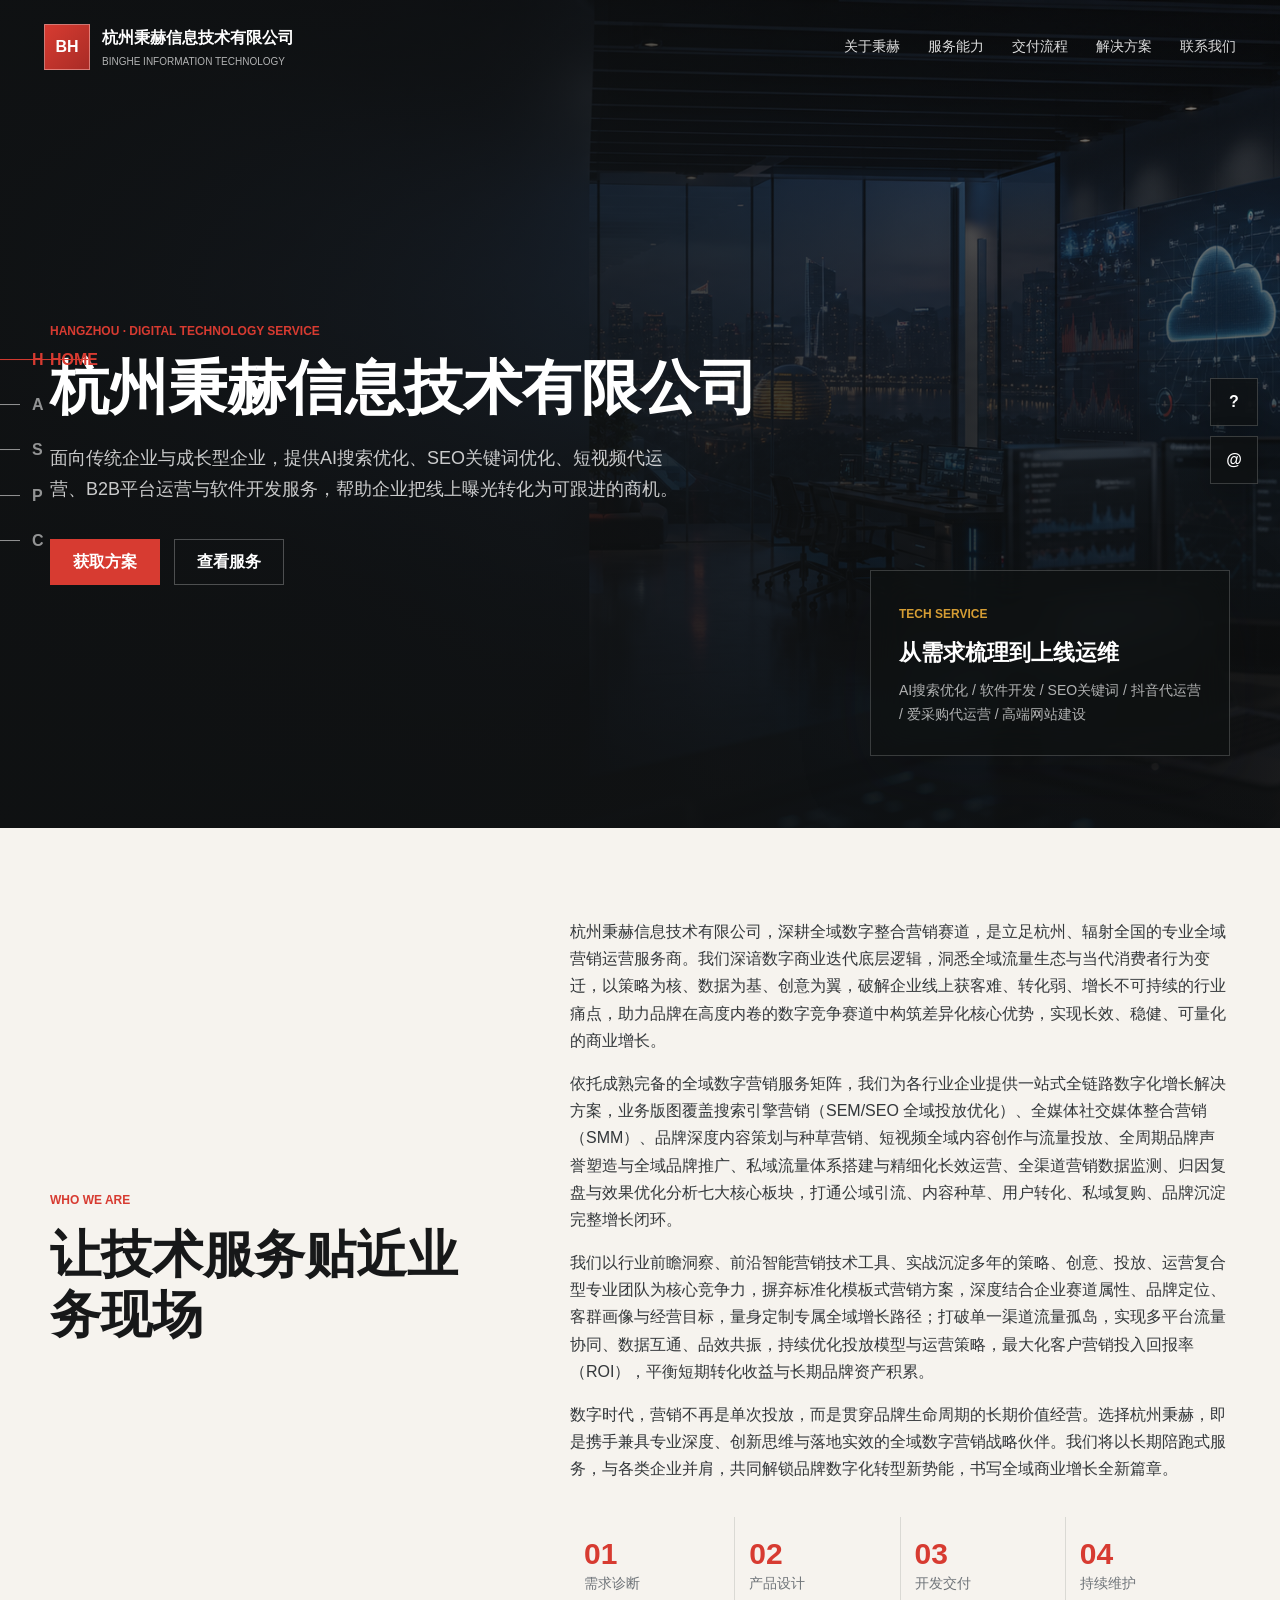
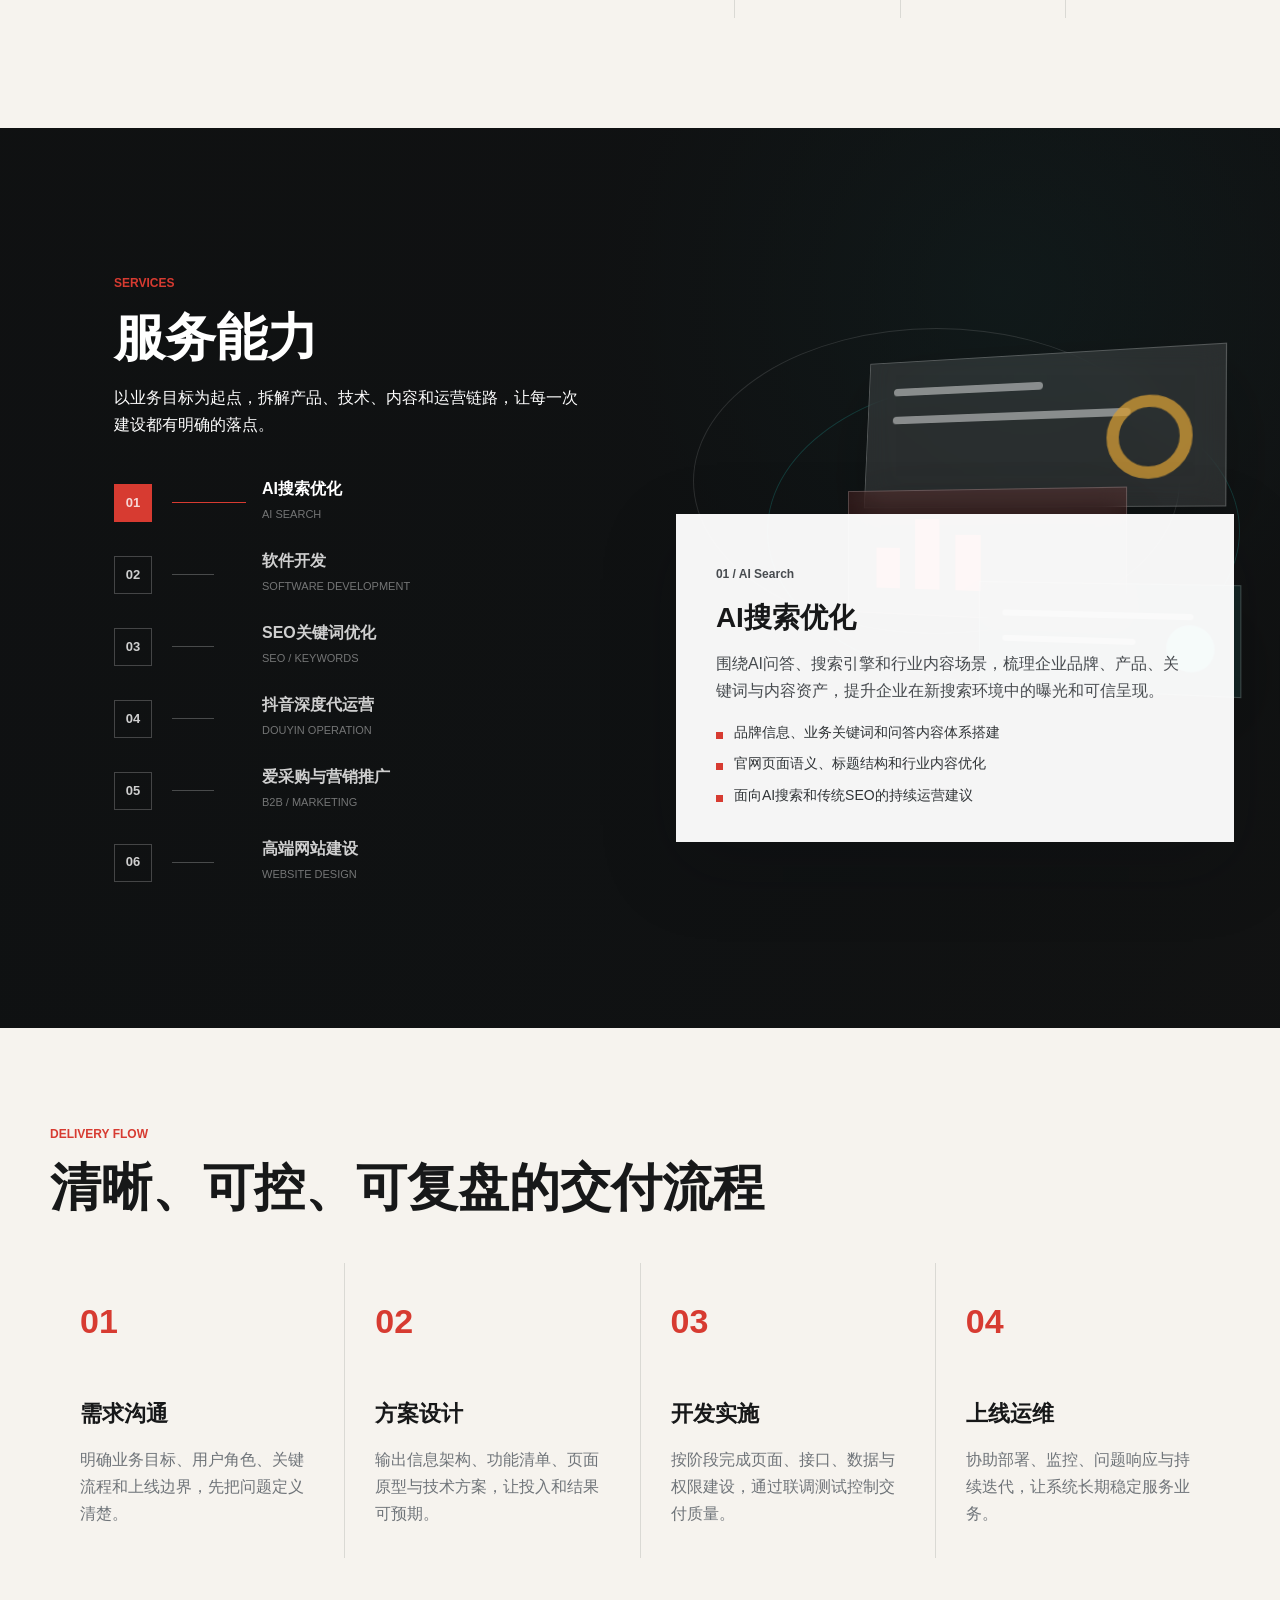
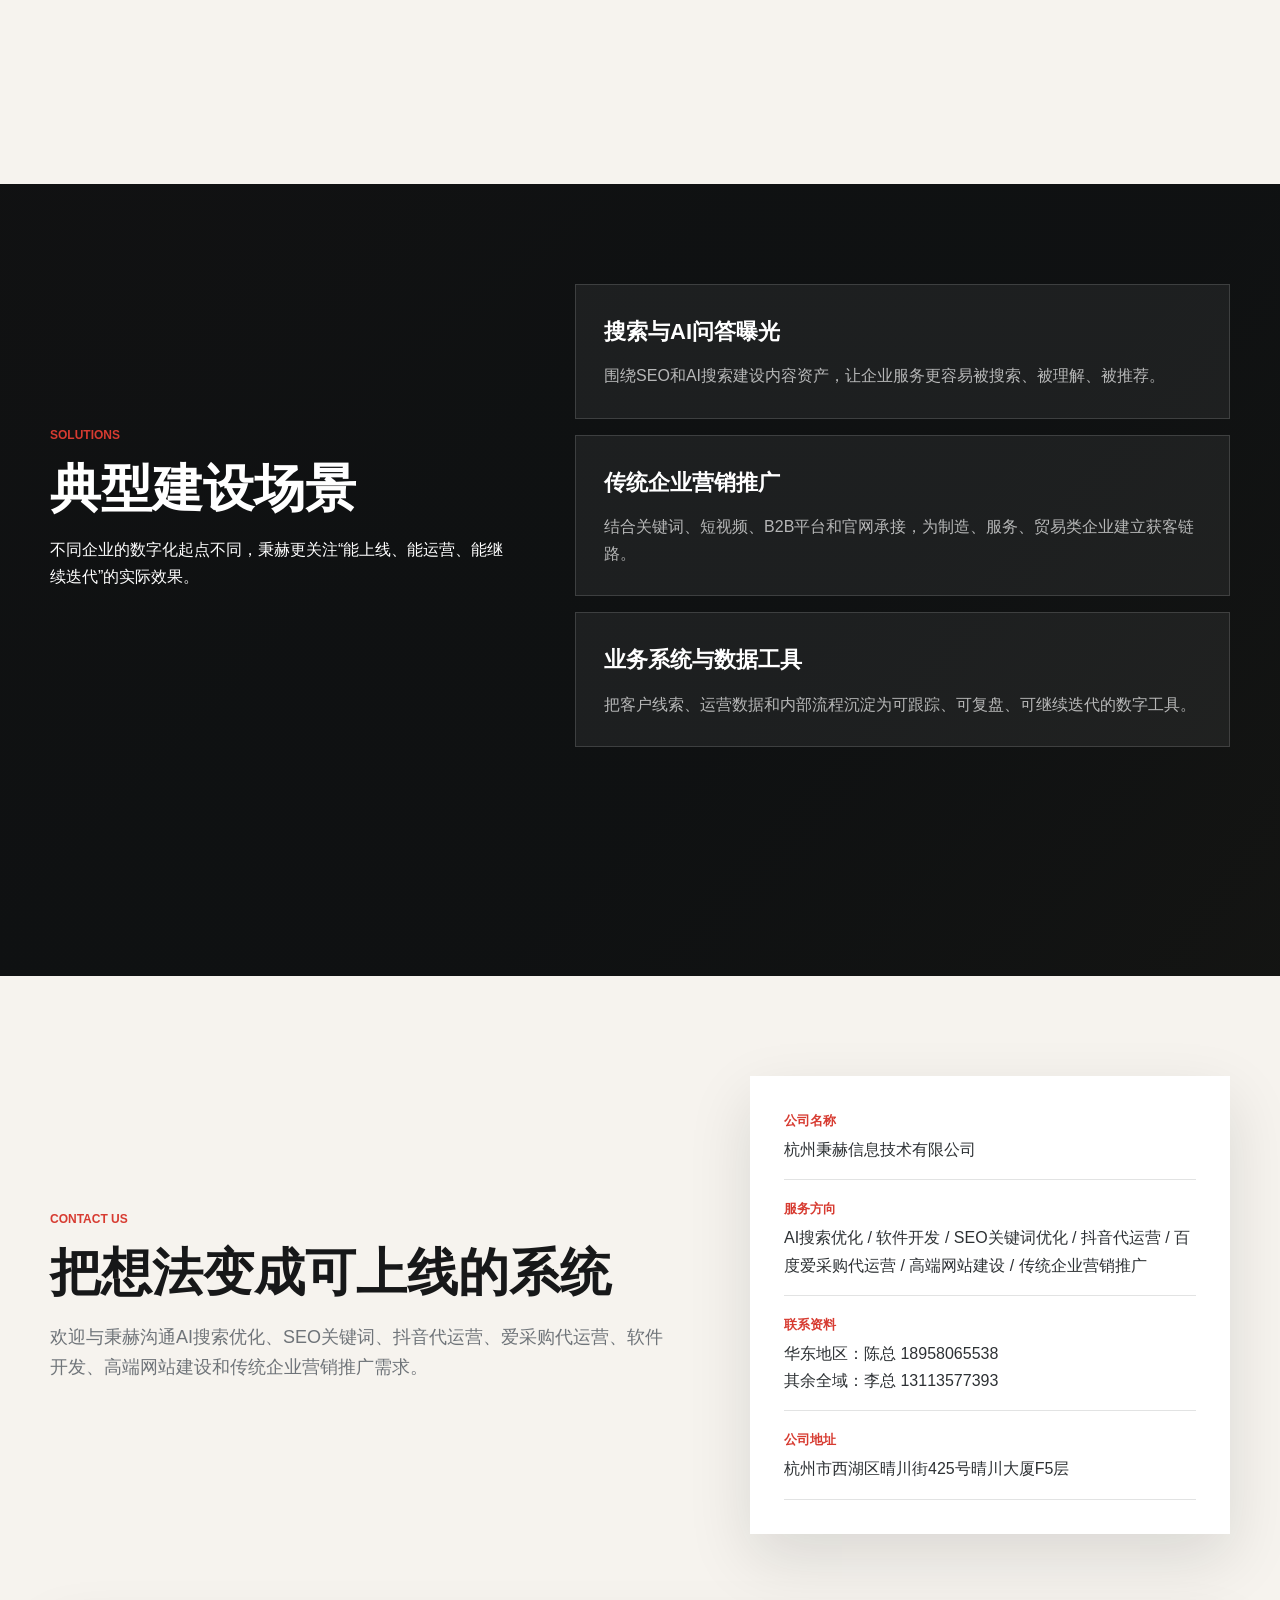
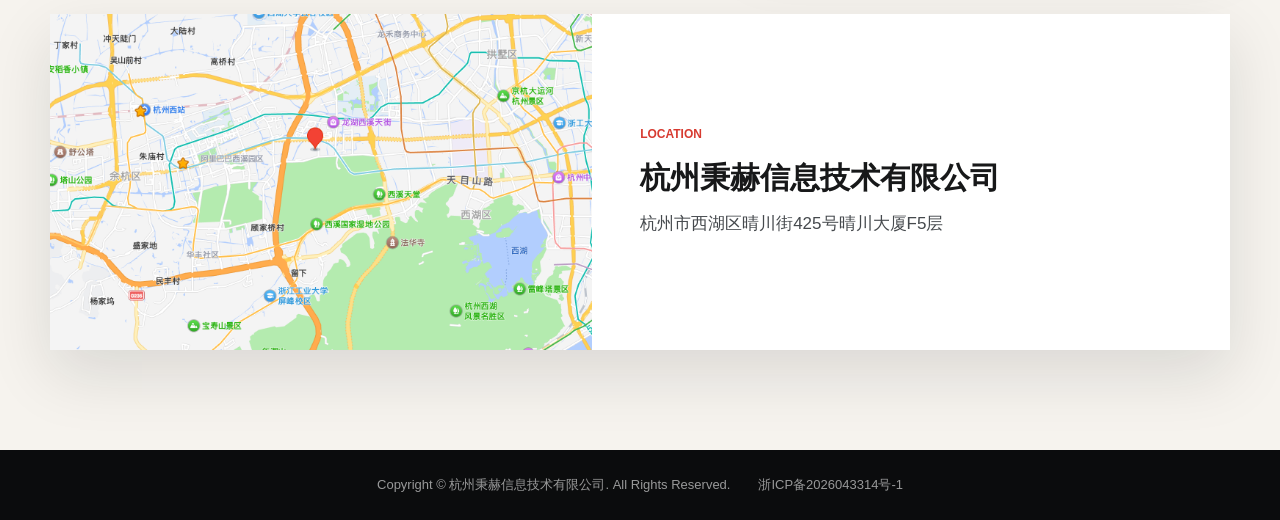
==== index.html @ fd6cae13 "Add chatbot and contact map" ====
<!doctype html>
<html lang="zh-CN">
  <head>
    <meta charset="utf-8">
    <meta name="viewport" content="width=device-width, initial-scale=1">
    <title>杭州秉赫信息技术有限公司</title>
    <meta name="description" content="杭州秉赫信息技术有限公司官网，提供AI搜索优化、软件开发、SEO关键词优化、短视频代运营、百度爱采购代运营、高端网站建设与全域数字整合营销服务。">
    <meta name="keywords" content="杭州秉赫信息技术有限公司,AI搜索优化,软件开发,SEO,关键词包年,抖音代运营,百度爱采购代运营,高端网站建设,全域数字整合营销">
    <link rel="preload" as="image" href="assets/images/hero-binghe-tech.png">
    <link rel="stylesheet" href="assets/css/styles.css">
  </head>
  <body>
    <header class="site-header" data-header>
      <a class="brand" href="#home" aria-label="杭州秉赫信息技术有限公司首页">
        <span class="brand-mark">BH</span>
        <span class="brand-text">
          <strong>杭州秉赫信息技术有限公司</strong>
          <small>BINGHE INFORMATION TECHNOLOGY</small>
        </span>
      </a>
      <nav class="main-nav" data-nav aria-label="主导航">
        <a href="#about">关于秉赫</a>
        <a href="#services">服务能力</a>
        <a href="#process">交付流程</a>
        <a href="#cases">解决方案</a>
        <a href="#contact">联系我们</a>
      </nav>
      <button class="nav-toggle" type="button" data-nav-toggle aria-label="打开菜单" aria-expanded="false">
        <span></span>
        <span></span>
        <span></span>
      </button>
    </header>

    <aside class="side-nav" aria-label="页面章节">
      <a href="#home" data-section-link="home"><span>H</span><b>HOME</b></a>
      <a href="#about" data-section-link="about"><span>A</span><b>ABOUT</b></a>
      <a href="#services" data-section-link="services"><span>S</span><b>SERVICE</b></a>
      <a href="#process" data-section-link="process"><span>P</span><b>PROCESS</b></a>
      <a href="#contact" data-section-link="contact"><span>C</span><b>CONTACT</b></a>
    </aside>

    <aside class="float-contact" aria-label="快捷联系">
      <button class="float-chat-trigger" type="button" data-chat-open aria-label="打开智能客服">
        <span class="float-icon">?</span>
        <b>咨询</b>
      </button>
      <a href="#about" aria-label="关于秉赫">
        <span class="float-icon">@</span>
        <b>关于</b>
      </a>
    </aside>

    <section class="chatbot-panel" data-chatbot aria-label="智能客服对话" aria-hidden="true">
      <header class="chatbot-header">
        <div>
          <strong>小赫客服</strong>
          <span>在线咨询</span>
        </div>
        <button type="button" data-chat-close aria-label="关闭智能客服">×</button>
      </header>
      <div class="chatbot-body" data-chat-body>
        <p class="chat-service-tip">小赫机器人开始服务</p>
        <div class="chat-row bot">
          <div class="chat-avatar" aria-hidden="true">BH</div>
          <div class="chat-card">
            <p class="chat-intro">你好呀！我是客服小赫，专注提供一站式AI营销解决方案，请问有什么可以帮助你?</p>
            <div class="chat-options" data-chat-options>
              <button type="button" data-chat-option="cases"><span>1. 咨询产品和同行案例</span><i></i></button>
              <button type="button" data-chat-option="solution"><span>2. 咨询营销与解决方案</span><i></i></button>
              <button type="button" data-chat-option="agent"><span>3. 咨询如何代理产品</span><i></i></button>
              <button type="button" data-chat-option="contact"><span>4. 联系方式</span><i></i></button>
            </div>
          </div>
        </div>
        <time class="chat-time" data-chat-time>--:--:--</time>
      </div>
    </section>

    <main>
      <section class="hero section-shell" id="home" data-section>
        <div class="hero-media" aria-hidden="true">
          <img src="assets/images/hero-binghe-tech.png" alt="">
        </div>
        <div class="hero-overlay" aria-hidden="true"></div>
        <div class="section-inner hero-inner">
          <div class="hero-copy reveal">
            <p class="eyebrow">HANGZHOU · DIGITAL TECHNOLOGY SERVICE</p>
            <h1>杭州秉赫信息技术有限公司</h1>
            <p class="hero-lede">面向传统企业与成长型企业，提供AI搜索优化、SEO关键词优化、短视频代运营、B2B平台运营与软件开发服务，帮助企业把线上曝光转化为可跟进的商机。</p>
            <div class="hero-actions">
              <a class="btn primary" href="#contact">获取方案</a>
              <a class="btn ghost" href="#services">查看服务</a>
            </div>
          </div>
          <div class="hero-panel reveal" aria-label="服务摘要">
            <span>TECH SERVICE</span>
            <strong>从需求梳理到上线运维</strong>
            <p>AI搜索优化 / 软件开发 / SEO关键词 / 抖音代运营 / 爱采购代运营 / 高端网站建设</p>
          </div>
        </div>
      </section>

      <section class="about section-shell light" id="about" data-section>
        <div class="section-inner split-layout">
          <div class="section-title reveal">
            <p class="eyebrow">WHO WE ARE</p>
            <h2>让技术服务贴近业务现场</h2>
          </div>
          <div class="about-content reveal">
            <p>杭州秉赫信息技术有限公司，深耕全域数字整合营销赛道，是立足杭州、辐射全国的专业全域营销运营服务商。我们深谙数字商业迭代底层逻辑，洞悉全域流量生态与当代消费者行为变迁，以策略为核、数据为基、创意为翼，破解企业线上获客难、转化弱、增长不可持续的行业痛点，助力品牌在高度内卷的数字竞争赛道中构筑差异化核心优势，实现长效、稳健、可量化的商业增长。</p>
            <p>依托成熟完备的全域数字营销服务矩阵，我们为各行业企业提供一站式全链路数字化增长解决方案，业务版图覆盖搜索引擎营销（SEM/SEO 全域投放优化）、全媒体社交媒体整合营销（SMM）、品牌深度内容策划与种草营销、短视频全域内容创作与流量投放、全周期品牌声誉塑造与全域品牌推广、私域流量体系搭建与精细化长效运营、全渠道营销数据监测、归因复盘与效果优化分析七大核心板块，打通公域引流、内容种草、用户转化、私域复购、品牌沉淀完整增长闭环。</p>
            <p>我们以行业前瞻洞察、前沿智能营销技术工具、实战沉淀多年的策略、创意、投放、运营复合型专业团队为核心竞争力，摒弃标准化模板式营销方案，深度结合企业赛道属性、品牌定位、客群画像与经营目标，量身定制专属全域增长路径；打破单一渠道流量孤岛，实现多平台流量协同、数据互通、品效共振，持续优化投放模型与运营策略，最大化客户营销投入回报率（ROI），平衡短期转化收益与长期品牌资产积累。</p>
            <p>数字时代，营销不再是单次投放，而是贯穿品牌生命周期的长期价值经营。选择杭州秉赫，即是携手兼具专业深度、创新思维与落地实效的全域数字营销战略伙伴。我们将以长期陪跑式服务，与各类企业并肩，共同解锁品牌数字化转型新势能，书写全域商业增长全新篇章。</p>
            <div class="metric-grid">
              <div>
                <strong>01</strong>
                <span>需求诊断</span>
              </div>
              <div>
                <strong>02</strong>
                <span>产品设计</span>
              </div>
              <div>
                <strong>03</strong>
                <span>开发交付</span>
              </div>
              <div>
                <strong>04</strong>
                <span>持续维护</span>
              </div>
            </div>
          </div>
        </div>
      </section>

      <section class="services section-shell" id="services" data-section>
        <div class="section-inner service-grid">
          <div class="service-left reveal">
            <div class="section-title inverted">
              <p class="eyebrow">SERVICES</p>
              <h2>服务能力</h2>
              <p>以业务目标为起点，拆解产品、技术、内容和运营链路，让每一次建设都有明确的落点。</p>
            </div>
            <div class="service-menu" role="tablist" aria-label="服务能力列表">
              <button class="service-item active" type="button" role="tab" aria-selected="true" data-service="0">
                <span class="service-no">01</span>
                <i></i>
                <span>
                  <strong>AI搜索优化</strong>
                  <small>AI Search</small>
                </span>
              </button>
              <button class="service-item" type="button" role="tab" aria-selected="false" data-service="1">
                <span class="service-no">02</span>
                <i></i>
                <span>
                  <strong>软件开发</strong>
                  <small>Software Development</small>
                </span>
              </button>
              <button class="service-item" type="button" role="tab" aria-selected="false" data-service="2">
                <span class="service-no">03</span>
                <i></i>
                <span>
                  <strong>SEO关键词优化</strong>
                  <small>SEO / Keywords</small>
                </span>
              </button>
              <button class="service-item" type="button" role="tab" aria-selected="false" data-service="3">
                <span class="service-no">04</span>
                <i></i>
                <span>
                  <strong>抖音深度代运营</strong>
                  <small>Douyin Operation</small>
                </span>
              </button>
              <button class="service-item" type="button" role="tab" aria-selected="false" data-service="4">
                <span class="service-no">05</span>
                <i></i>
                <span>
                  <strong>爱采购与营销推广</strong>
                  <small>B2B / Marketing</small>
                </span>
              </button>
              <button class="service-item" type="button" role="tab" aria-selected="false" data-service="5">
                <span class="service-no">06</span>
                <i></i>
                <span>
                  <strong>高端网站建设</strong>
                  <small>Website Design</small>
                </span>
              </button>
            </div>
          </div>

          <div class="service-right reveal">
            <div class="service-visual" aria-hidden="true">
              <div class="orbit orbit-one"></div>
              <div class="orbit orbit-two"></div>
              <div class="screen-stack">
                <div class="screen top">
                  <span></span>
                  <span></span>
                  <span></span>
                </div>
                <div class="screen middle">
                  <b></b>
                  <b></b>
                  <b></b>
                </div>
                <div class="screen bottom">
                  <em></em>
                  <em></em>
                  <em></em>
                </div>
              </div>
            </div>
            <article class="service-detail" data-service-panel>
              <p class="detail-kicker">01 / AI Search</p>
              <h3>AI搜索优化</h3>
              <p>围绕AI问答、搜索引擎和行业内容场景，梳理企业品牌、产品、关键词与内容资产，提升企业在新搜索环境中的曝光和可信呈现。</p>
              <ul>
                <li>品牌信息、业务关键词和问答内容体系搭建</li>
                <li>官网页面语义、标题结构和行业内容优化</li>
                <li>面向AI搜索和传统SEO的持续运营建议</li>
              </ul>
            </article>
          </div>
        </div>
      </section>

      <section class="process section-shell light" id="process" data-section>
        <div class="section-inner">
          <div class="section-heading reveal">
            <p class="eyebrow">DELIVERY FLOW</p>
            <h2>清晰、可控、可复盘的交付流程</h2>
          </div>
          <div class="process-grid">
            <article class="process-card reveal">
              <span>01</span>
              <h3>需求沟通</h3>
              <p>明确业务目标、用户角色、关键流程和上线边界，先把问题定义清楚。</p>
            </article>
            <article class="process-card reveal">
              <span>02</span>
              <h3>方案设计</h3>
              <p>输出信息架构、功能清单、页面原型与技术方案，让投入和结果可预期。</p>
            </article>
            <article class="process-card reveal">
              <span>03</span>
              <h3>开发实施</h3>
              <p>按阶段完成页面、接口、数据与权限建设，通过联调测试控制交付质量。</p>
            </article>
            <article class="process-card reveal">
              <span>04</span>
              <h3>上线运维</h3>
              <p>协助部署、监控、问题响应与持续迭代，让系统长期稳定服务业务。</p>
            </article>
          </div>
        </div>
      </section>

      <section class="cases section-shell" id="cases" data-section>
        <div class="section-inner case-layout">
          <div class="section-title inverted reveal">
            <p class="eyebrow">SOLUTIONS</p>
            <h2>典型建设场景</h2>
            <p>不同企业的数字化起点不同，秉赫更关注“能上线、能运营、能继续迭代”的实际效果。</p>
          </div>
          <div class="case-list">
            <article class="case-card reveal">
              <strong>搜索与AI问答曝光</strong>
              <p>围绕SEO和AI搜索建设内容资产，让企业服务更容易被搜索、被理解、被推荐。</p>
            </article>
            <article class="case-card reveal">
              <strong>传统企业营销推广</strong>
              <p>结合关键词、短视频、B2B平台和官网承接，为制造、服务、贸易类企业建立获客链路。</p>
            </article>
            <article class="case-card reveal">
              <strong>业务系统与数据工具</strong>
              <p>把客户线索、运营数据和内部流程沉淀为可跟踪、可复盘、可继续迭代的数字工具。</p>
            </article>
          </div>
        </div>
      </section>

      <section class="contact section-shell light" id="contact" data-section>
        <div class="section-inner contact-layout">
          <div class="contact-copy reveal">
            <p class="eyebrow">CONTACT US</p>
            <h2>把想法变成可上线的系统</h2>
            <p>欢迎与秉赫沟通AI搜索优化、SEO关键词、抖音代运营、爱采购代运营、软件开发、高端网站建设和传统企业营销推广需求。</p>
          </div>
          <div class="contact-box reveal">
            <dl>
              <div>
                <dt>公司名称</dt>
                <dd>杭州秉赫信息技术有限公司</dd>
              </div>
              <div>
                <dt>服务方向</dt>
                <dd>AI搜索优化 / 软件开发 / SEO关键词优化 / 抖音代运营 / 百度爱采购代运营 / 高端网站建设 / 传统企业营销推广</dd>
              </div>
              <div>
                <dt>联系资料</dt>
                <dd>华东地区：陈总 <a href="tel:18958065538">18958065538</a><br>其余全域：李总 <a href="tel:13113577393">13113577393</a></dd>
              </div>
              <div>
                <dt>公司地址</dt>
                <dd>杭州市西湖区晴川街425号晴川大厦F5层</dd>
              </div>
            </dl>
          </div>
          <div class="contact-map reveal">
            <div class="map-visual">
              <img src="assets/images/binghe-location-map.png" alt="杭州秉赫信息技术有限公司地图位置">
            </div>
            <div class="map-content">
              <p class="eyebrow">LOCATION</p>
              <h3>杭州秉赫信息技术有限公司</h3>
              <p>杭州市西湖区晴川街425号晴川大厦F5层</p>
            </div>
          </div>
        </div>
      </section>
    </main>

    <footer class="site-footer">
      <p>Copyright © 杭州秉赫信息技术有限公司. All Rights Reserved.</p>
      <p><a href="https://beian.miit.gov.cn/" target="_blank" rel="nofollow noopener">浙ICP备2026043314号-1</a></p>
    </footer>

    <script src="assets/js/main.js"></script>
  </body>
</html>
---- assets/css/styles.css ----
:root {
  --ink: #171819;
  --paper: #f6f3ee;
  --muted: #6f7479;
  --line: rgba(23, 24, 25, 0.12);
  --white: #ffffff;
  --red: #d73b31;
  --red-dark: #a92c26;
  --teal: #1e8f8a;
  --amber: #d59d34;
  --carbon: #0f1112;
  --glass: rgba(255, 255, 255, 0.1);
  --shadow: 0 24px 70px rgba(12, 15, 18, 0.22);
  font-family: "PingFang SC", "Microsoft YaHei", Arial, sans-serif;
}

* {
  box-sizing: border-box;
}

html {
  scroll-behavior: smooth;
}

body {
  margin: 0;
  background: var(--carbon);
  color: var(--ink);
  font-size: 16px;
  line-height: 1.7;
}

a {
  color: inherit;
  text-decoration: none;
}

button {
  font: inherit;
}

img {
  display: block;
  max-width: 100%;
}

.site-header {
  position: fixed;
  z-index: 40;
  top: 0;
  left: 0;
  width: 100%;
  display: flex;
  align-items: center;
  justify-content: space-between;
  padding: 24px 44px;
  color: var(--white);
  transition: background 0.3s ease, box-shadow 0.3s ease, padding 0.3s ease;
}

.site-header.scrolled {
  padding: 14px 34px;
  background: rgba(15, 17, 18, 0.9);
  box-shadow: 0 16px 40px rgba(0, 0, 0, 0.18);
  backdrop-filter: blur(14px);
}

.brand {
  display: inline-flex;
  align-items: center;
  gap: 12px;
  min-width: 0;
}

.brand-mark {
  display: grid;
  place-items: center;
  width: 46px;
  height: 46px;
  border: 1px solid rgba(255, 255, 255, 0.35);
  background: linear-gradient(135deg, var(--red), var(--red-dark));
  color: var(--white);
  font-weight: 800;
  letter-spacing: 0;
}

.brand-text {
  display: grid;
  gap: 1px;
  min-width: 0;
}

.brand-text strong {
  overflow-wrap: anywhere;
  font-size: 16px;
  letter-spacing: 0;
}

.brand-text small {
  color: rgba(255, 255, 255, 0.68);
  font-size: 10px;
  letter-spacing: 0;
}

.main-nav {
  display: flex;
  gap: 28px;
  align-items: center;
  color: rgba(255, 255, 255, 0.86);
  font-size: 14px;
}

.main-nav a {
  position: relative;
  padding: 8px 0;
}

.main-nav a::after {
  position: absolute;
  right: 0;
  bottom: 0;
  left: 0;
  height: 2px;
  background: var(--red);
  content: "";
  transform: scaleX(0);
  transform-origin: left;
  transition: transform 0.25s ease;
}

.main-nav a:hover::after {
  transform: scaleX(1);
}

.nav-toggle {
  display: none;
  width: 44px;
  height: 44px;
  border: 1px solid rgba(255, 255, 255, 0.22);
  background: rgba(255, 255, 255, 0.08);
  color: var(--white);
  cursor: pointer;
}

.nav-toggle span {
  display: block;
  width: 20px;
  height: 2px;
  margin: 5px auto;
  background: currentColor;
  transition: transform 0.25s ease, opacity 0.25s ease;
}

.nav-toggle.active span:nth-child(1) {
  transform: translateY(7px) rotate(45deg);
}

.nav-toggle.active span:nth-child(2) {
  opacity: 0;
}

.nav-toggle.active span:nth-child(3) {
  transform: translateY(-7px) rotate(-45deg);
}

.side-nav {
  position: fixed;
  z-index: 30;
  top: 50%;
  left: 0;
  display: grid;
  gap: 8px;
  transform: translateY(-50%);
}

.side-nav a {
  position: relative;
  display: flex;
  align-items: center;
  min-width: 44px;
  padding: 5px 0 5px 32px;
  color: rgba(255, 255, 255, 0.55);
  font-family: Arial, sans-serif;
  font-weight: 700;
}

.side-nav a::before {
  position: absolute;
  left: 0;
  width: 20px;
  height: 1px;
  background: currentColor;
  content: "";
  transition: width 0.25s ease, background 0.25s ease;
}

.side-nav span {
  width: 18px;
}

.side-nav b {
  overflow: hidden;
  width: 0;
  white-space: nowrap;
  transition: width 0.25s ease;
}

.side-nav a.active,
.side-nav a:hover {
  color: var(--red);
}

.side-nav a.active::before,
.side-nav a:hover::before {
  width: 88px;
}

.side-nav a.active b,
.side-nav a:hover b {
  width: 78px;
}

.float-contact {
  position: fixed;
  z-index: 35;
  right: 22px;
  top: 42%;
  display: grid;
  gap: 10px;
}

.float-contact a,
.float-contact button {
  position: relative;
  display: grid;
  place-items: center;
  width: 48px;
  height: 48px;
  border: 1px solid rgba(255, 255, 255, 0.18);
  background: rgba(15, 17, 18, 0.78);
  color: var(--white);
  box-shadow: 0 12px 32px rgba(0, 0, 0, 0.22);
  backdrop-filter: blur(12px);
  cursor: pointer;
}

.float-contact b {
  position: absolute;
  right: 58px;
  width: max-content;
  padding: 4px 9px;
  background: var(--red);
  color: var(--white);
  font-size: 12px;
  opacity: 0;
  pointer-events: none;
  transform: translateX(8px);
  transition: opacity 0.2s ease, transform 0.2s ease;
}

.float-contact a:hover b,
.float-contact button:hover b {
  opacity: 1;
  transform: translateX(0);
}

.float-icon {
  font-weight: 800;
}

.chatbot-panel {
  position: fixed;
  z-index: 50;
  right: 88px;
  top: calc(42% - 48px);
  display: grid;
  grid-template-rows: auto minmax(0, 1fr);
  width: min(370px, calc(100vw - 118px));
  max-height: min(620px, calc(100vh - 96px));
  overflow: hidden;
  border: 1px solid rgba(15, 17, 18, 0.08);
  background: #f4f4f4;
  box-shadow: 0 28px 80px rgba(0, 0, 0, 0.22);
  opacity: 0;
  pointer-events: none;
  transform: translateX(16px) scale(0.98);
  transform-origin: right center;
  transition: opacity 0.22s ease, transform 0.22s ease;
}

.chatbot-panel.open {
  opacity: 1;
  pointer-events: auto;
  transform: translateX(0) scale(1);
}

.chatbot-header {
  display: flex;
  align-items: center;
  justify-content: space-between;
  min-height: 54px;
  padding: 10px 14px 10px 18px;
  background: #111314;
  color: var(--white);
}

.chatbot-header div {
  display: grid;
  gap: 1px;
}

.chatbot-header strong {
  font-size: 15px;
  line-height: 1.2;
}

.chatbot-header span {
  color: rgba(255, 255, 255, 0.56);
  font-size: 12px;
}

.chatbot-header button {
  display: grid;
  place-items: center;
  width: 34px;
  height: 34px;
  border: 0;
  background: transparent;
  color: rgba(255, 255, 255, 0.76);
  font-size: 24px;
  line-height: 1;
  cursor: pointer;
}

.chatbot-body {
  display: grid;
  align-content: start;
  gap: 12px;
  overflow-y: auto;
  padding: 14px 14px 18px;
  color: #1f2326;
}

.chat-service-tip {
  margin: 0 0 2px;
  color: #b6b6b6;
  font-size: 13px;
  text-align: center;
}

.chat-row {
  display: flex;
  align-items: flex-start;
  gap: 8px;
}

.chat-row.user {
  justify-content: flex-end;
}

.chat-avatar {
  display: grid;
  flex: 0 0 auto;
  place-items: center;
  width: 36px;
  height: 36px;
  border: 1px solid rgba(215, 59, 49, 0.14);
  background: var(--white);
  color: var(--red);
  font-size: 11px;
  font-weight: 800;
  box-shadow: 0 8px 22px rgba(0, 0, 0, 0.08);
}

.chat-card,
.chat-bubble {
  max-width: min(280px, calc(100vw - 150px));
  background: var(--white);
  box-shadow: 0 10px 28px rgba(0, 0, 0, 0.06);
}

.chat-card {
  overflow: hidden;
  border-radius: 0 12px 12px 12px;
}

.chat-intro {
  margin: 0;
  padding: 14px 16px 12px;
  color: #2450b7;
  font-size: 15px;
  font-weight: 800;
  line-height: 1.45;
}

.chat-options {
  display: grid;
  border-top: 1px solid #ececec;
}

.chat-options button {
  display: flex;
  align-items: center;
  justify-content: space-between;
  gap: 12px;
  min-height: 44px;
  padding: 0 14px 0 16px;
  border: 0;
  border-bottom: 1px solid #ececec;
  background: var(--white);
  color: #2b3034;
  font-size: 14px;
  text-align: left;
  cursor: pointer;
  transition: background 0.18s ease, color 0.18s ease;
}

.chat-options button:last-child {
  border-bottom: 0;
}

.chat-options button:hover {
  background: #fff7f6;
  color: var(--red);
}

.chat-options span {
  overflow-wrap: anywhere;
}

.chat-options i {
  flex: 0 0 auto;
  width: 8px;
  height: 8px;
  border-top: 1px solid #b6b6b6;
  border-right: 1px solid #b6b6b6;
  transform: rotate(45deg);
}

.chat-bubble {
  padding: 11px 14px;
  border-radius: 0 12px 12px 12px;
  color: #2b3034;
  font-size: 14px;
  line-height: 1.6;
}

.chat-bubble p {
  margin: 0;
}

.chat-bubble a {
  color: var(--red);
  font-weight: 800;
}

.chat-row.user .chat-bubble {
  border-radius: 12px 0 12px 12px;
  background: var(--red);
  color: var(--white);
  box-shadow: 0 10px 28px rgba(215, 59, 49, 0.18);
}

.chat-time {
  color: #b6b6b6;
  font-size: 12px;
}

.section-shell {
  position: relative;
  overflow: hidden;
  min-height: 100vh;
  background: var(--carbon);
  color: var(--white);
}

.section-shell.light {
  background: var(--paper);
  color: var(--ink);
}

.section-inner {
  position: relative;
  z-index: 2;
  width: min(1180px, calc(100% - 64px));
  margin: 0 auto;
}

.hero {
  min-height: 92vh;
  padding-top: 90px;
}

.hero-media,
.hero-overlay {
  position: absolute;
  inset: 0;
}

.hero-media img {
  width: 100%;
  height: 100%;
  object-fit: cover;
}

.hero-overlay {
  background:
    linear-gradient(90deg, rgba(15, 17, 18, 0.93) 0%, rgba(15, 17, 18, 0.74) 35%, rgba(15, 17, 18, 0.3) 100%),
    linear-gradient(180deg, rgba(15, 17, 18, 0.2), rgba(15, 17, 18, 0.9));
}

.hero-inner {
  display: grid;
  min-height: calc(92vh - 90px);
  grid-template-columns: minmax(760px, 1fr) 360px;
  gap: 40px;
  align-items: center;
  padding: 60px 0 72px;
}

.eyebrow {
  margin: 0 0 14px;
  color: var(--red);
  font-size: 12px;
  font-weight: 800;
  letter-spacing: 0;
  text-transform: uppercase;
}

.hero h1 {
  max-width: 980px;
  margin: 0;
  color: var(--white);
  font-size: clamp(44px, 4.6vw, 68px);
  line-height: 1.08;
  letter-spacing: 0;
  white-space: nowrap;
}

.hero-lede {
  max-width: 640px;
  margin: 24px 0 0;
  color: rgba(255, 255, 255, 0.78);
  font-size: 18px;
}

.hero-actions {
  display: flex;
  flex-wrap: wrap;
  gap: 14px;
  margin-top: 34px;
}

.btn {
  display: inline-flex;
  align-items: center;
  justify-content: center;
  min-height: 46px;
  padding: 0 22px;
  border: 1px solid transparent;
  font-weight: 700;
  transition: background 0.25s ease, color 0.25s ease, border 0.25s ease, transform 0.25s ease;
}

.btn:hover {
  transform: translateY(-2px);
}

.btn.primary {
  background: var(--red);
  color: var(--white);
}

.btn.primary:hover {
  background: var(--red-dark);
}

.btn.ghost {
  border-color: rgba(255, 255, 255, 0.26);
  color: var(--white);
}

.btn.ghost:hover {
  border-color: var(--white);
  background: rgba(255, 255, 255, 0.08);
}

.btn.full {
  width: 100%;
}

.hero-panel {
  align-self: end;
  padding: 28px;
  border: 1px solid rgba(255, 255, 255, 0.18);
  background: rgba(15, 17, 18, 0.66);
  box-shadow: var(--shadow);
  backdrop-filter: blur(18px);
}

.hero-panel span {
  color: var(--amber);
  font-size: 12px;
  font-weight: 800;
}

.hero-panel strong {
  display: block;
  margin-top: 12px;
  font-size: 22px;
  line-height: 1.35;
}

.hero-panel p {
  margin: 12px 0 0;
  color: rgba(255, 255, 255, 0.68);
  font-size: 14px;
}

.split-layout {
  display: grid;
  min-height: 78vh;
  grid-template-columns: 0.8fr 1.2fr;
  gap: 80px;
  align-items: center;
  padding: 90px 0;
}

.section-title h2,
.section-heading h2,
.contact-copy h2 {
  margin: 0;
  font-size: clamp(30px, 4vw, 52px);
  line-height: 1.18;
  letter-spacing: 0;
}

.section-title p:not(.eyebrow),
.section-heading p:not(.eyebrow) {
  max-width: 560px;
  color: rgba(255, 255, 255, 0.68);
}

.section-title.inverted h2,
.section-title.inverted p:not(.eyebrow) {
  color: var(--white);
}

.about-content {
  color: #34383b;
  font-size: 16px;
}

.about-content p {
  margin: 0 0 16px;
}

.metric-grid {
  display: grid;
  grid-template-columns: repeat(4, 1fr);
  gap: 1px;
  margin-top: 34px;
  background: var(--line);
}

.metric-grid div {
  padding: 22px 14px;
  background: var(--paper);
}

.metric-grid strong {
  display: block;
  color: var(--red);
  font-size: 30px;
  line-height: 1;
}

.metric-grid span {
  color: var(--muted);
  font-size: 14px;
}

.services {
  min-height: 100vh;
  background:
    linear-gradient(90deg, rgba(15, 17, 18, 0.94), rgba(15, 17, 18, 0.74)),
    radial-gradient(circle at 78% 18%, rgba(30, 143, 138, 0.28), transparent 32%),
    linear-gradient(135deg, #161210, #111415 55%, #181614);
}

.service-grid {
  display: grid;
  min-height: 100vh;
  grid-template-columns: 45% 55%;
  gap: 30px;
  align-items: center;
  padding: 90px 0 78px;
}

.service-left {
  padding-left: 64px;
}

.service-menu {
  display: grid;
  gap: 8px;
  margin-top: 32px;
}

.service-item {
  display: grid;
  grid-template-columns: 42px 74px minmax(0, 1fr);
  gap: 16px;
  align-items: center;
  width: 100%;
  padding: 8px 0;
  border: 0;
  background: transparent;
  color: rgba(255, 255, 255, 0.8);
  text-align: left;
  cursor: pointer;
}

.service-no {
  display: grid;
  place-items: center;
  width: 38px;
  height: 38px;
  border: 1px solid rgba(255, 255, 255, 0.22);
  color: rgba(255, 255, 255, 0.8);
  font-family: Arial, sans-serif;
  font-size: 13px;
  font-weight: 800;
}

.service-item i {
  display: block;
  width: 42px;
  height: 1px;
  background: rgba(255, 255, 255, 0.24);
  transition: width 0.25s ease, background 0.25s ease;
}

.service-item strong {
  display: block;
  font-size: 16px;
  line-height: 1.3;
}

.service-item small {
  color: rgba(255, 255, 255, 0.42);
  font-family: Arial, sans-serif;
  font-size: 11px;
  text-transform: uppercase;
}

.service-item.active,
.service-item:hover {
  color: var(--white);
}

.service-item.active .service-no,
.service-item:hover .service-no {
  border-color: var(--red);
  background: var(--red);
}

.service-item.active i,
.service-item:hover i {
  width: 74px;
  background: var(--red);
}

.service-right {
  position: relative;
  min-height: 560px;
}

.service-visual {
  position: absolute;
  top: 10px;
  right: 0;
  width: min(92%, 630px);
  height: 390px;
}

.orbit {
  position: absolute;
  border: 1px solid rgba(255, 255, 255, 0.12);
  border-radius: 50%;
}

.orbit-one {
  inset: 14px 80px 70px 30px;
}

.orbit-two {
  inset: 64px 20px 20px 104px;
  border-color: rgba(30, 143, 138, 0.32);
}

.screen-stack {
  position: absolute;
  inset: 38px 10px 12px 44px;
  perspective: 900px;
}

.screen {
  position: absolute;
  overflow: hidden;
  border: 1px solid rgba(255, 255, 255, 0.2);
  background: rgba(255, 255, 255, 0.1);
  box-shadow: 0 30px 80px rgba(0, 0, 0, 0.25);
  backdrop-filter: blur(14px);
}

.screen.top {
  top: 0;
  right: 30px;
  width: 68%;
  height: 46%;
  transform: rotateY(-18deg) rotateX(6deg);
}

.screen.middle {
  right: 120px;
  bottom: 74px;
  width: 56%;
  height: 38%;
  background: rgba(215, 59, 49, 0.14);
  transform: rotateY(-24deg);
}

.screen.bottom {
  right: 14px;
  bottom: 0;
  width: 48%;
  height: 32%;
  background: rgba(30, 143, 138, 0.14);
  transform: rotateY(-14deg);
}

.screen span,
.screen b,
.screen em {
  position: absolute;
  display: block;
  border-radius: 999px;
  background: rgba(255, 255, 255, 0.45);
}

.screen.top span:nth-child(1) {
  top: 28px;
  left: 28px;
  width: 44%;
  height: 8px;
}

.screen.top span:nth-child(2) {
  top: 58px;
  left: 28px;
  width: 68%;
  height: 8px;
}

.screen.top span:nth-child(3) {
  right: 30px;
  bottom: 26px;
  width: 82px;
  height: 82px;
  border: 12px solid rgba(213, 157, 52, 0.75);
  background: transparent;
  border-radius: 50%;
}

.screen.middle b {
  bottom: 26px;
  width: 28px;
  background: var(--red);
  border-radius: 0;
}

.screen.middle b:nth-child(1) {
  left: 34px;
  height: 42px;
}

.screen.middle b:nth-child(2) {
  left: 80px;
  height: 72px;
}

.screen.middle b:nth-child(3) {
  left: 126px;
  height: 56px;
}

.screen.bottom em:nth-child(1) {
  top: 28px;
  left: 24px;
  width: 74%;
  height: 6px;
}

.screen.bottom em:nth-child(2) {
  top: 54px;
  left: 24px;
  width: 52%;
  height: 6px;
}

.screen.bottom em:nth-child(3) {
  right: 24px;
  bottom: 22px;
  width: 46px;
  height: 46px;
  background: var(--teal);
}

.service-detail {
  position: absolute;
  right: 26px;
  bottom: 22px;
  width: min(560px, 86%);
  padding: 34px 40px;
  background: rgba(255, 255, 255, 0.96);
  color: var(--ink);
  box-shadow: var(--shadow);
}

.detail-kicker {
  margin: 0 0 8px;
  color: var(--red);
  font-family: Arial, sans-serif;
  font-size: 12px;
  font-weight: 800;
}

.service-detail h3 {
  margin: 0;
  font-size: 28px;
  line-height: 1.2;
}

.service-detail p {
  margin: 16px 0;
  color: #474b4f;
}

.service-detail ul {
  display: grid;
  gap: 8px;
  margin: 0;
  padding: 0;
  list-style: none;
}

.service-detail li {
  position: relative;
  padding-left: 18px;
  color: #2f3336;
  font-size: 14px;
}

.service-detail li::before {
  position: absolute;
  top: 0.78em;
  left: 0;
  width: 7px;
  height: 7px;
  background: var(--red);
  content: "";
}

.section-heading {
  max-width: 100%;
  margin-bottom: 44px;
}

.section-heading h2 {
  white-space: nowrap;
}

.process {
  min-height: 84vh;
  padding: 96px 0;
}

.process-grid {
  display: grid;
  grid-template-columns: repeat(4, 1fr);
  gap: 1px;
  background: var(--line);
}

.process-card {
  min-height: 270px;
  padding: 30px;
  background: var(--paper);
  transition: background 0.25s ease, color 0.25s ease, transform 0.25s ease;
}

.process-card:hover {
  background: var(--ink);
  color: var(--white);
  transform: translateY(-6px);
}

.process-card span {
  color: var(--red);
  font-family: Arial, sans-serif;
  font-size: 34px;
  font-weight: 800;
}

.process-card h3 {
  margin: 44px 0 14px;
  font-size: 22px;
}

.process-card p {
  margin: 0;
  color: var(--muted);
}

.process-card:hover p {
  color: rgba(255, 255, 255, 0.72);
}

.cases {
  min-height: 88vh;
  background:
    linear-gradient(90deg, rgba(15, 17, 18, 0.96), rgba(15, 17, 18, 0.86)),
    linear-gradient(135deg, rgba(215, 59, 49, 0.2), transparent 36%),
    linear-gradient(315deg, rgba(213, 157, 52, 0.16), transparent 38%),
    #111312;
  padding: 100px 0;
}

.case-layout {
  display: grid;
  grid-template-columns: 0.82fr 1.18fr;
  gap: 70px;
  align-items: center;
}

.case-list {
  display: grid;
  gap: 16px;
}

.case-card {
  padding: 28px;
  border: 1px solid rgba(255, 255, 255, 0.14);
  background: rgba(255, 255, 255, 0.06);
  color: var(--white);
  transition: border 0.25s ease, transform 0.25s ease, background 0.25s ease;
}

.case-card:hover {
  border-color: rgba(215, 59, 49, 0.8);
  background: rgba(215, 59, 49, 0.12);
  transform: translateX(8px);
}

.case-card strong {
  font-size: 22px;
}

.case-card p {
  margin: 12px 0 0;
  color: rgba(255, 255, 255, 0.68);
}

.contact {
  min-height: 78vh;
  padding: 100px 0;
}

.contact-layout {
  display: grid;
  grid-template-columns: 1fr 480px;
  gap: 80px;
  align-items: center;
}

.contact-copy p:not(.eyebrow) {
  max-width: 620px;
  color: var(--muted);
  font-size: 18px;
}

.contact-box {
  padding: 34px;
  background: var(--white);
  box-shadow: 0 24px 60px rgba(18, 22, 24, 0.12);
}

.contact-box dl {
  display: grid;
  gap: 18px;
  margin: 0;
}

.contact-box dl div {
  display: grid;
  gap: 4px;
  padding-bottom: 16px;
  border-bottom: 1px solid var(--line);
}

.contact-box dt {
  color: var(--red);
  font-size: 13px;
  font-weight: 800;
}

.contact-box dd {
  margin: 0;
  color: #2d3134;
  overflow-wrap: anywhere;
}

.contact-map {
  display: grid;
  grid-column: 1 / -1;
  grid-template-columns: minmax(360px, 0.85fr) 1fr;
  gap: 0;
  overflow: hidden;
  min-height: 280px;
  background: var(--white);
  box-shadow: 0 24px 60px rgba(18, 22, 24, 0.12);
}

.map-visual {
  position: relative;
  overflow: hidden;
  min-height: 280px;
  background: #ece9e4;
}

.map-visual img {
  width: 100%;
  height: 100%;
  min-height: 280px;
  object-fit: cover;
}

.map-content {
  display: grid;
  align-content: center;
  padding: 42px 48px;
}

.map-content h3 {
  margin: 0;
  font-size: 30px;
  line-height: 1.25;
}

.map-content p:not(.eyebrow) {
  margin: 14px 0 0;
  color: #45494d;
  font-size: 17px;
}

.site-footer {
  display: flex;
  flex-wrap: wrap;
  gap: 12px 28px;
  justify-content: center;
  padding: 24px;
  background: #0b0c0d;
  color: rgba(255, 255, 255, 0.58);
  font-size: 13px;
  text-align: center;
}

.site-footer p {
  margin: 0;
}

.reveal {
  opacity: 0;
  transform: translateY(24px);
  transition: opacity 0.7s ease, transform 0.7s ease;
}

.reveal.visible {
  opacity: 1;
  transform: translateY(0);
}

@media (max-width: 1080px) {
  .site-header {
    padding: 18px 24px;
  }

  .main-nav {
    gap: 18px;
  }

  .hero-inner,
  .split-layout,
  .service-grid,
  .case-layout,
  .contact-layout {
    grid-template-columns: 1fr;
  }

  .hero-panel {
    max-width: 520px;
  }

  .split-layout {
    gap: 34px;
    min-height: auto;
  }

  .service-grid {
    min-height: auto;
    padding: 96px 0;
  }

  .service-left {
    padding-left: 0;
  }

  .service-right {
    min-height: 520px;
  }

  .process-grid {
    grid-template-columns: repeat(2, 1fr);
  }

  .contact-map {
    grid-template-columns: 1fr;
  }
}

@media (max-width: 780px) {
  body.nav-open {
    overflow: hidden;
  }

  .site-header,
  .site-header.scrolled {
    padding: 14px 16px;
  }

  .brand-mark {
    width: 40px;
    height: 40px;
  }

  .brand-text strong {
    max-width: 210px;
    font-size: 14px;
  }

  .brand-text small {
    display: none;
  }

  .nav-toggle {
    display: block;
  }

  .main-nav {
    position: fixed;
    inset: 68px 14px auto 14px;
    display: grid;
    gap: 0;
    padding: 12px;
    border: 1px solid rgba(255, 255, 255, 0.14);
    background: rgba(15, 17, 18, 0.96);
    box-shadow: var(--shadow);
    opacity: 0;
    pointer-events: none;
    transform: translateY(-10px);
    transition: opacity 0.2s ease, transform 0.2s ease;
  }

  .main-nav.open {
    opacity: 1;
    pointer-events: auto;
    transform: translateY(0);
  }

  .main-nav a {
    padding: 12px;
  }

  .side-nav {
    display: none;
  }

  .float-contact {
    right: 14px;
    top: auto;
    bottom: 18px;
  }

  .float-contact a,
  .float-contact button {
    width: 44px;
    height: 44px;
  }

  .chatbot-panel {
    right: 14px;
    top: auto;
    bottom: 118px;
    width: min(360px, calc(100vw - 28px));
    max-height: min(560px, calc(100vh - 150px));
  }

  .chat-card,
  .chat-bubble {
    max-width: calc(100vw - 98px);
  }

  .section-inner {
    width: min(100% - 32px, 1180px);
  }

  .hero {
    min-height: 90vh;
    padding-top: 70px;
  }

  .hero-inner {
    min-height: calc(90vh - 70px);
    gap: 22px;
    padding: 44px 0 52px;
  }

  .hero h1 {
    font-size: 42px;
    white-space: normal;
  }

  .hero-lede {
    font-size: 16px;
  }

  .hero-actions {
    margin-top: 26px;
  }

  .btn {
    min-height: 44px;
    padding: 0 18px;
  }

  .hero-panel {
    padding: 22px;
  }

  .metric-grid {
    grid-template-columns: repeat(2, 1fr);
  }

  .service-menu {
    grid-template-columns: repeat(2, 1fr);
    gap: 8px;
  }

  .service-item {
    grid-template-columns: 1fr;
    gap: 6px;
    align-content: start;
    min-height: 112px;
    padding: 14px;
    border: 1px solid rgba(255, 255, 255, 0.12);
    background: rgba(255, 255, 255, 0.05);
  }

  .service-item i {
    display: none;
  }

  .service-right {
    min-height: auto;
  }

  .service-visual {
    position: relative;
    width: 100%;
    height: 280px;
  }

  .service-detail {
    position: relative;
    right: auto;
    bottom: auto;
    width: 100%;
    padding: 28px;
  }

  .process,
  .cases,
  .contact {
    padding: 76px 0;
  }

  .process-grid {
    grid-template-columns: 1fr;
  }

  .process-card {
    min-height: 210px;
  }

  .contact-box {
    padding: 24px;
  }

  .contact-map {
    min-height: auto;
  }

  .map-visual {
    min-height: 220px;
  }

  .map-content {
    padding: 28px 24px;
  }

  .map-content h3 {
    font-size: 24px;
  }
}

@media (max-width: 480px) {
  .hero h1 {
    font-size: 34px;
  }

  .section-title h2,
  .section-heading h2,
  .contact-copy h2 {
    font-size: 28px;
    white-space: normal;
  }

  .service-menu {
    grid-template-columns: 1fr;
  }

  .metric-grid {
    grid-template-columns: 1fr;
  }

  .screen.top {
    width: 76%;
  }

  .screen.middle {
    right: 74px;
    width: 62%;
  }

  .screen.bottom {
    width: 58%;
  }

  .site-footer {
    padding-bottom: 78px;
  }

  .chatbot-panel {
    right: 10px;
    bottom: 116px;
    width: calc(100vw - 20px);
  }

  .chatbot-body {
    padding: 12px 10px 16px;
  }

  .chat-intro {
    font-size: 14px;
  }
}
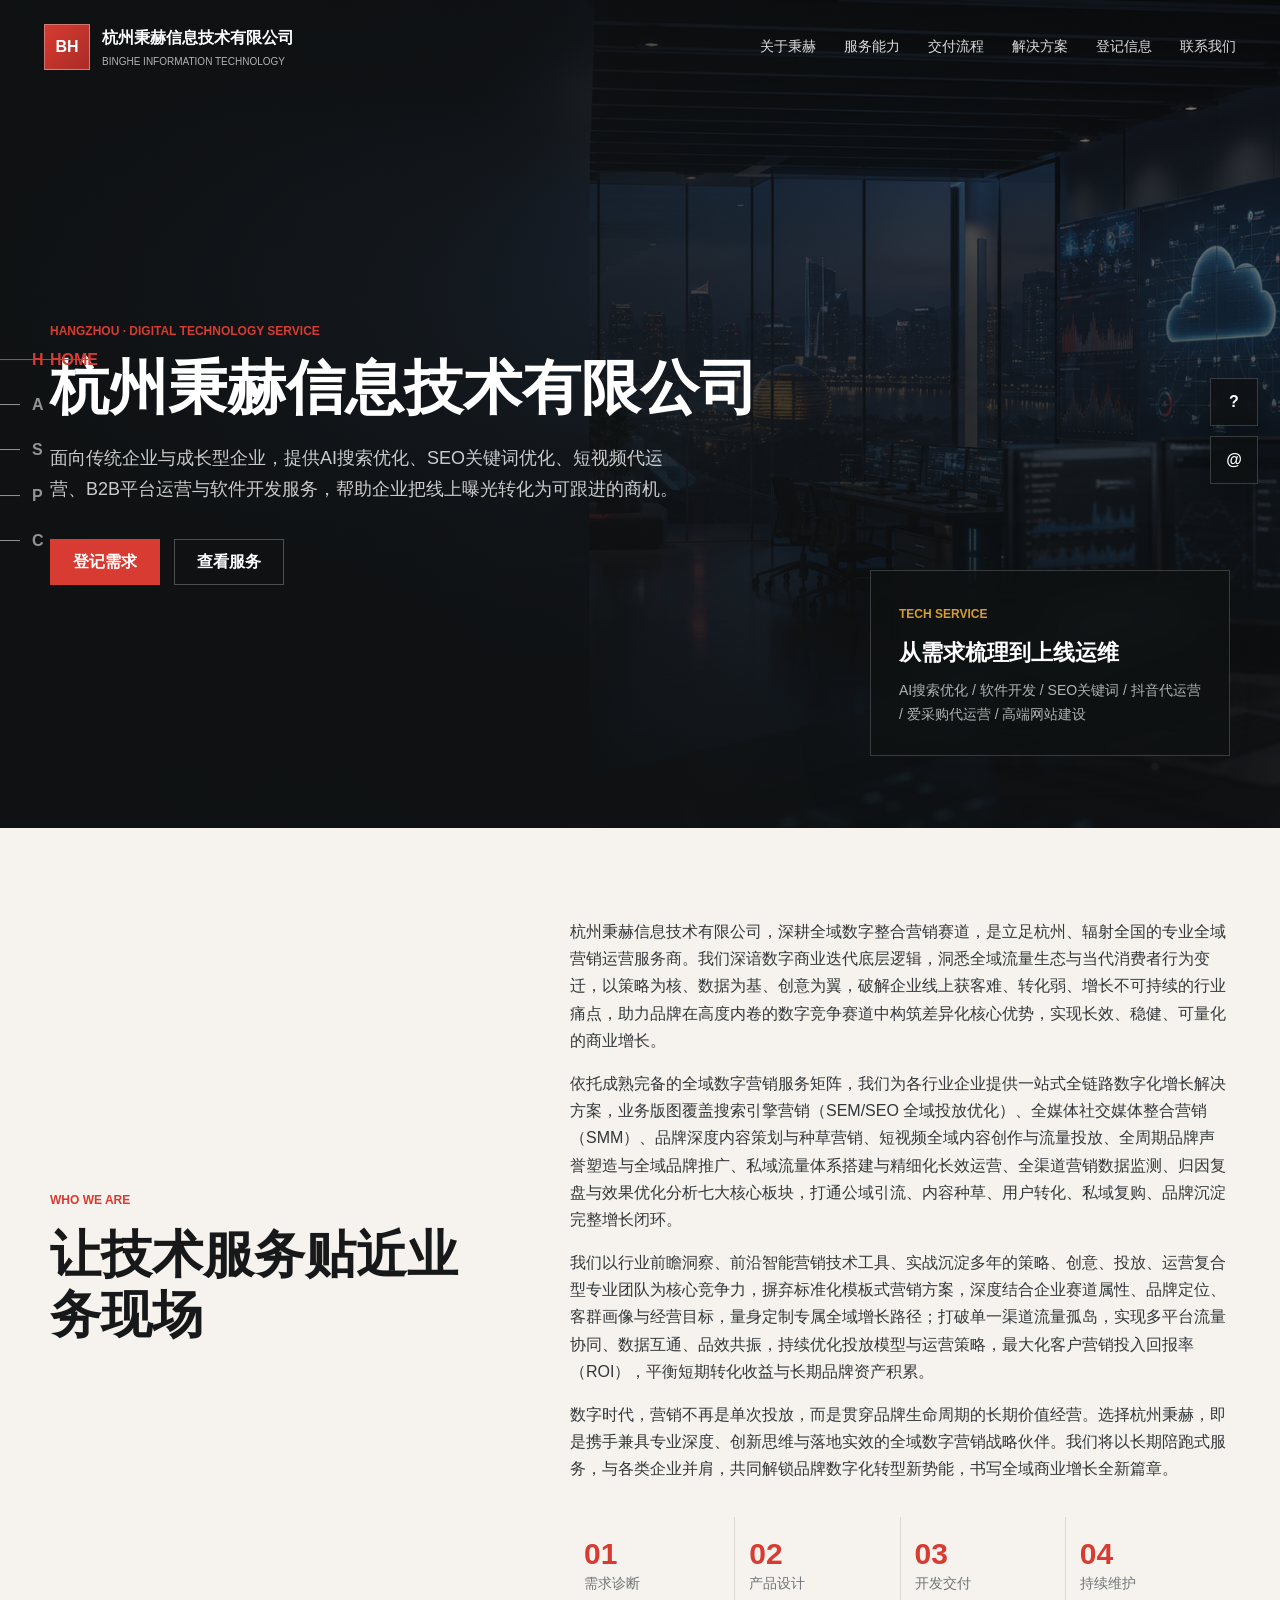
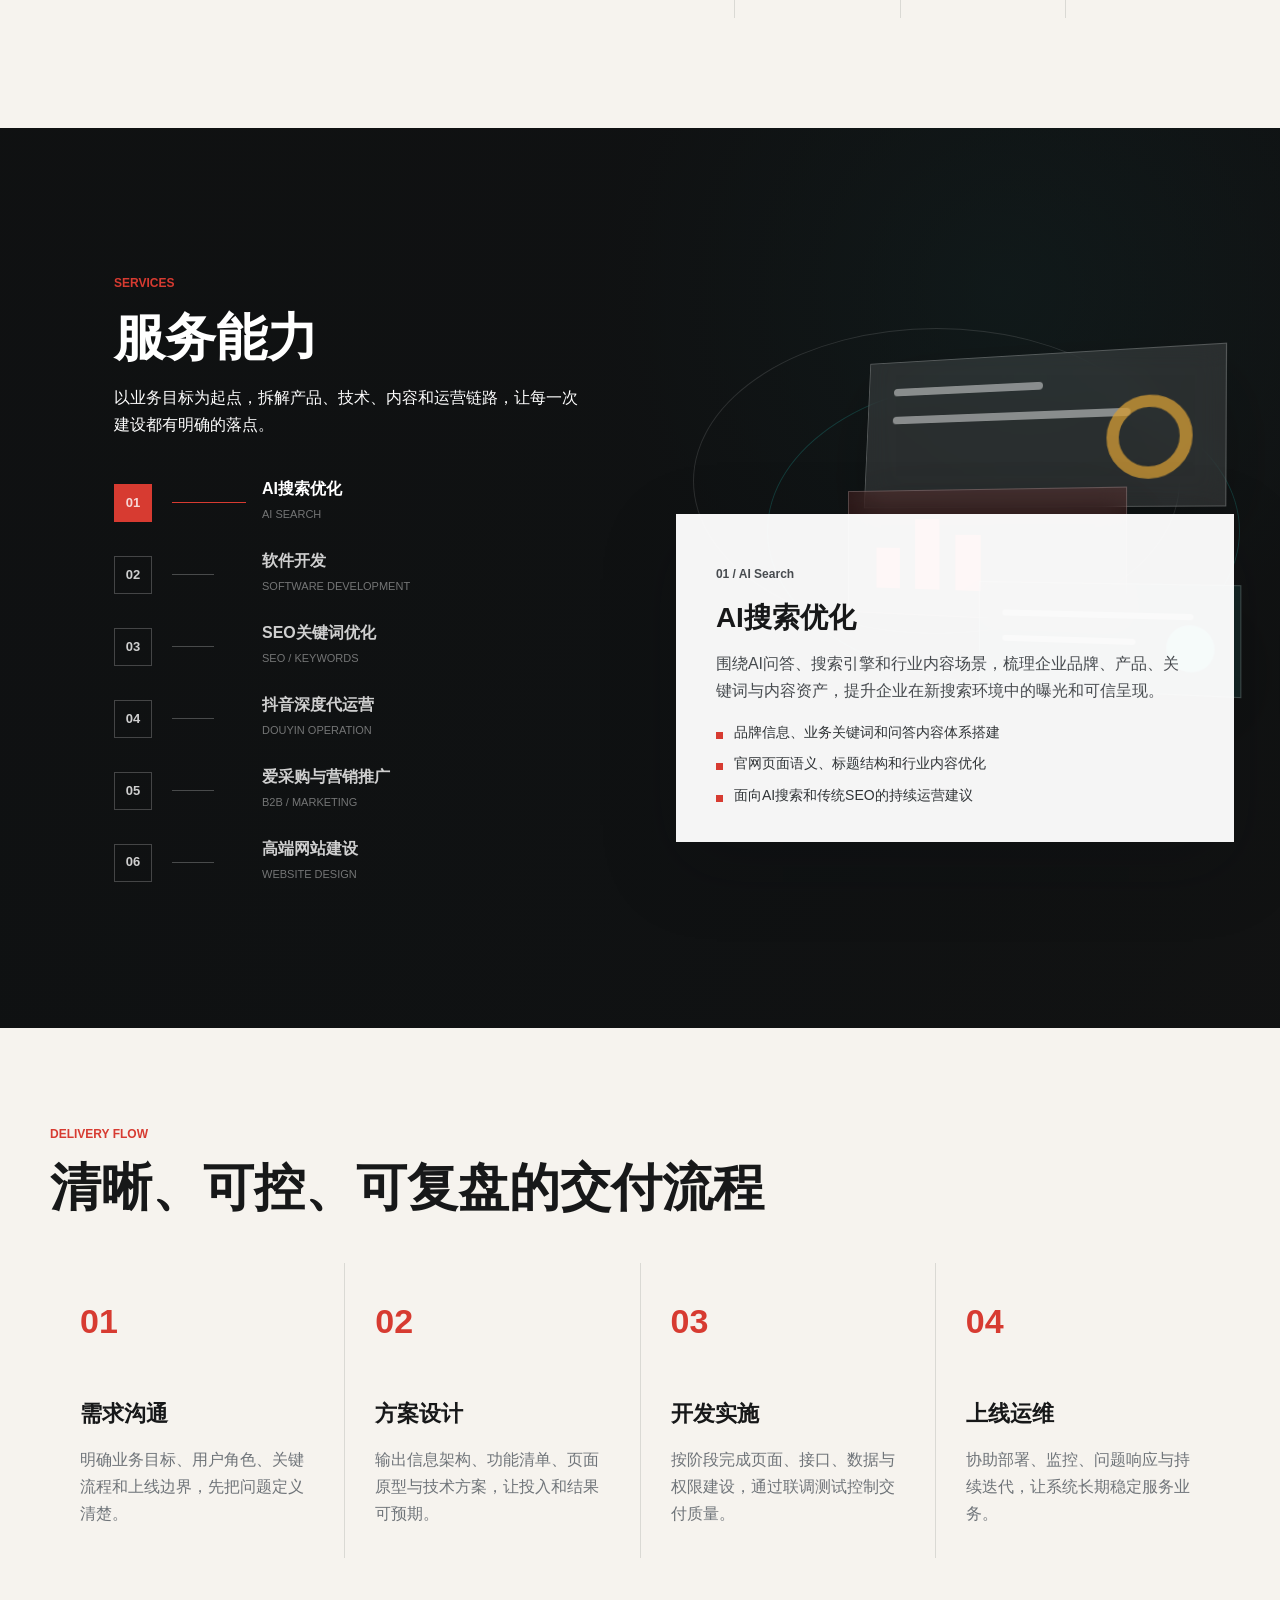
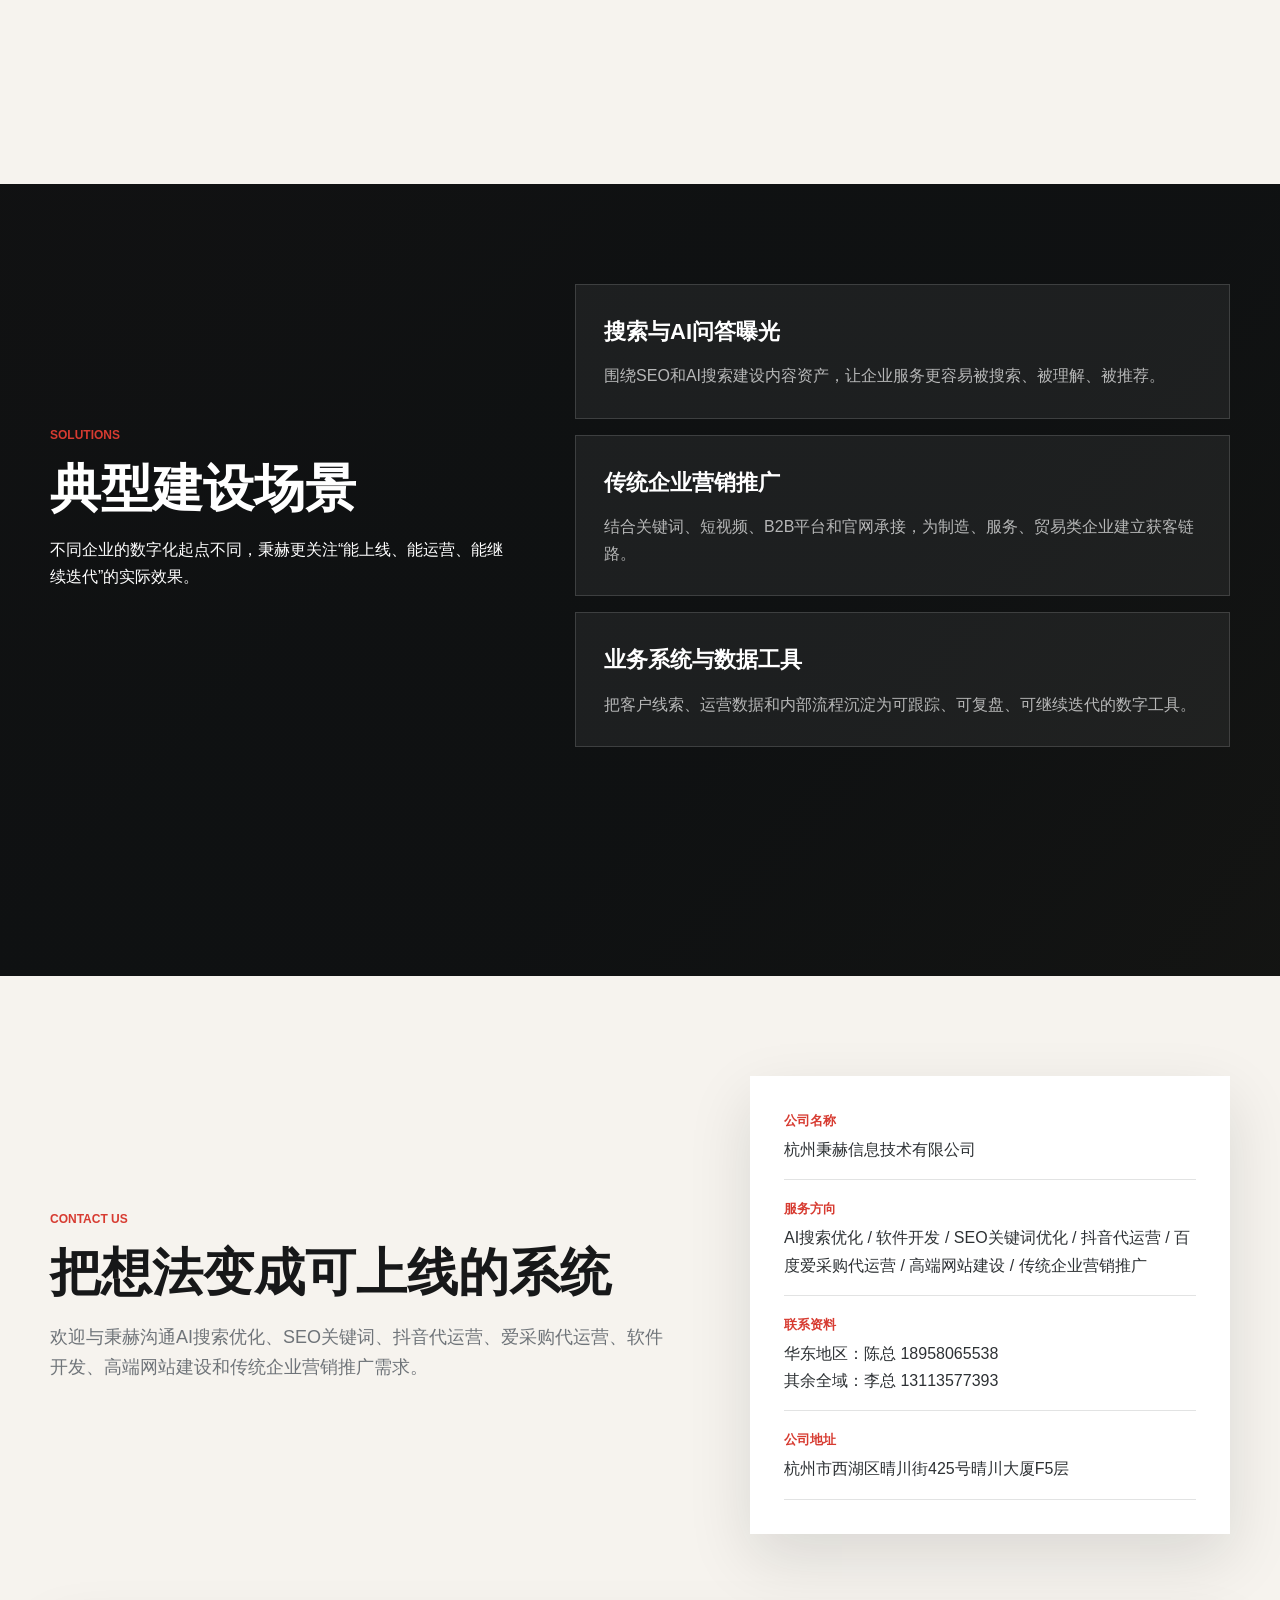
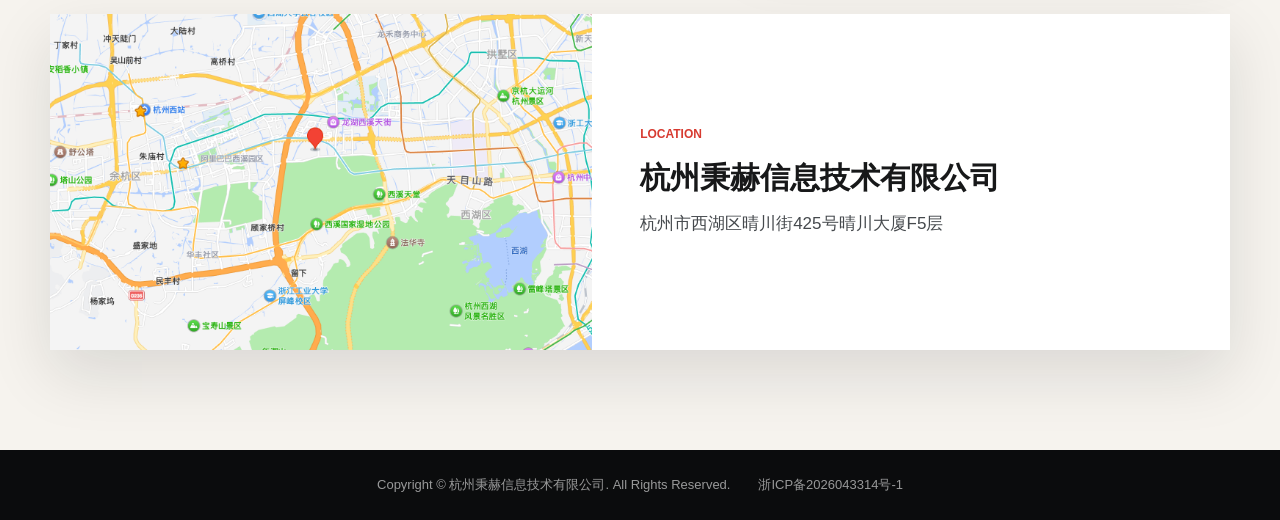
==== commit 3705c72b: "Add customer registration form" ====
--- a/index.html
+++ b/index.html
@@ -23,6 +23,7 @@
         <a href="#services">服务能力</a>
         <a href="#process">交付流程</a>
         <a href="#cases">解决方案</a>
+        <a href="register.html">登记信息</a>
         <a href="#contact">联系我们</a>
       </nav>
       <button class="nav-toggle" type="button" data-nav-toggle aria-label="打开菜单" aria-expanded="false">
@@ -89,7 +90,7 @@
             <h1>杭州秉赫信息技术有限公司</h1>
             <p class="hero-lede">面向传统企业与成长型企业，提供AI搜索优化、SEO关键词优化、短视频代运营、B2B平台运营与软件开发服务，帮助企业把线上曝光转化为可跟进的商机。</p>
             <div class="hero-actions">
-              <a class="btn primary" href="#contact">获取方案</a>
+              <a class="btn primary" href="register.html">登记需求</a>
               <a class="btn ghost" href="#services">查看服务</a>
             </div>
           </div>
--- a/assets/css/styles.css
+++ b/assets/css/styles.css
@@ -1164,6 +1164,145 @@
   font-size: 17px;
 }
 
+.register-page {
+  background: var(--paper);
+}
+
+.register-hero {
+  min-height: calc(100vh - 72px);
+  padding: 132px 0 96px;
+}
+
+.register-layout {
+  display: grid;
+  grid-template-columns: minmax(0, 0.9fr) minmax(420px, 0.72fr);
+  gap: 74px;
+  align-items: center;
+}
+
+.register-copy h1 {
+  max-width: 640px;
+  margin: 0;
+  color: var(--ink);
+  font-size: clamp(36px, 5vw, 62px);
+  line-height: 1.12;
+}
+
+.register-copy p:not(.eyebrow) {
+  max-width: 620px;
+  margin: 22px 0 0;
+  color: var(--muted);
+  font-size: 18px;
+}
+
+.register-meta {
+  display: flex;
+  flex-wrap: wrap;
+  gap: 10px;
+  margin-top: 34px;
+}
+
+.register-meta span {
+  padding: 7px 12px;
+  border: 1px solid rgba(23, 24, 25, 0.12);
+  background: rgba(255, 255, 255, 0.56);
+  color: #34383b;
+  font-size: 13px;
+  font-weight: 700;
+}
+
+.lead-form {
+  display: grid;
+  gap: 18px;
+  padding: 34px;
+  background: var(--white);
+  box-shadow: 0 24px 60px rgba(18, 22, 24, 0.12);
+}
+
+.form-field {
+  display: grid;
+  gap: 8px;
+}
+
+.form-field label {
+  color: var(--ink);
+  font-size: 14px;
+  font-weight: 800;
+}
+
+.form-field input,
+.form-field textarea {
+  width: 100%;
+  border: 1px solid rgba(23, 24, 25, 0.16);
+  background: #fbfaf8;
+  color: var(--ink);
+  font: inherit;
+  outline: none;
+  transition: border 0.2s ease, box-shadow 0.2s ease, background 0.2s ease;
+}
+
+.form-field input {
+  min-height: 48px;
+  padding: 0 14px;
+}
+
+.form-field textarea {
+  min-height: 150px;
+  resize: vertical;
+  padding: 12px 14px;
+}
+
+.form-field input:focus,
+.form-field textarea:focus {
+  border-color: var(--red);
+  background: var(--white);
+  box-shadow: 0 0 0 3px rgba(215, 59, 49, 0.12);
+}
+
+.field-hint,
+.field-error,
+.form-status {
+  margin: 0;
+  font-size: 13px;
+  line-height: 1.5;
+}
+
+.field-hint {
+  color: var(--muted);
+}
+
+.field-error {
+  min-height: 20px;
+  color: var(--red);
+}
+
+.form-submit {
+  width: 100%;
+  margin-top: 4px;
+  border: 0;
+  cursor: pointer;
+}
+
+.form-submit:disabled {
+  cursor: not-allowed;
+  opacity: 0.68;
+  transform: none;
+}
+
+.form-status {
+  min-height: 22px;
+  color: var(--muted);
+  text-align: center;
+}
+
+.form-status.success {
+  color: var(--teal);
+}
+
+.form-status.error {
+  color: var(--red);
+}
+
 .site-footer {
   display: flex;
   flex-wrap: wrap;
@@ -1204,7 +1343,8 @@
   .split-layout,
   .service-grid,
   .case-layout,
-  .contact-layout {
+  .contact-layout,
+  .register-layout {
     grid-template-columns: 1fr;
   }
 
@@ -1236,6 +1376,10 @@
 
   .contact-map {
     grid-template-columns: 1fr;
+  }
+
+  .register-layout {
+    gap: 38px;
   }
 }
 
@@ -1401,7 +1545,8 @@
 
   .process,
   .cases,
-  .contact {
+  .contact,
+  .register-hero {
     padding: 76px 0;
   }
 
@@ -1431,6 +1576,18 @@
 
   .map-content h3 {
     font-size: 24px;
+  }
+
+  .register-hero {
+    padding-top: 104px;
+  }
+
+  .lead-form {
+    padding: 24px;
+  }
+
+  .register-copy p:not(.eyebrow) {
+    font-size: 16px;
   }
 }
 
@@ -1441,7 +1598,8 @@
 
   .section-title h2,
   .section-heading h2,
-  .contact-copy h2 {
+  .contact-copy h2,
+  .register-copy h1 {
     font-size: 28px;
     white-space: normal;
   }
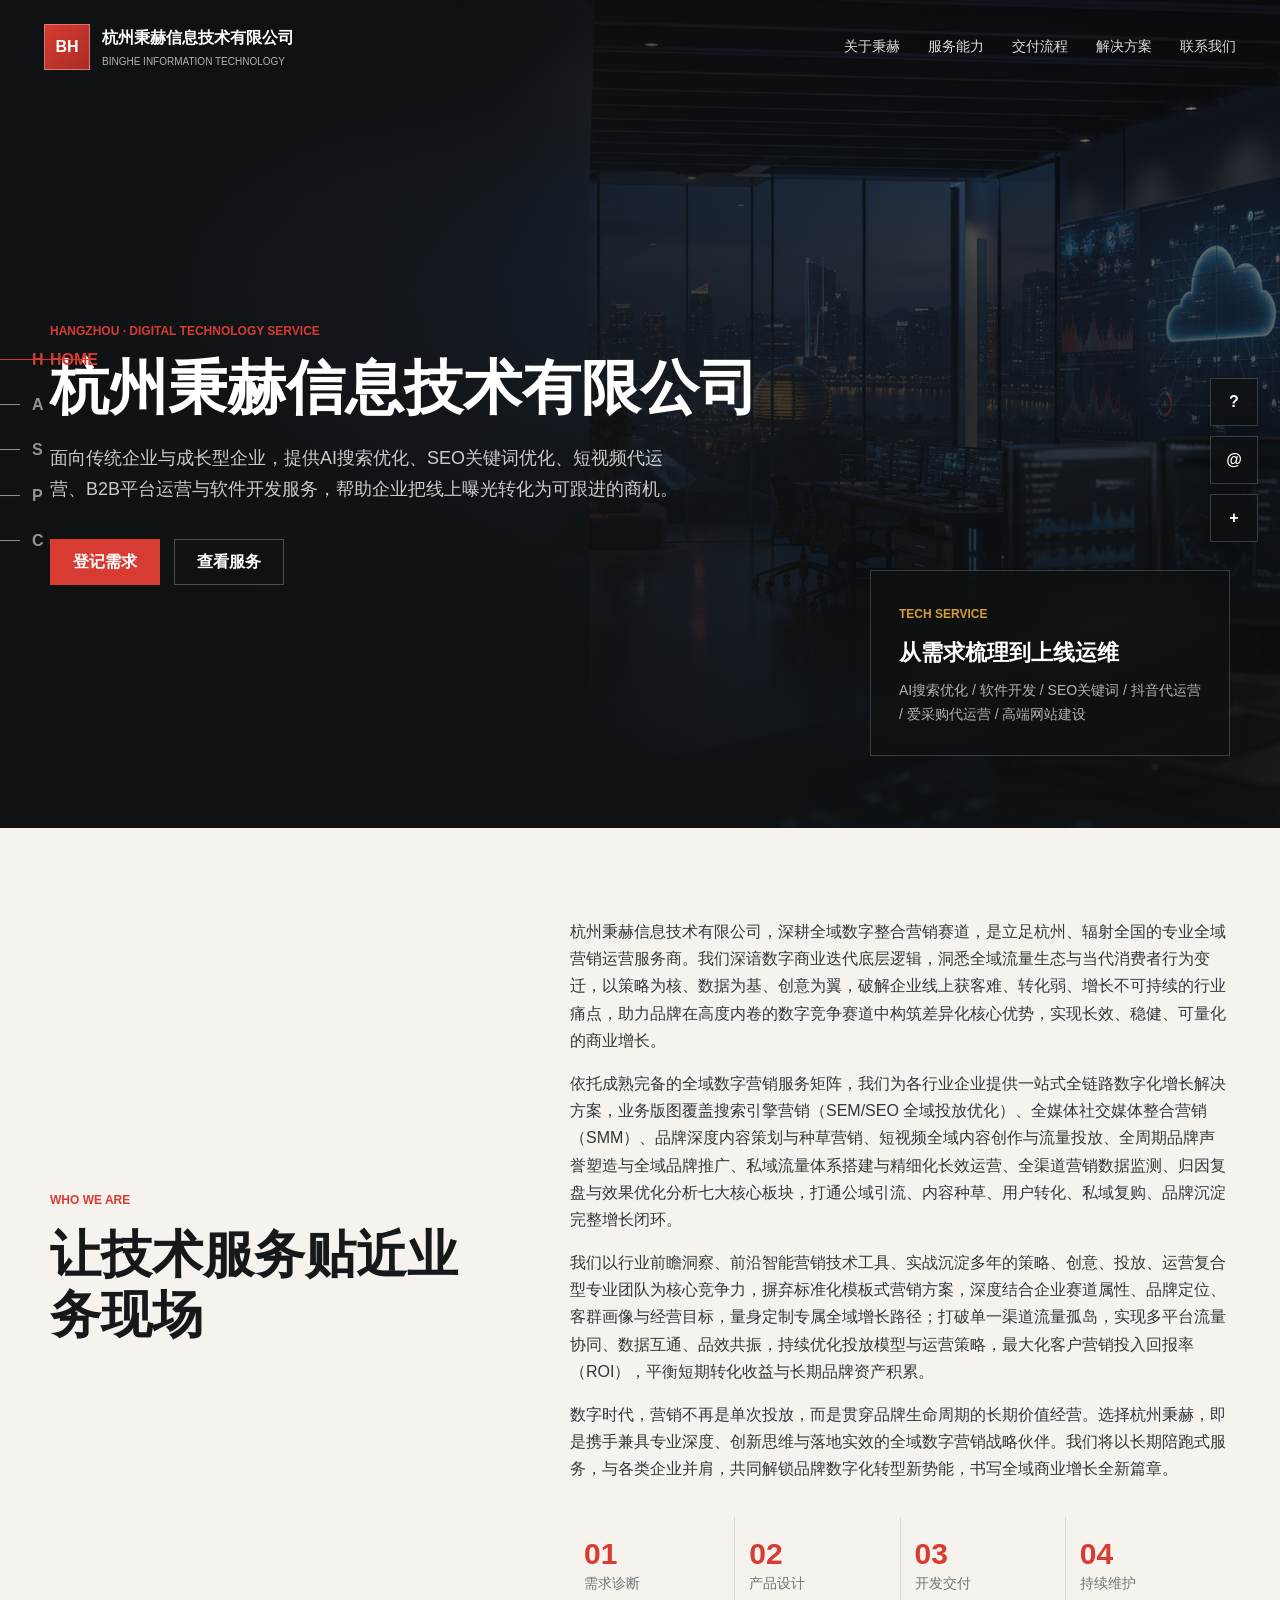
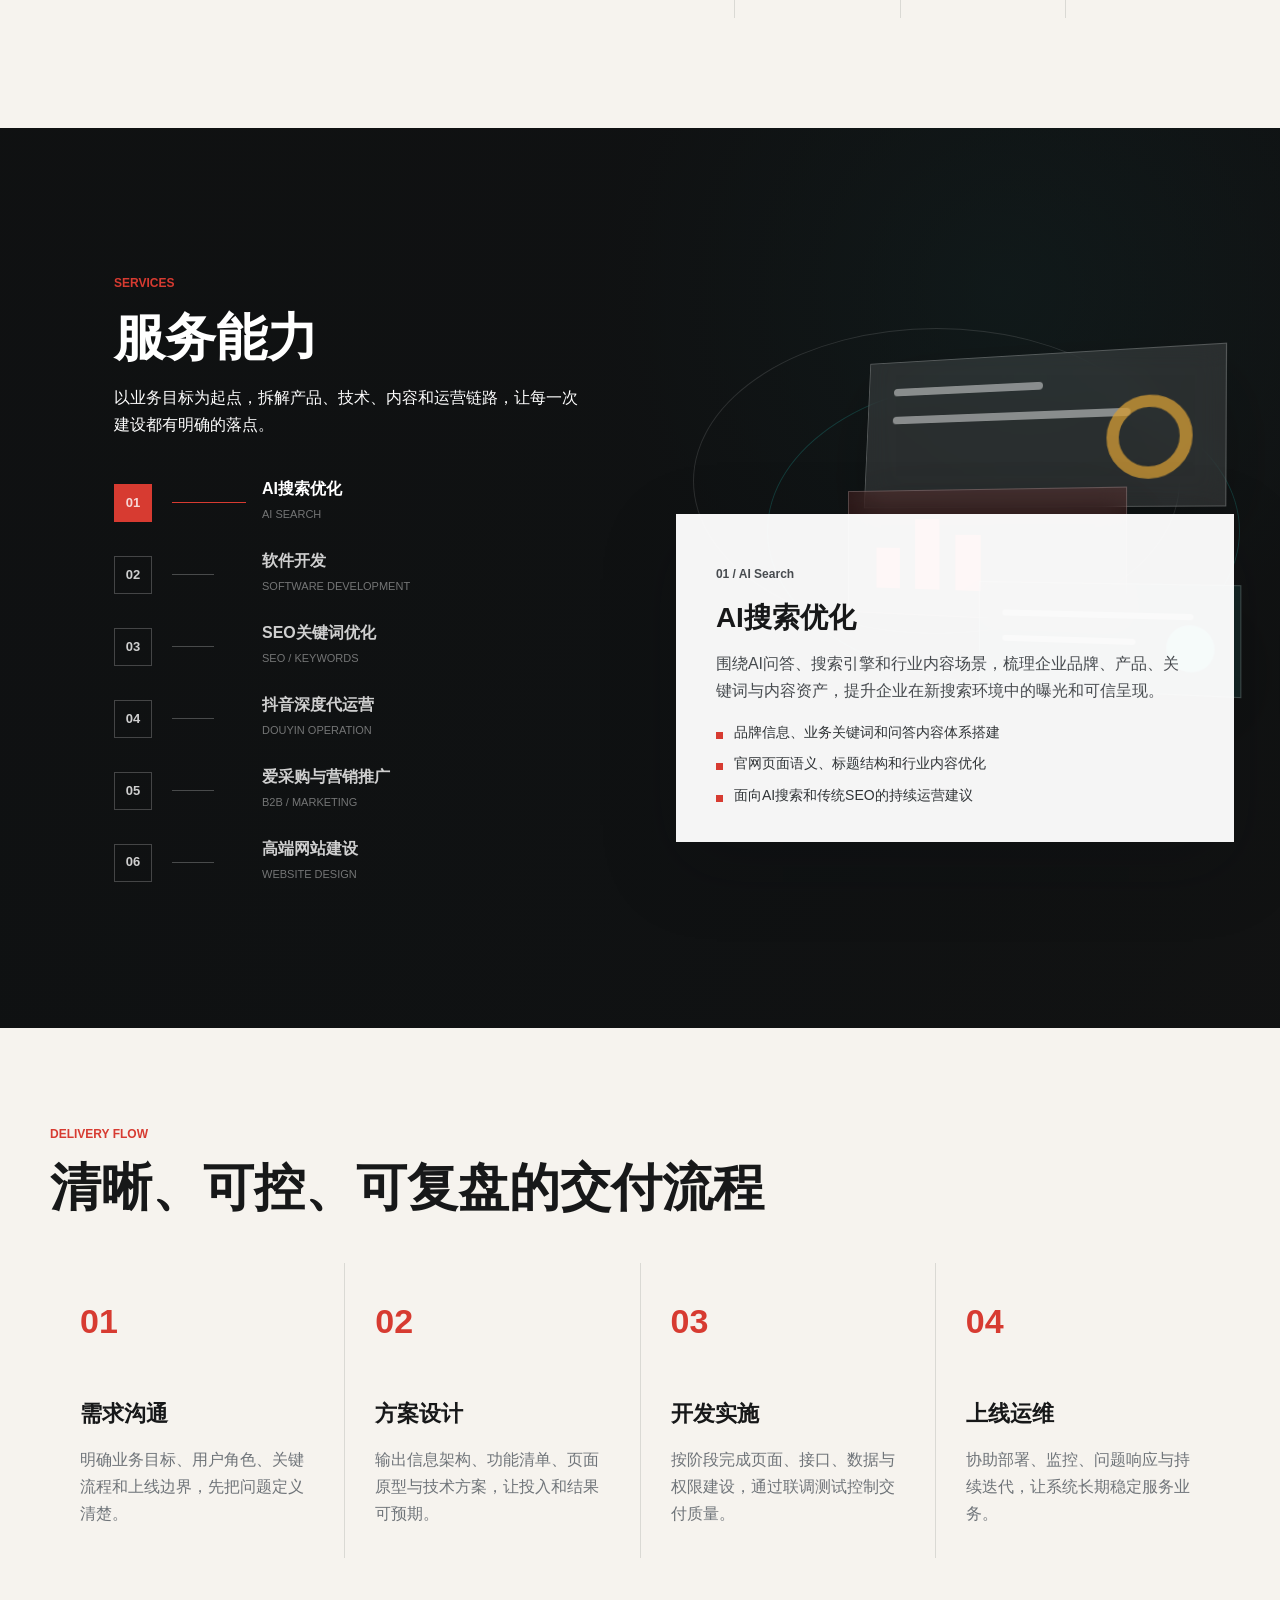
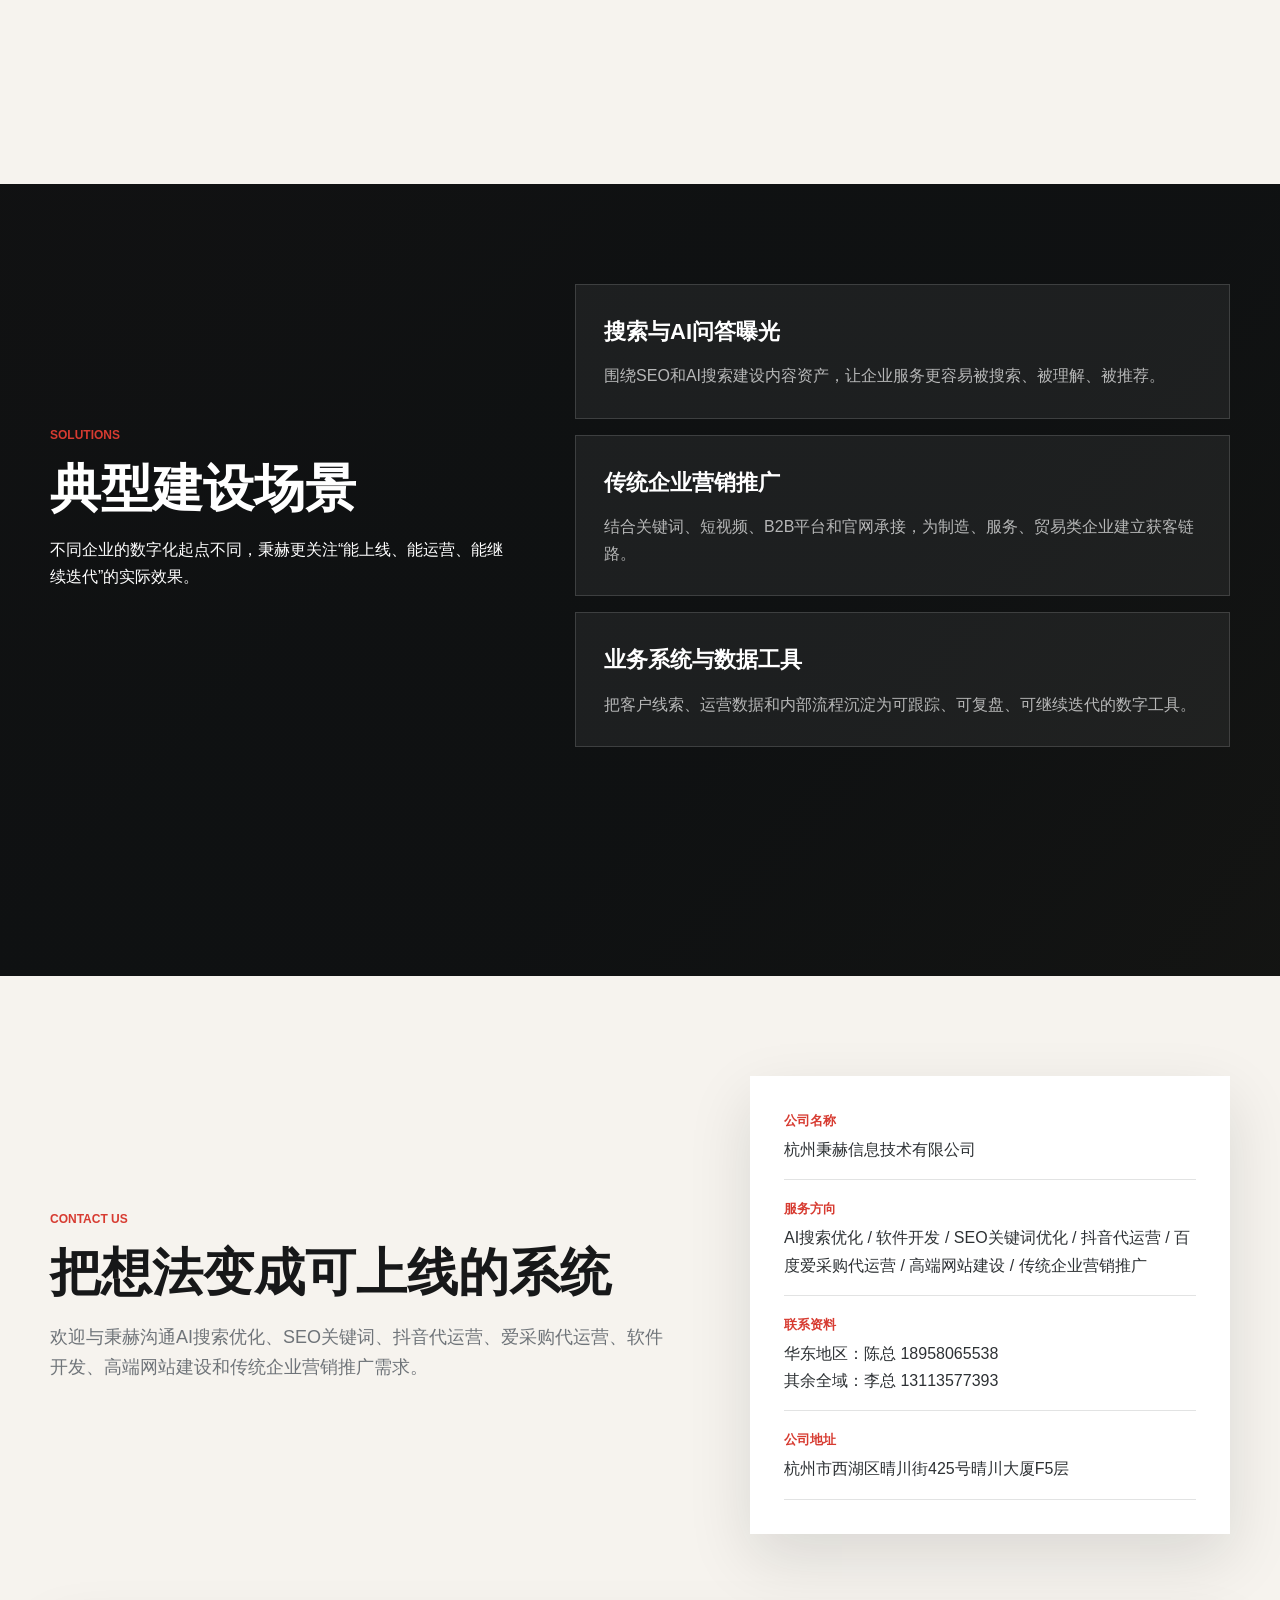
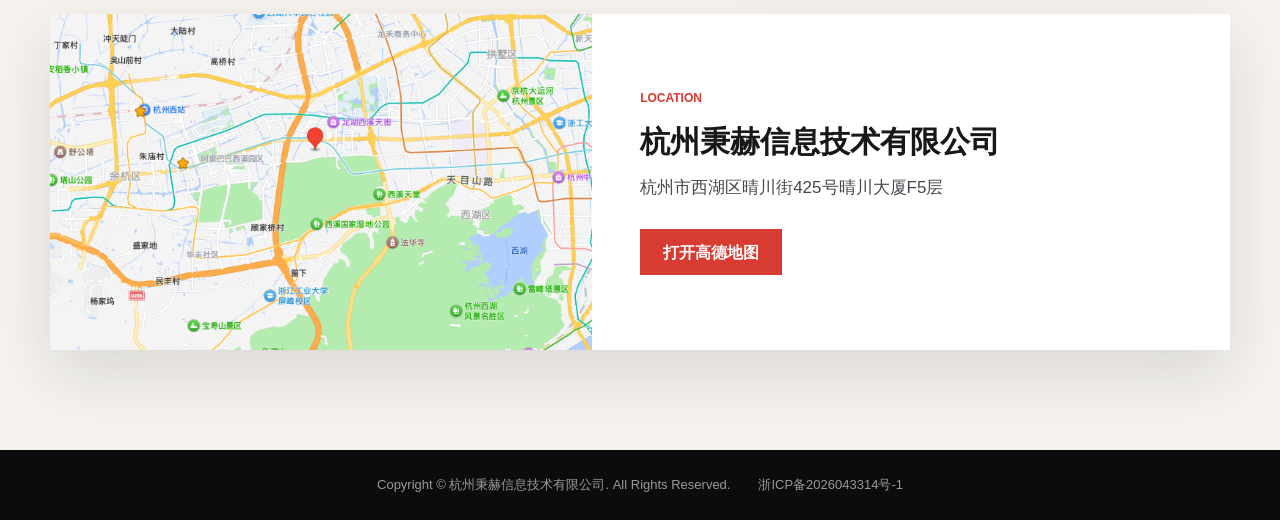
==== commit 4c9cc2c9: "Add secured lead modal and local server" ====
--- a/index.html
+++ b/index.html
@@ -23,7 +23,6 @@
         <a href="#services">服务能力</a>
         <a href="#process">交付流程</a>
         <a href="#cases">解决方案</a>
-        <a href="register.html">登记信息</a>
         <a href="#contact">联系我们</a>
       </nav>
       <button class="nav-toggle" type="button" data-nav-toggle aria-label="打开菜单" aria-expanded="false">
@@ -50,6 +49,10 @@
         <span class="float-icon">@</span>
         <b>关于</b>
       </a>
+      <button class="float-register" type="button" data-register-open aria-label="登记信息">
+        <span class="float-icon">+</span>
+        <b>登记</b>
+      </button>
     </aside>
 
     <section class="chatbot-panel" data-chatbot aria-label="智能客服对话" aria-hidden="true">
@@ -90,7 +93,7 @@
             <h1>杭州秉赫信息技术有限公司</h1>
             <p class="hero-lede">面向传统企业与成长型企业，提供AI搜索优化、SEO关键词优化、短视频代运营、B2B平台运营与软件开发服务，帮助企业把线上曝光转化为可跟进的商机。</p>
             <div class="hero-actions">
-              <a class="btn primary" href="register.html">登记需求</a>
+              <button class="btn primary" type="button" data-register-open>登记需求</button>
               <a class="btn ghost" href="#services">查看服务</a>
             </div>
           </div>
@@ -321,11 +324,53 @@
               <p class="eyebrow">LOCATION</p>
               <h3>杭州秉赫信息技术有限公司</h3>
               <p>杭州市西湖区晴川街425号晴川大厦F5层</p>
+              <div class="map-actions">
+                <a class="btn primary" href="https://uri.amap.com/search?keyword=%E6%9D%AD%E5%B7%9E%E7%A7%89%E8%B5%AB%E4%BF%A1%E6%81%AF%E6%8A%80%E6%9C%AF%E6%9C%89%E9%99%90%E5%85%AC%E5%8F%B8%20%E6%9D%AD%E5%B7%9E%E5%B8%82%E8%A5%BF%E6%B9%96%E5%8C%BA%E6%99%B4%E5%B7%9D%E8%A1%97425%E5%8F%B7%E6%99%B4%E5%B7%9D%E5%A4%A7%E5%8E%A6F5%E5%B1%82" target="_blank" rel="nofollow noopener">打开高德地图</a>
+              </div>
             </div>
           </div>
         </div>
       </section>
     </main>
+
+    <section class="lead-modal" data-lead-modal aria-hidden="true" aria-label="登记信息弹窗">
+      <div class="lead-modal-backdrop" data-register-close></div>
+      <div class="lead-modal-dialog" role="dialog" aria-modal="true" aria-labelledby="leadModalTitle">
+        <button class="lead-modal-close" type="button" data-register-close aria-label="关闭登记信息">×</button>
+        <div class="lead-modal-head">
+          <p class="eyebrow">CUSTOMER REGISTRATION</p>
+          <h2 id="leadModalTitle">登记信息</h2>
+        </div>
+        <form class="lead-form modal-form" data-lead-form novalidate>
+          <div class="form-field hp-field" aria-hidden="true">
+            <label for="modalWebsite">官网</label>
+            <input id="modalWebsite" name="website" type="text" tabindex="-1" autocomplete="off">
+          </div>
+
+          <div class="form-field">
+            <label for="modalCustomerName">客户名称</label>
+            <input id="modalCustomerName" name="customerName" type="text" autocomplete="organization" maxlength="60" placeholder="请输入公司或客户名称" required>
+            <p class="field-error" data-error-for="customerName"></p>
+          </div>
+
+          <div class="form-field">
+            <label for="modalPhone">联系电话</label>
+            <input id="modalPhone" name="phone" type="tel" autocomplete="tel" maxlength="18" placeholder="请输入手机号或固定电话" required>
+            <p class="field-hint">支持 11 位手机号，或区号加固定电话，例如 0571-88888888。</p>
+            <p class="field-error" data-error-for="phone"></p>
+          </div>
+
+          <div class="form-field">
+            <label for="modalRequest">诉求</label>
+            <textarea id="modalRequest" name="request" rows="5" maxlength="600" placeholder="请简要描述咨询方向、行业背景或希望解决的问题" required></textarea>
+            <p class="field-error" data-error-for="request"></p>
+          </div>
+
+          <button class="btn primary form-submit" type="submit" data-submit-button>提交登记</button>
+          <p class="form-status" data-form-status role="status" aria-live="polite"></p>
+        </form>
+      </div>
+    </section>
 
     <footer class="site-footer">
       <p>Copyright © 杭州秉赫信息技术有限公司. All Rights Reserved.</p>
--- a/assets/css/styles.css
+++ b/assets/css/styles.css
@@ -1164,8 +1164,41 @@
   font-size: 17px;
 }
 
+.map-actions {
+  display: flex;
+  flex-wrap: wrap;
+  gap: 12px;
+  margin-top: 26px;
+}
+
 .register-page {
   background: var(--paper);
+}
+
+.register-page .site-header {
+  padding-right: 98px;
+}
+
+.register-close {
+  position: fixed;
+  z-index: 45;
+  top: 18px;
+  right: 28px;
+  display: grid;
+  place-items: center;
+  width: 42px;
+  height: 42px;
+  border: 1px solid rgba(255, 255, 255, 0.18);
+  background: rgba(255, 255, 255, 0.08);
+  color: var(--white);
+  font-size: 28px;
+  line-height: 1;
+  transition: background 0.2s ease, transform 0.2s ease;
+}
+
+.register-close:hover {
+  background: var(--red);
+  transform: translateY(-2px);
 }
 
 .register-hero {
@@ -1175,45 +1208,13 @@
 
 .register-layout {
   display: grid;
-  grid-template-columns: minmax(0, 0.9fr) minmax(420px, 0.72fr);
-  gap: 74px;
-  align-items: center;
-}
-
-.register-copy h1 {
-  max-width: 640px;
-  margin: 0;
-  color: var(--ink);
-  font-size: clamp(36px, 5vw, 62px);
-  line-height: 1.12;
-}
-
-.register-copy p:not(.eyebrow) {
-  max-width: 620px;
-  margin: 22px 0 0;
-  color: var(--muted);
-  font-size: 18px;
-}
-
-.register-meta {
-  display: flex;
-  flex-wrap: wrap;
-  gap: 10px;
-  margin-top: 34px;
-}
-
-.register-meta span {
-  padding: 7px 12px;
-  border: 1px solid rgba(23, 24, 25, 0.12);
-  background: rgba(255, 255, 255, 0.56);
-  color: #34383b;
-  font-size: 13px;
-  font-weight: 700;
+  justify-items: center;
 }
 
 .lead-form {
   display: grid;
   gap: 18px;
+  width: min(560px, 100%);
   padding: 34px;
   background: var(--white);
   box-shadow: 0 24px 60px rgba(18, 22, 24, 0.12);
@@ -1222,6 +1223,16 @@
 .form-field {
   display: grid;
   gap: 8px;
+}
+
+.hp-field {
+  position: absolute;
+  left: -9999px;
+  width: 1px;
+  height: 1px;
+  overflow: hidden;
+  opacity: 0;
+  pointer-events: none;
 }
 
 .form-field label {
@@ -1301,6 +1312,89 @@
 
 .form-status.error {
   color: var(--red);
+}
+
+.lead-modal {
+  position: fixed;
+  z-index: 70;
+  inset: 0;
+  display: grid;
+  place-items: center;
+  padding: 24px;
+  opacity: 0;
+  pointer-events: none;
+  transition: opacity 0.22s ease;
+}
+
+.lead-modal.open {
+  opacity: 1;
+  pointer-events: auto;
+}
+
+.lead-modal-backdrop {
+  position: absolute;
+  inset: 0;
+  background: rgba(15, 17, 18, 0.72);
+  backdrop-filter: blur(8px);
+}
+
+.lead-modal-dialog {
+  position: relative;
+  z-index: 1;
+  width: min(560px, 100%);
+  max-height: min(760px, calc(100vh - 48px));
+  overflow-y: auto;
+  background: var(--white);
+  box-shadow: 0 28px 90px rgba(0, 0, 0, 0.28);
+  transform: translateY(16px) scale(0.98);
+  transition: transform 0.22s ease;
+}
+
+.lead-modal.open .lead-modal-dialog {
+  transform: translateY(0) scale(1);
+}
+
+.lead-modal-close {
+  position: absolute;
+  top: 14px;
+  right: 14px;
+  z-index: 2;
+  display: grid;
+  place-items: center;
+  width: 36px;
+  height: 36px;
+  border: 1px solid rgba(23, 24, 25, 0.12);
+  background: var(--white);
+  color: var(--ink);
+  font-size: 24px;
+  line-height: 1;
+  cursor: pointer;
+  transition: background 0.2s ease, color 0.2s ease;
+}
+
+.lead-modal-close:hover {
+  background: var(--red);
+  color: var(--white);
+}
+
+.lead-modal-head {
+  padding: 34px 34px 0;
+}
+
+.lead-modal-head h2 {
+  margin: 0;
+  color: var(--ink);
+  font-size: 30px;
+  line-height: 1.2;
+}
+
+.modal-form {
+  width: 100%;
+  box-shadow: none;
+}
+
+body.lead-modal-open {
+  overflow: hidden;
 }
 
 .site-footer {
@@ -1343,8 +1437,7 @@
   .split-layout,
   .service-grid,
   .case-layout,
-  .contact-layout,
-  .register-layout {
+  .contact-layout {
     grid-template-columns: 1fr;
   }
 
@@ -1378,9 +1471,6 @@
     grid-template-columns: 1fr;
   }
 
-  .register-layout {
-    gap: 38px;
-  }
 }
 
 @media (max-width: 780px) {
@@ -1405,6 +1495,17 @@
 
   .brand-text small {
     display: none;
+  }
+
+  .register-page .site-header {
+    padding-right: 68px;
+  }
+
+  .register-close {
+    top: 13px;
+    right: 16px;
+    width: 40px;
+    height: 40px;
   }
 
   .nav-toggle {
@@ -1578,6 +1679,10 @@
     font-size: 24px;
   }
 
+  .map-actions .btn {
+    width: 100%;
+  }
+
   .register-hero {
     padding-top: 104px;
   }
@@ -1586,8 +1691,20 @@
     padding: 24px;
   }
 
-  .register-copy p:not(.eyebrow) {
-    font-size: 16px;
+  .lead-modal {
+    padding: 14px;
+  }
+
+  .lead-modal-dialog {
+    max-height: calc(100vh - 28px);
+  }
+
+  .lead-modal-head {
+    padding: 28px 24px 0;
+  }
+
+  .lead-modal-head h2 {
+    font-size: 24px;
   }
 }
 
@@ -1598,8 +1715,7 @@
 
   .section-title h2,
   .section-heading h2,
-  .contact-copy h2,
-  .register-copy h1 {
+  .contact-copy h2 {
     font-size: 28px;
     white-space: normal;
   }
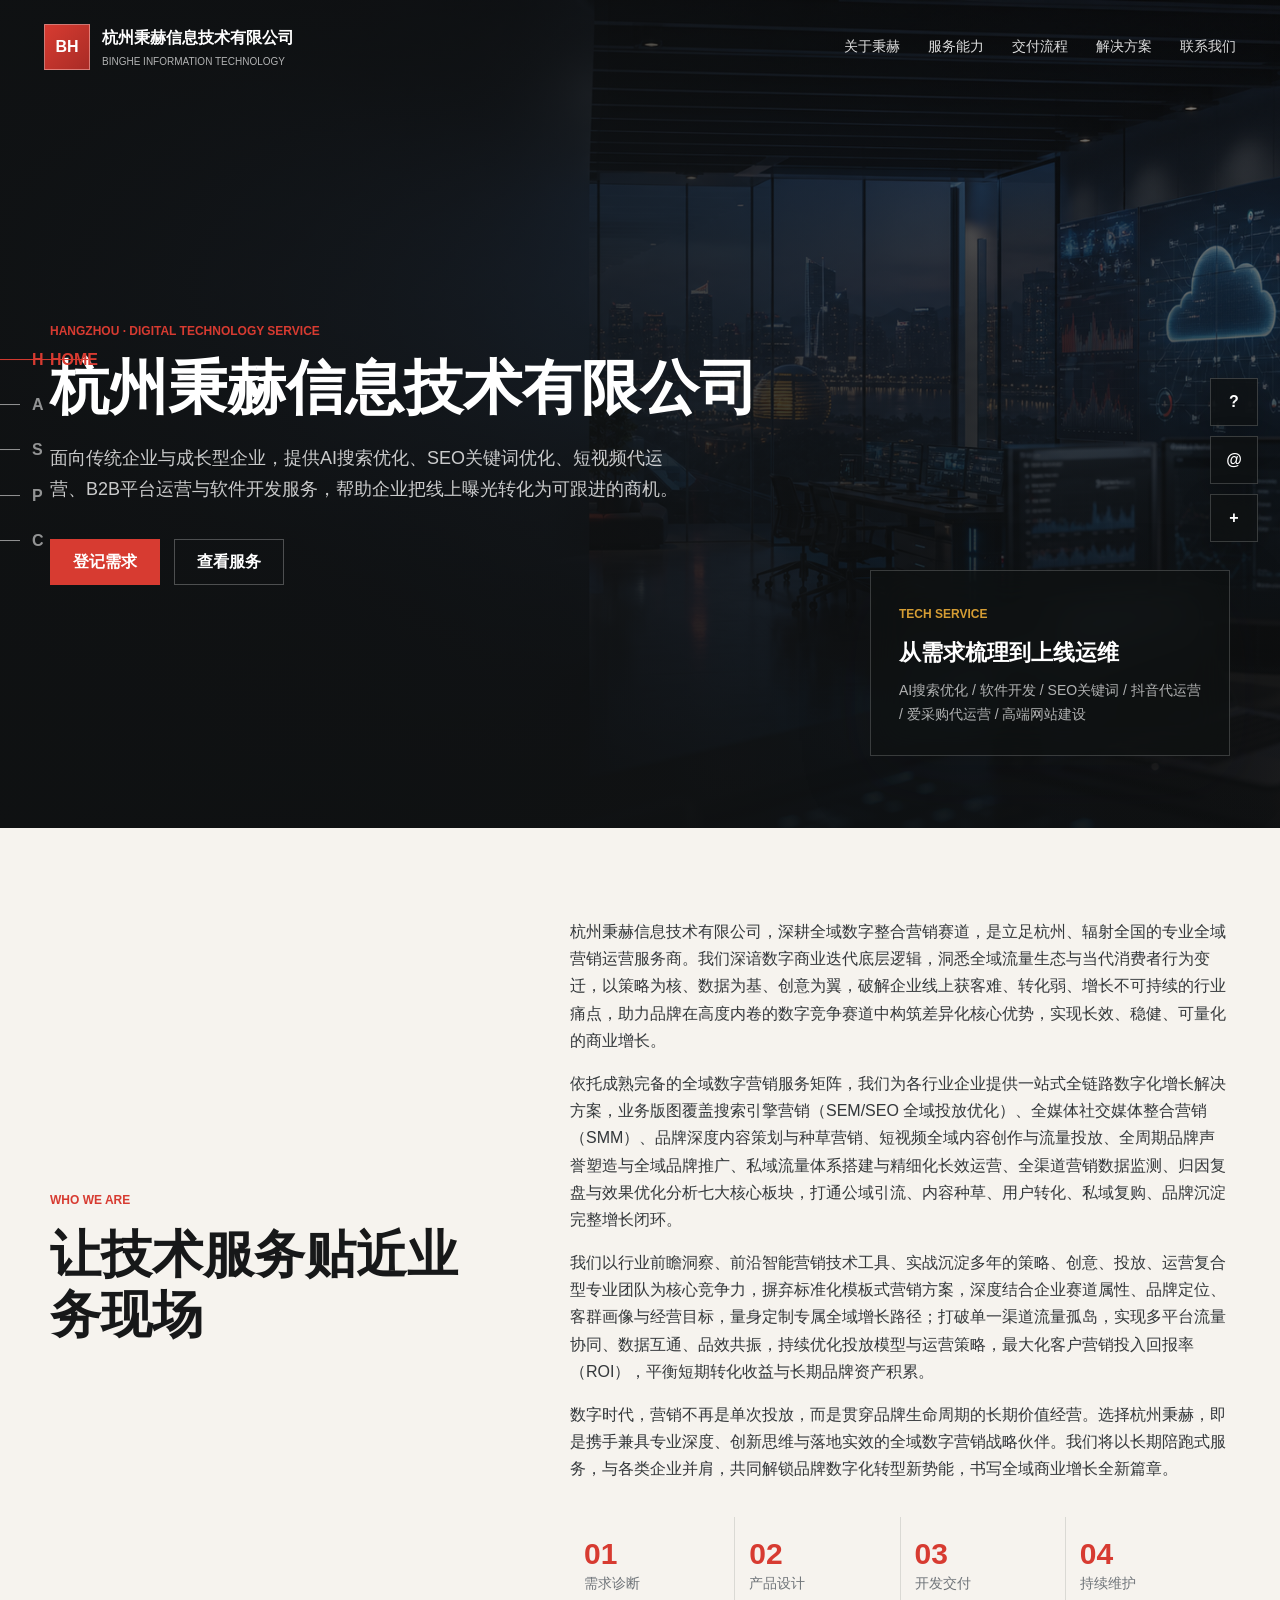
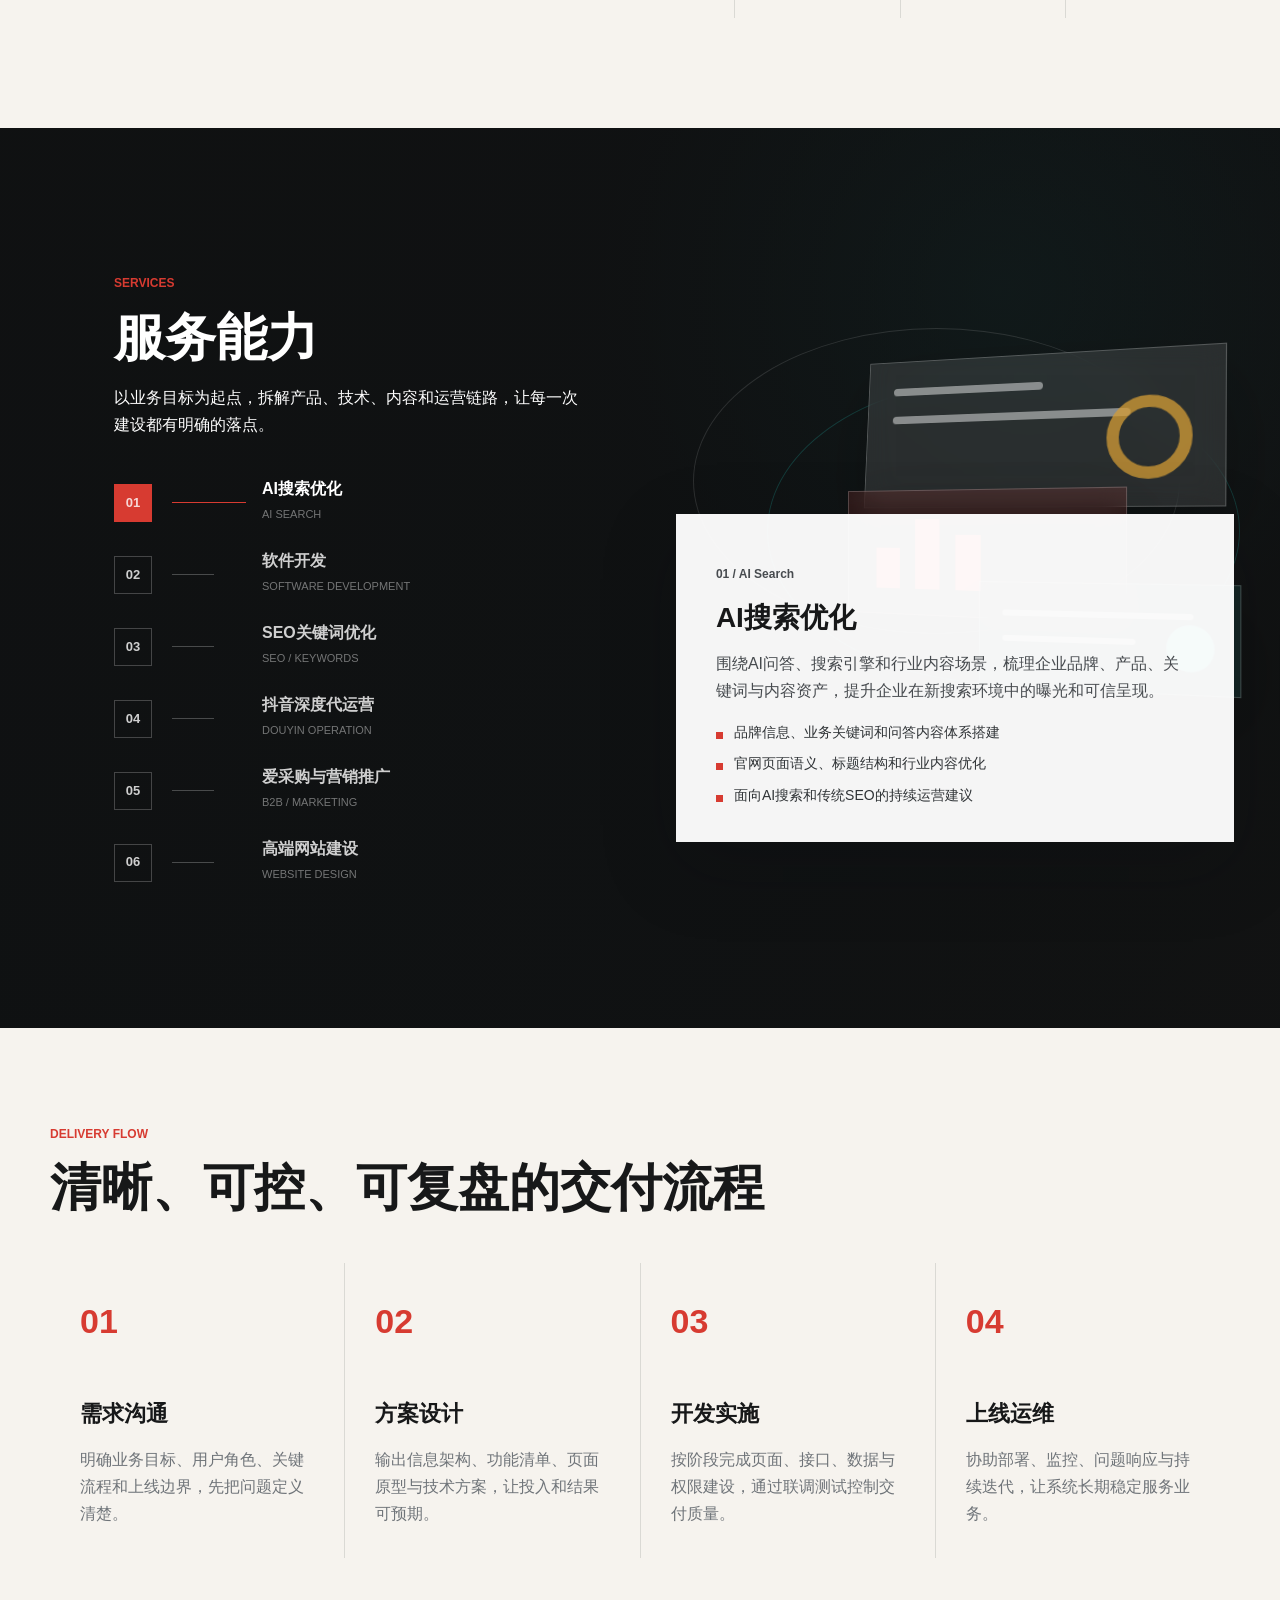
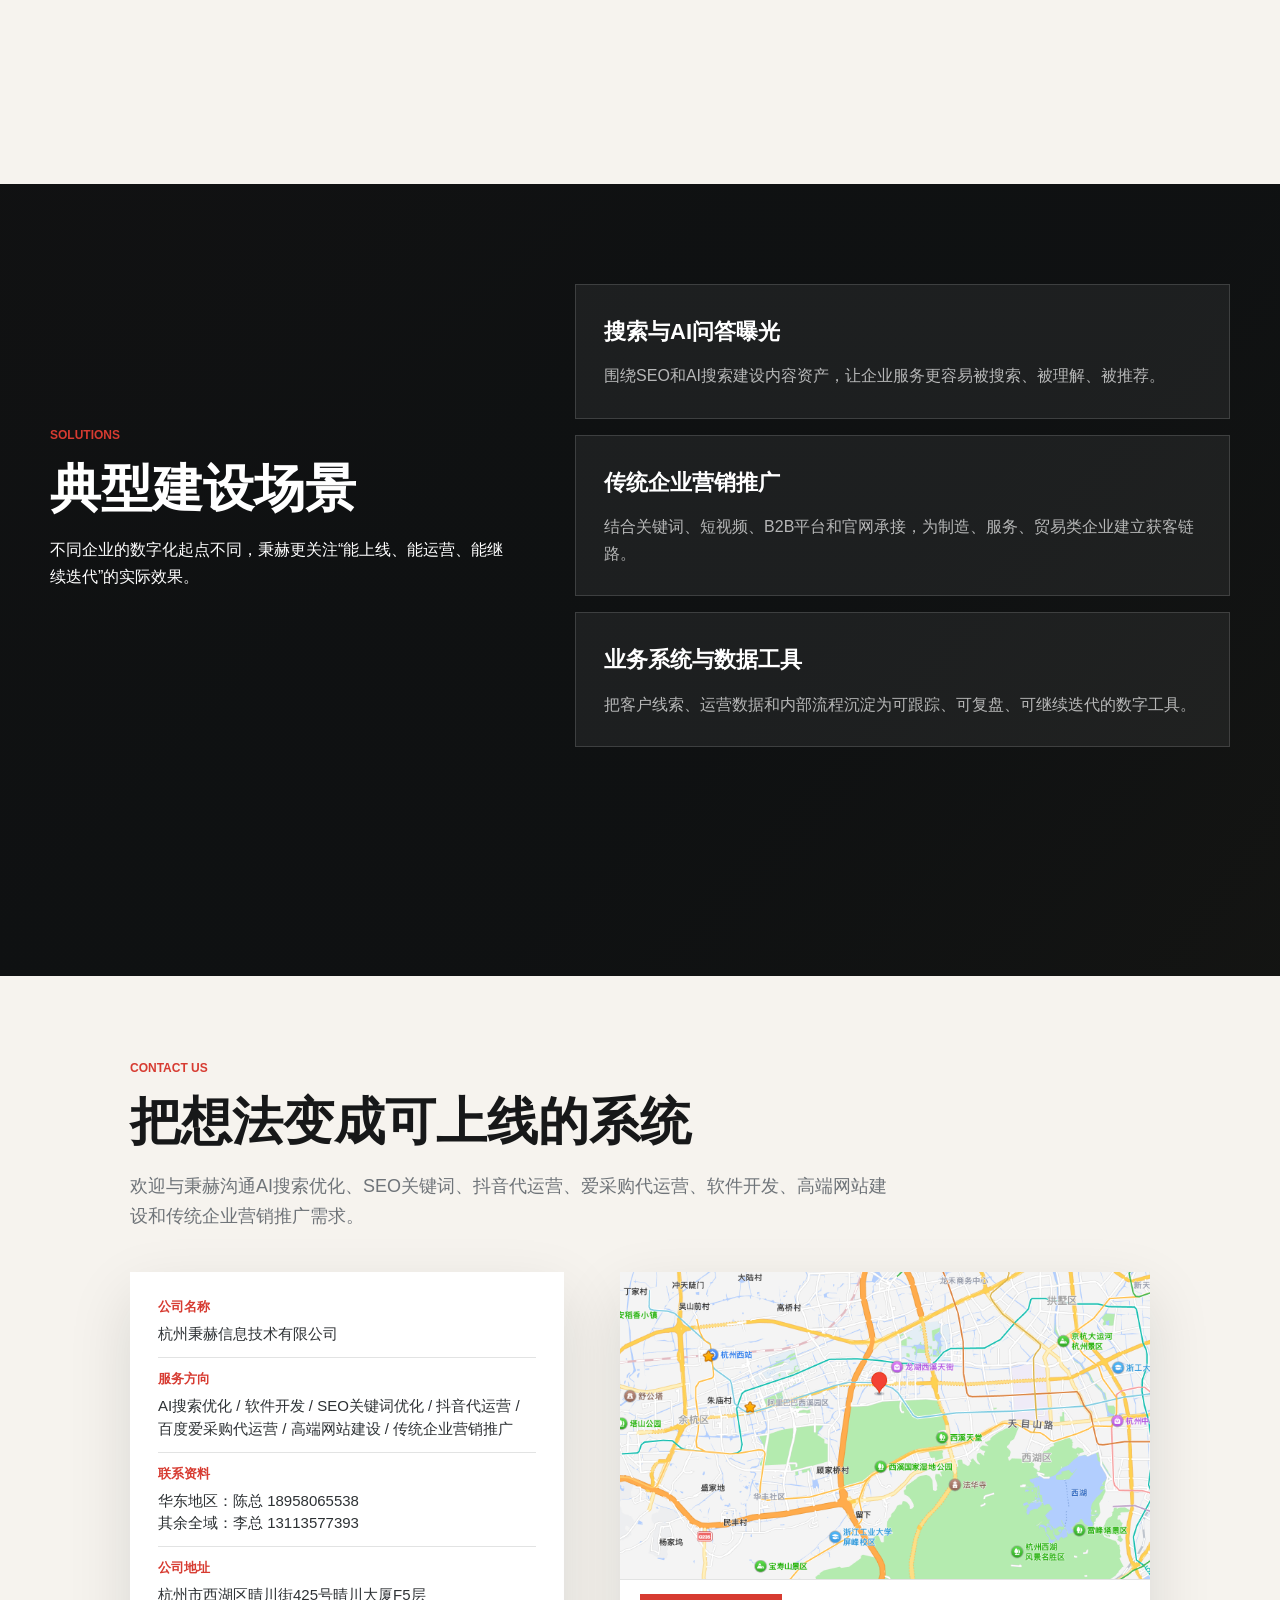
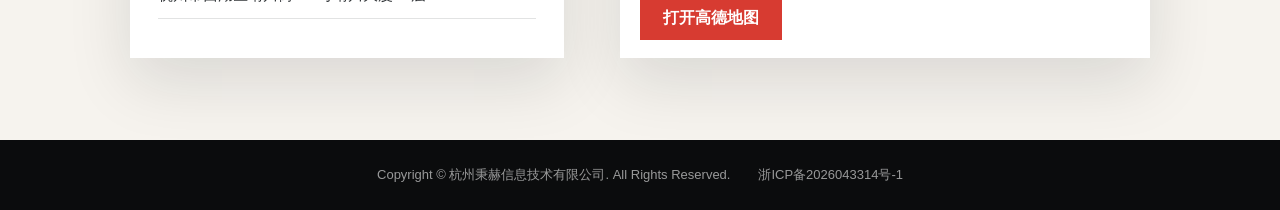
==== commit a37cff95: "Polish contact layout and chat interactions" ====
--- a/index.html
+++ b/index.html
@@ -56,7 +56,7 @@
     </aside>
 
     <section class="chatbot-panel" data-chatbot aria-label="智能客服对话" aria-hidden="true">
-      <header class="chatbot-header">
+      <header class="chatbot-header" data-chat-drag-handle>
         <div>
           <strong>小赫客服</strong>
           <span>在线咨询</span>
@@ -320,13 +320,8 @@
             <div class="map-visual">
               <img src="assets/images/binghe-location-map.png" alt="杭州秉赫信息技术有限公司地图位置">
             </div>
-            <div class="map-content">
-              <p class="eyebrow">LOCATION</p>
-              <h3>杭州秉赫信息技术有限公司</h3>
-              <p>杭州市西湖区晴川街425号晴川大厦F5层</p>
-              <div class="map-actions">
-                <a class="btn primary" href="https://uri.amap.com/search?keyword=%E6%9D%AD%E5%B7%9E%E7%A7%89%E8%B5%AB%E4%BF%A1%E6%81%AF%E6%8A%80%E6%9C%AF%E6%9C%89%E9%99%90%E5%85%AC%E5%8F%B8%20%E6%9D%AD%E5%B7%9E%E5%B8%82%E8%A5%BF%E6%B9%96%E5%8C%BA%E6%99%B4%E5%B7%9D%E8%A1%97425%E5%8F%B7%E6%99%B4%E5%B7%9D%E5%A4%A7%E5%8E%A6F5%E5%B1%82" target="_blank" rel="nofollow noopener">打开高德地图</a>
-              </div>
+            <div class="map-actions">
+              <a class="btn primary" href="https://uri.amap.com/search?keyword=%E6%9D%AD%E5%B7%9E%E7%A7%89%E8%B5%AB%E4%BF%A1%E6%81%AF%E6%8A%80%E6%9C%AF%E6%9C%89%E9%99%90%E5%85%AC%E5%8F%B8%20%E6%9D%AD%E5%B7%9E%E5%B8%82%E8%A5%BF%E6%B9%96%E5%8C%BA%E6%99%B4%E5%B7%9D%E8%A1%97425%E5%8F%B7%E6%99%B4%E5%B7%9D%E5%A4%A7%E5%8E%A6F5%E5%B1%82" target="_blank" rel="nofollow noopener">打开高德地图</a>
             </div>
           </div>
         </div>
--- a/assets/css/styles.css
+++ b/assets/css/styles.css
@@ -272,18 +272,19 @@
   position: fixed;
   z-index: 50;
   right: 88px;
-  top: calc(42% - 48px);
+  top: 50%;
   display: grid;
   grid-template-rows: auto minmax(0, 1fr);
   width: min(370px, calc(100vw - 118px));
-  max-height: min(620px, calc(100vh - 96px));
+  height: min(620px, calc(100vh - 96px));
+  max-height: calc(100vh - 96px);
   overflow: hidden;
   border: 1px solid rgba(15, 17, 18, 0.08);
   background: #f4f4f4;
   box-shadow: 0 28px 80px rgba(0, 0, 0, 0.22);
   opacity: 0;
   pointer-events: none;
-  transform: translateX(16px) scale(0.98);
+  transform: translate(16px, -50%) scale(0.98);
   transform-origin: right center;
   transition: opacity 0.22s ease, transform 0.22s ease;
 }
@@ -291,7 +292,11 @@
 .chatbot-panel.open {
   opacity: 1;
   pointer-events: auto;
-  transform: translateX(0) scale(1);
+  transform: translate(0, -50%) scale(1);
+}
+
+.chatbot-panel.is-dragging {
+  transition: none;
 }
 
 .chatbot-header {
@@ -302,6 +307,13 @@
   padding: 10px 14px 10px 18px;
   background: #111314;
   color: var(--white);
+  cursor: grab;
+  user-select: none;
+  touch-action: none;
+}
+
+.chatbot-panel.is-dragging .chatbot-header {
+  cursor: grabbing;
 }
 
 .chatbot-header div {
@@ -336,6 +348,7 @@
   display: grid;
   align-content: start;
   gap: 12px;
+  min-height: 0;
   overflow-y: auto;
   padding: 14px 14px 18px;
   color: #1f2326;
@@ -454,6 +467,61 @@
   font-weight: 800;
 }
 
+.chat-reply {
+  display: grid;
+  gap: 10px;
+}
+
+.chat-reply-title,
+.chat-reply-note {
+  margin: 0;
+}
+
+.chat-reply-title {
+  color: #1f2326;
+  font-weight: 800;
+}
+
+.chat-reply-note {
+  color: #4b5054;
+}
+
+.chat-reply ul {
+  display: grid;
+  gap: 8px;
+  margin: 0;
+  padding: 0;
+  list-style: none;
+}
+
+.chat-reply li,
+.chat-contact-line {
+  display: grid;
+  gap: 3px;
+  padding: 8px 10px;
+  background: #f7f7f7;
+  border-left: 3px solid rgba(215, 59, 49, 0.82);
+}
+
+.chat-reply li span,
+.chat-contact-line span {
+  color: var(--red);
+  font-size: 12px;
+  font-weight: 800;
+}
+
+.chat-reply li b,
+.chat-contact-line b {
+  color: #2b3034;
+  font-weight: 600;
+}
+
+.chat-contact-line a {
+  width: max-content;
+  font-size: 18px;
+  line-height: 1.25;
+}
+
 .chat-row.user .chat-bubble {
   border-radius: 12px 0 12px 12px;
   background: var(--red);
@@ -1074,38 +1142,48 @@
 
 .contact {
   min-height: 78vh;
-  padding: 100px 0;
+  padding: 82px 0;
+}
+
+.contact .section-inner {
+  width: min(100% - 260px, 1180px);
 }
 
 .contact-layout {
   display: grid;
-  grid-template-columns: 1fr 480px;
-  gap: 80px;
-  align-items: center;
+  grid-template-columns: minmax(360px, 0.9fr) minmax(480px, 1.1fr);
+  gap: 22px 56px;
+  align-items: stretch;
+}
+
+.contact-copy {
+  grid-column: 1 / -1;
+  min-width: 0;
 }
 
 .contact-copy p:not(.eyebrow) {
-  max-width: 620px;
+  max-width: 760px;
   color: var(--muted);
   font-size: 18px;
 }
 
 .contact-box {
-  padding: 34px;
+  align-self: stretch;
+  padding: 24px 28px;
   background: var(--white);
   box-shadow: 0 24px 60px rgba(18, 22, 24, 0.12);
 }
 
 .contact-box dl {
   display: grid;
-  gap: 18px;
+  gap: 10px;
   margin: 0;
 }
 
 .contact-box dl div {
   display: grid;
-  gap: 4px;
-  padding-bottom: 16px;
+  gap: 5px;
+  padding-bottom: 11px;
   border-bottom: 1px solid var(--line);
 }
 
@@ -1118,16 +1196,16 @@
 .contact-box dd {
   margin: 0;
   color: #2d3134;
+  font-size: 15px;
+  line-height: 1.52;
   overflow-wrap: anywhere;
 }
 
 .contact-map {
   display: grid;
-  grid-column: 1 / -1;
-  grid-template-columns: minmax(360px, 0.85fr) 1fr;
-  gap: 0;
+  grid-template-rows: auto auto;
+  align-self: stretch;
   overflow: hidden;
-  min-height: 280px;
   background: var(--white);
   box-shadow: 0 24px 60px rgba(18, 22, 24, 0.12);
 }
@@ -1135,40 +1213,26 @@
 .map-visual {
   position: relative;
   overflow: hidden;
-  min-height: 280px;
+  height: clamp(260px, 24vw, 320px);
+  min-height: 0;
   background: #ece9e4;
 }
 
 .map-visual img {
+  display: block;
   width: 100%;
   height: 100%;
-  min-height: 280px;
   object-fit: cover;
-}
-
-.map-content {
-  display: grid;
-  align-content: center;
-  padding: 42px 48px;
-}
-
-.map-content h3 {
-  margin: 0;
-  font-size: 30px;
-  line-height: 1.25;
-}
-
-.map-content p:not(.eyebrow) {
-  margin: 14px 0 0;
-  color: #45494d;
-  font-size: 17px;
 }
 
 .map-actions {
   display: flex;
   flex-wrap: wrap;
   gap: 12px;
-  margin-top: 26px;
+  margin-top: 0;
+  padding: 14px 20px 18px;
+  border-top: 1px solid var(--line);
+  background: var(--white);
 }
 
 .register-page {
@@ -1441,6 +1505,10 @@
     grid-template-columns: 1fr;
   }
 
+  .contact-copy {
+    grid-column: auto;
+  }
+
   .hero-panel {
     max-width: 520px;
   }
@@ -1465,10 +1533,6 @@
 
   .process-grid {
     grid-template-columns: repeat(2, 1fr);
-  }
-
-  .contact-map {
-    grid-template-columns: 1fr;
   }
 
 }
@@ -1558,7 +1622,13 @@
     top: auto;
     bottom: 118px;
     width: min(360px, calc(100vw - 28px));
-    max-height: min(560px, calc(100vh - 150px));
+    height: min(560px, calc(100vh - 150px));
+    max-height: calc(100vh - 150px);
+    transform: translateY(16px) scale(0.98);
+  }
+
+  .chatbot-panel.open {
+    transform: translateY(0) scale(1);
   }
 
   .chat-card,
@@ -1651,6 +1721,10 @@
     padding: 76px 0;
   }
 
+  .contact .section-inner {
+    width: min(100% - 32px, 1180px);
+  }
+
   .process-grid {
     grid-template-columns: 1fr;
   }
@@ -1668,15 +1742,11 @@
   }
 
   .map-visual {
-    min-height: 220px;
-  }
-
-  .map-content {
-    padding: 28px 24px;
-  }
-
-  .map-content h3 {
-    font-size: 24px;
+    min-height: 260px;
+  }
+
+  .map-actions {
+    padding: 18px 20px 20px;
   }
 
   .map-actions .btn {
@@ -1746,9 +1816,12 @@
   }
 
   .chatbot-panel {
+    left: 10px;
     right: 10px;
     bottom: 116px;
-    width: calc(100vw - 20px);
+    width: auto;
+    height: min(520px, calc(100vh - 140px));
+    max-height: calc(100vh - 140px);
   }
 
   .chatbot-body {
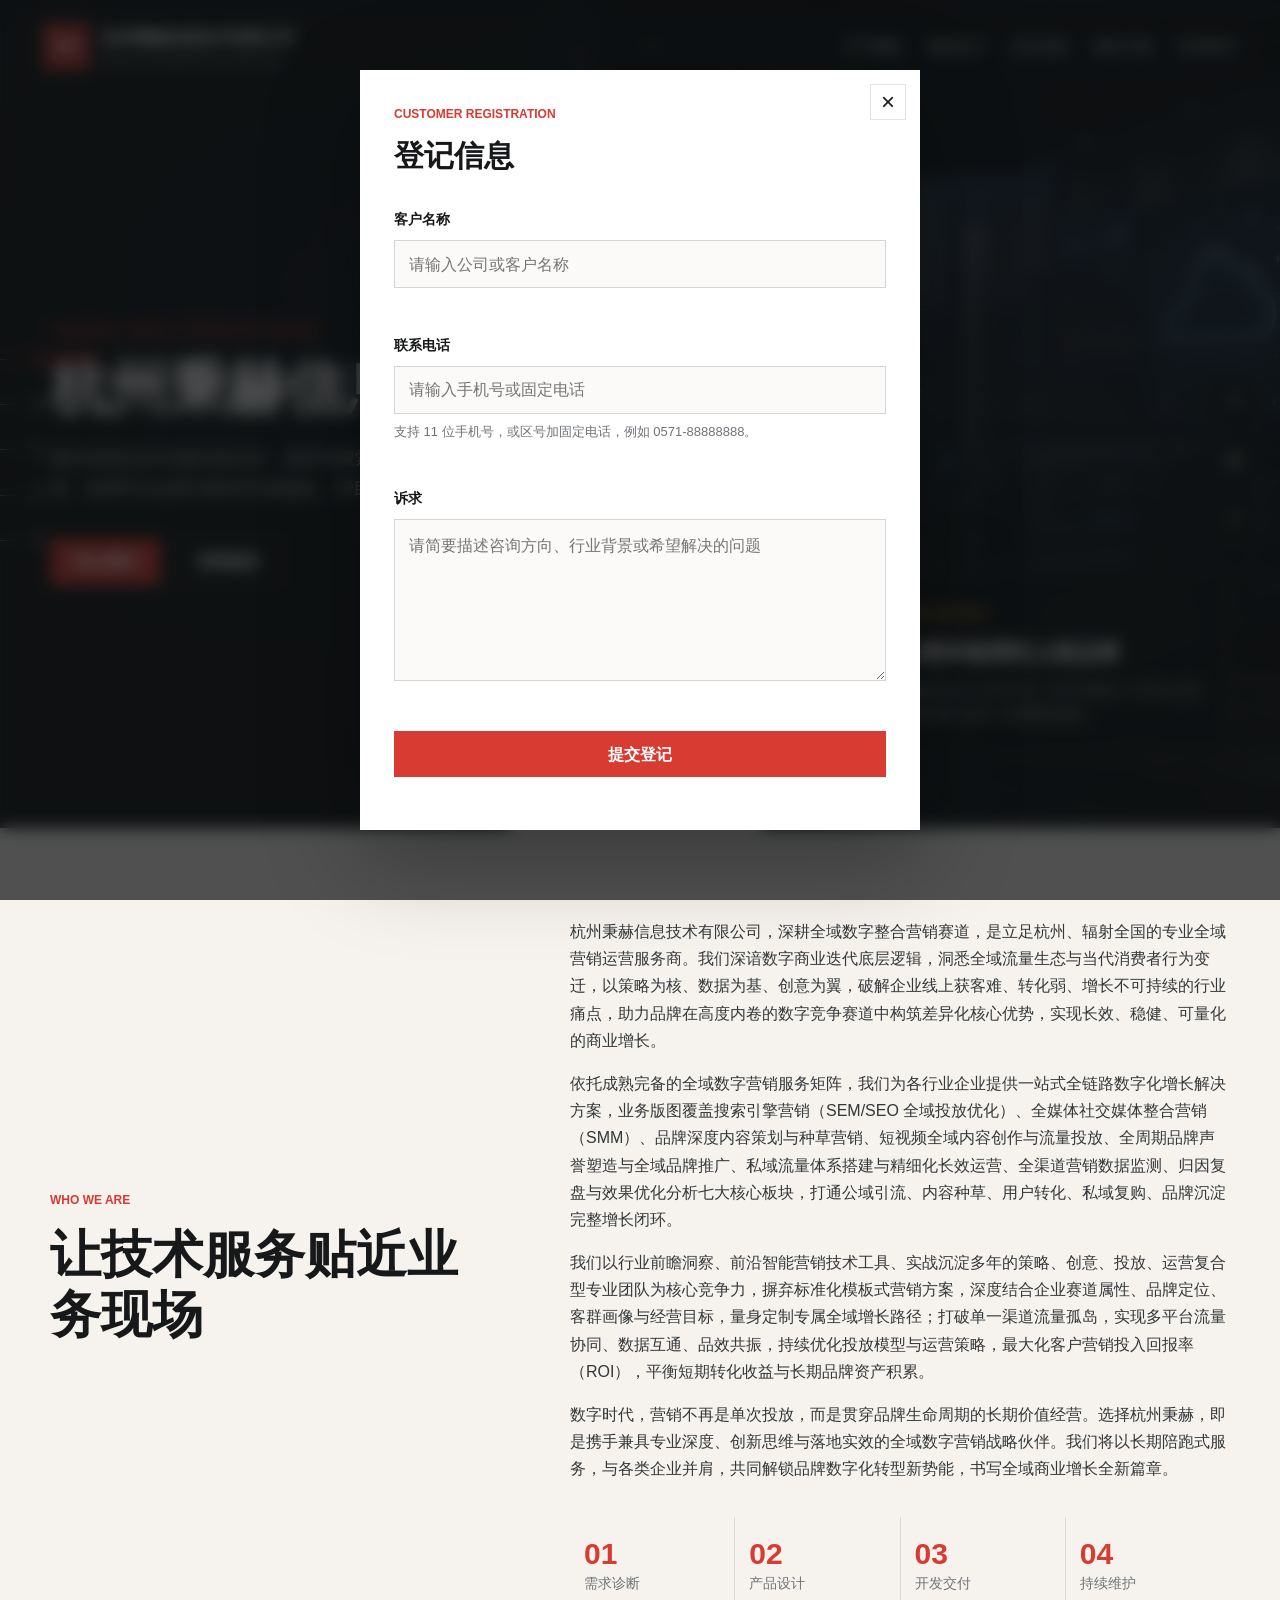
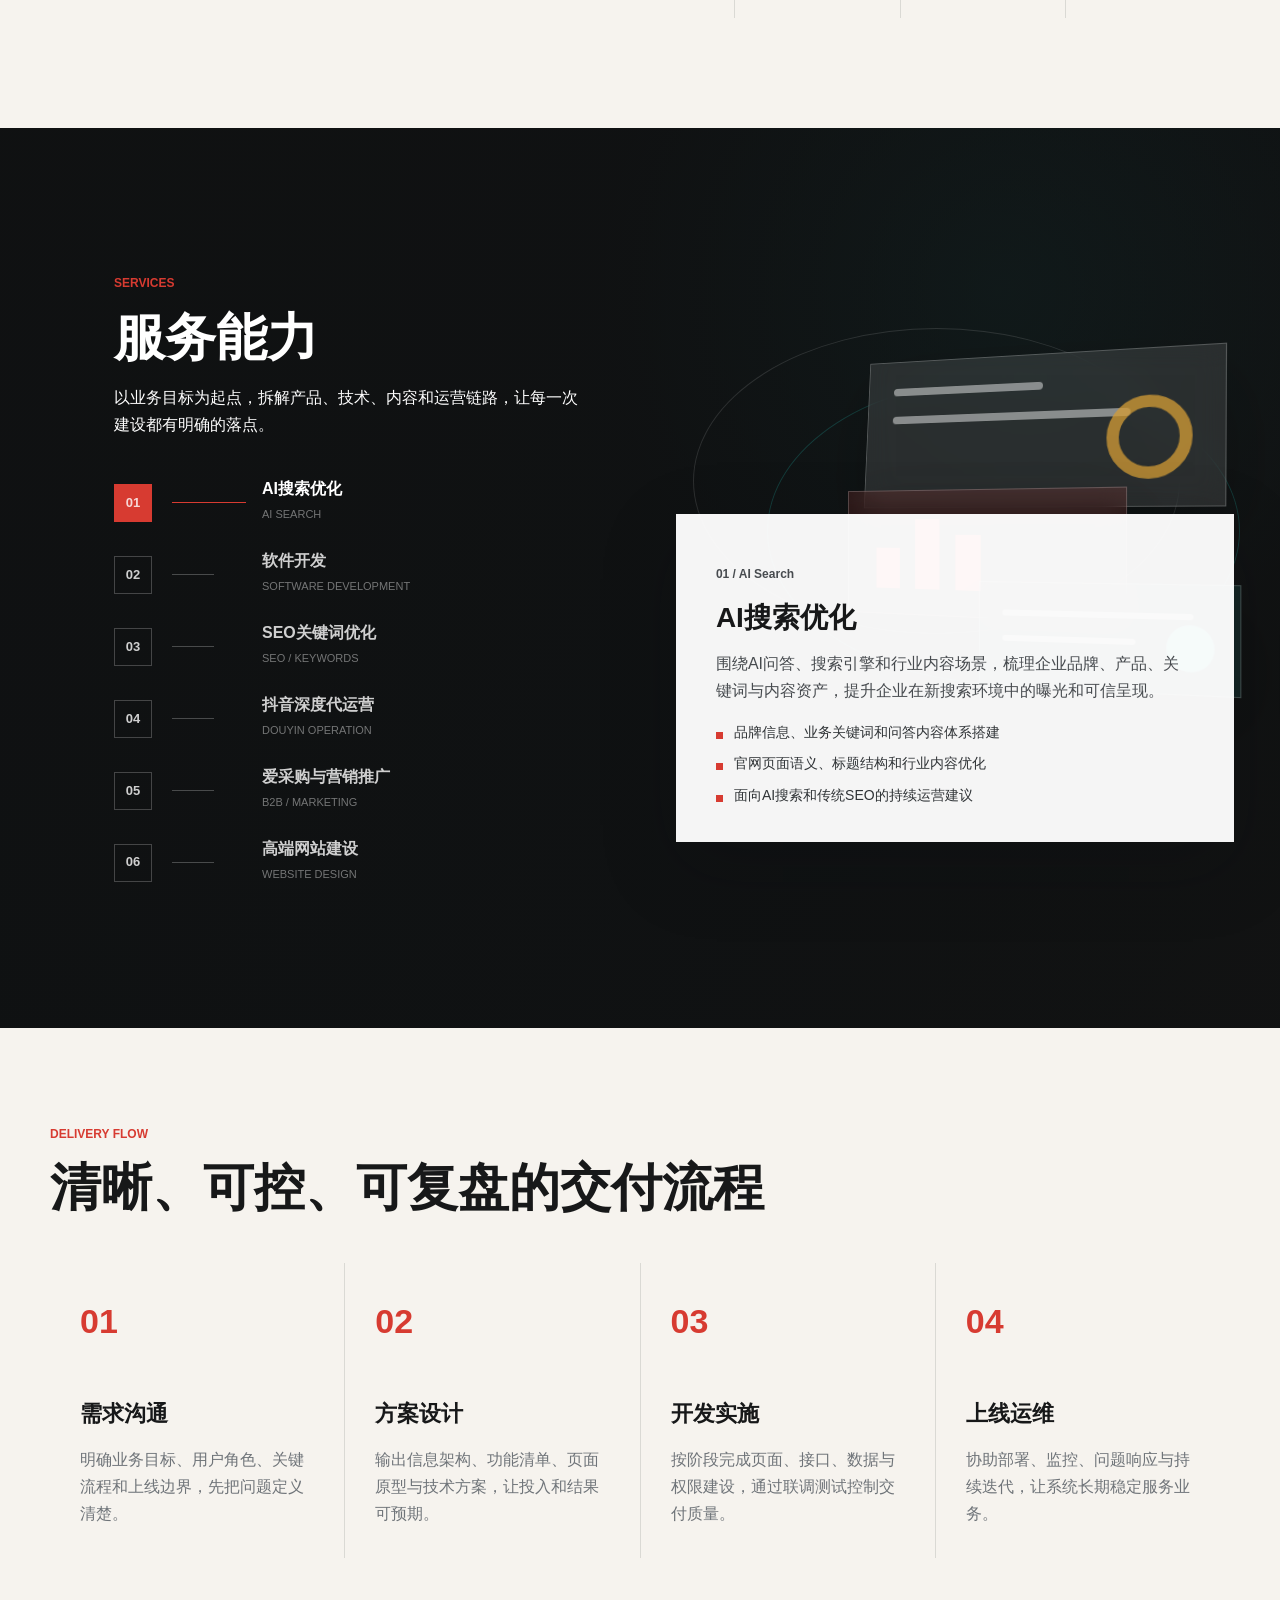
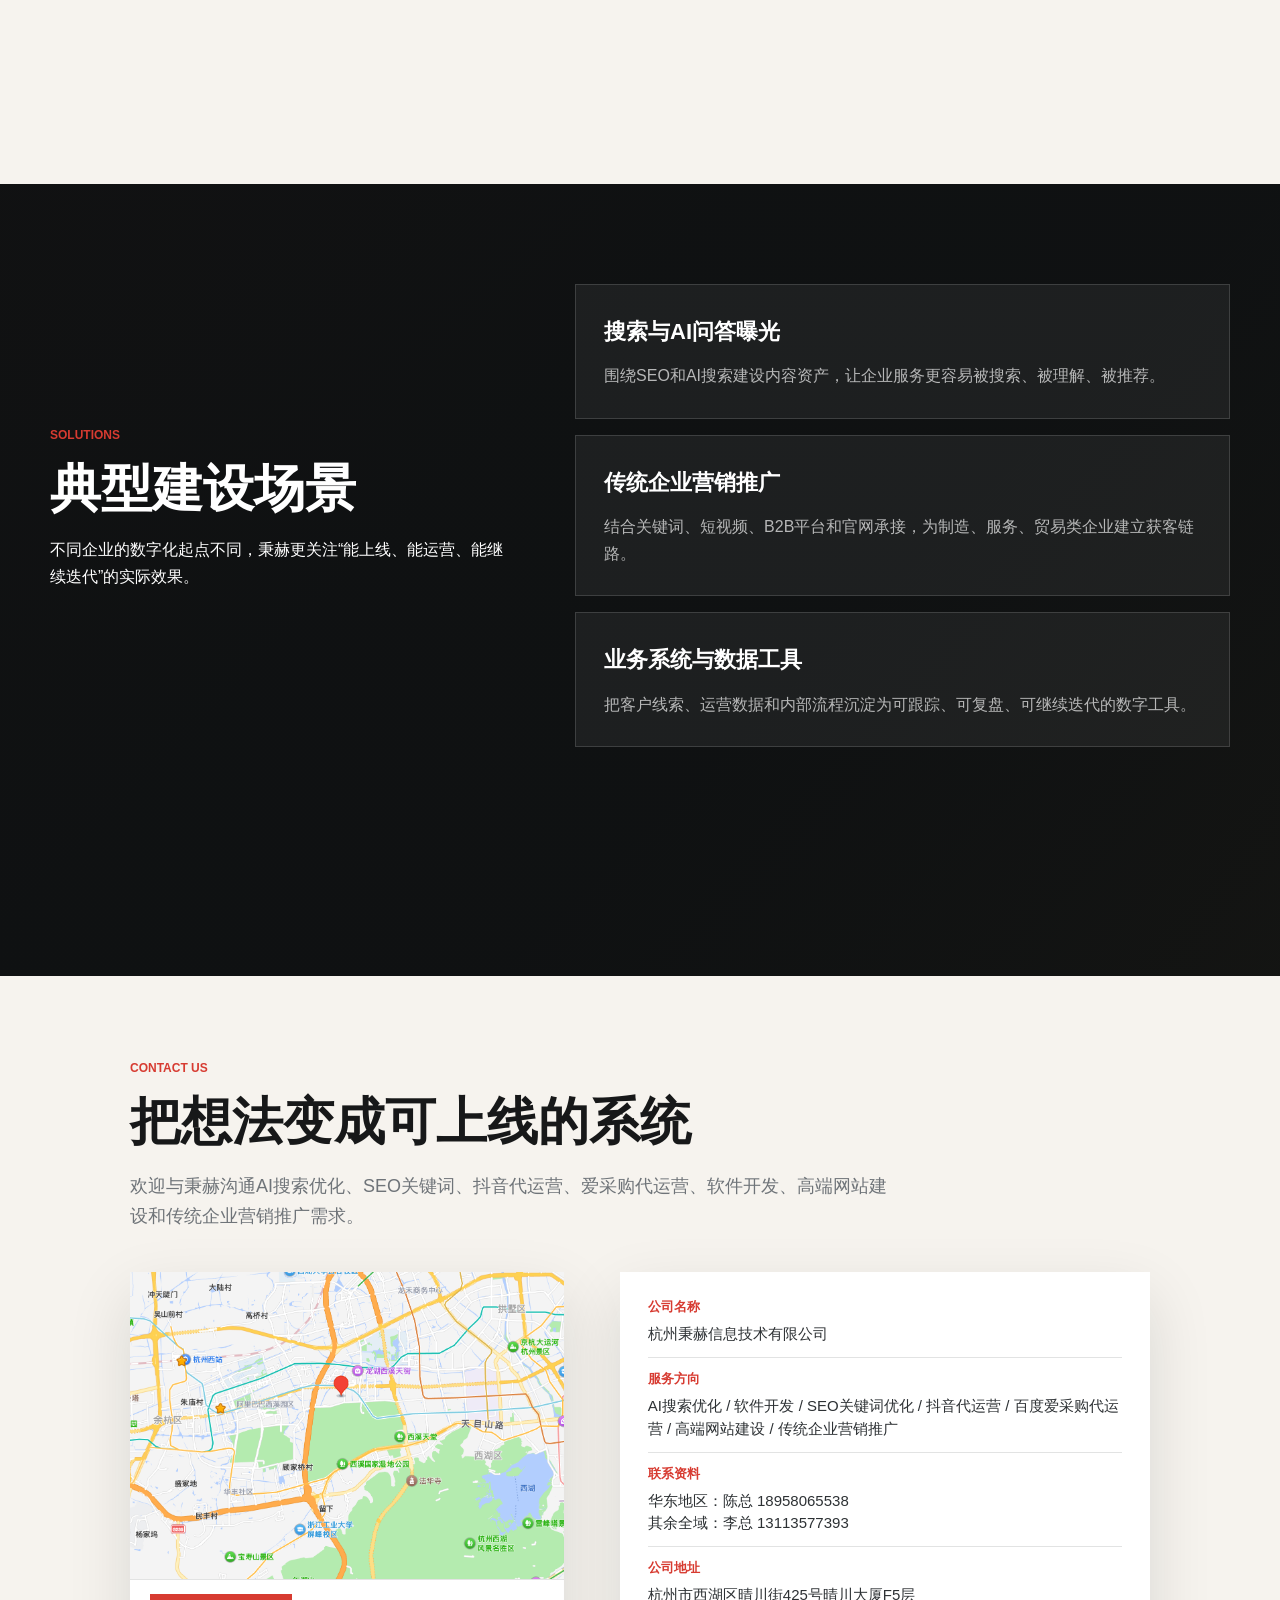
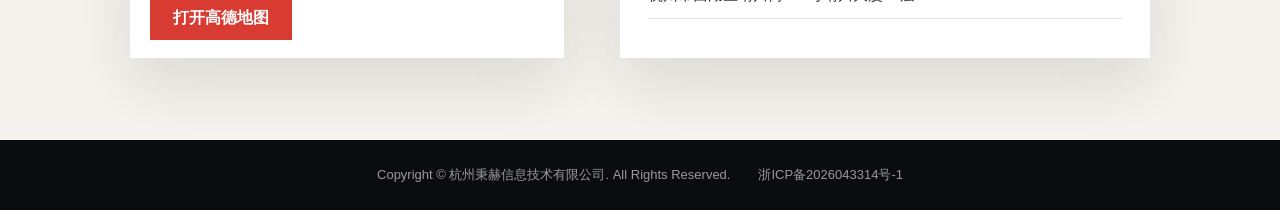
==== commit d2d73536: "Improve contact and modal interactions" ====
--- a/index.html
+++ b/index.html
@@ -7,7 +7,7 @@
     <meta name="description" content="杭州秉赫信息技术有限公司官网，提供AI搜索优化、软件开发、SEO关键词优化、短视频代运营、百度爱采购代运营、高端网站建设与全域数字整合营销服务。">
     <meta name="keywords" content="杭州秉赫信息技术有限公司,AI搜索优化,软件开发,SEO,关键词包年,抖音代运营,百度爱采购代运营,高端网站建设,全域数字整合营销">
     <link rel="preload" as="image" href="assets/images/hero-binghe-tech.png">
-    <link rel="stylesheet" href="assets/css/styles.css">
+    <link rel="stylesheet" href="assets/css/styles.css?v=20260709-2">
   </head>
   <body>
     <header class="site-header" data-header>
@@ -73,7 +73,7 @@
               <button type="button" data-chat-option="cases"><span>1. 咨询产品和同行案例</span><i></i></button>
               <button type="button" data-chat-option="solution"><span>2. 咨询营销与解决方案</span><i></i></button>
               <button type="button" data-chat-option="agent"><span>3. 咨询如何代理产品</span><i></i></button>
-              <button type="button" data-chat-option="contact"><span>4. 联系方式</span><i></i></button>
+              <button type="button" data-chat-option="contact"><span>4. 联系我们</span><i></i></button>
             </div>
           </div>
         </div>
@@ -296,26 +296,6 @@
             <h2>把想法变成可上线的系统</h2>
             <p>欢迎与秉赫沟通AI搜索优化、SEO关键词、抖音代运营、爱采购代运营、软件开发、高端网站建设和传统企业营销推广需求。</p>
           </div>
-          <div class="contact-box reveal">
-            <dl>
-              <div>
-                <dt>公司名称</dt>
-                <dd>杭州秉赫信息技术有限公司</dd>
-              </div>
-              <div>
-                <dt>服务方向</dt>
-                <dd>AI搜索优化 / 软件开发 / SEO关键词优化 / 抖音代运营 / 百度爱采购代运营 / 高端网站建设 / 传统企业营销推广</dd>
-              </div>
-              <div>
-                <dt>联系资料</dt>
-                <dd>华东地区：陈总 <a href="tel:18958065538">18958065538</a><br>其余全域：李总 <a href="tel:13113577393">13113577393</a></dd>
-              </div>
-              <div>
-                <dt>公司地址</dt>
-                <dd>杭州市西湖区晴川街425号晴川大厦F5层</dd>
-              </div>
-            </dl>
-          </div>
           <div class="contact-map reveal">
             <div class="map-visual">
               <img src="assets/images/binghe-location-map.png" alt="杭州秉赫信息技术有限公司地图位置">
@@ -323,6 +303,26 @@
             <div class="map-actions">
               <a class="btn primary" href="https://uri.amap.com/search?keyword=%E6%9D%AD%E5%B7%9E%E7%A7%89%E8%B5%AB%E4%BF%A1%E6%81%AF%E6%8A%80%E6%9C%AF%E6%9C%89%E9%99%90%E5%85%AC%E5%8F%B8%20%E6%9D%AD%E5%B7%9E%E5%B8%82%E8%A5%BF%E6%B9%96%E5%8C%BA%E6%99%B4%E5%B7%9D%E8%A1%97425%E5%8F%B7%E6%99%B4%E5%B7%9D%E5%A4%A7%E5%8E%A6F5%E5%B1%82" target="_blank" rel="nofollow noopener">打开高德地图</a>
             </div>
+          </div>
+          <div class="contact-box reveal">
+            <dl>
+              <div>
+                <dt>公司名称</dt>
+                <dd>杭州秉赫信息技术有限公司</dd>
+              </div>
+              <div>
+                <dt>服务方向</dt>
+                <dd>AI搜索优化 / 软件开发 / SEO关键词优化 / 抖音代运营 / 百度爱采购代运营 / 高端网站建设 / 传统企业营销推广</dd>
+              </div>
+              <div>
+                <dt>联系资料</dt>
+                <dd>华东地区：陈总 <a href="tel:18958065538">18958065538</a><br>其余全域：李总 <a href="tel:13113577393">13113577393</a></dd>
+              </div>
+              <div>
+                <dt>公司地址</dt>
+                <dd>杭州市西湖区晴川街425号晴川大厦F5层</dd>
+              </div>
+            </dl>
           </div>
         </div>
       </section>
@@ -372,6 +372,6 @@
       <p><a href="https://beian.miit.gov.cn/" target="_blank" rel="nofollow noopener">浙ICP备2026043314号-1</a></p>
     </footer>
 
-    <script src="assets/js/main.js"></script>
+    <script src="assets/js/main.js?v=20260709-4"></script>
   </body>
 </html>
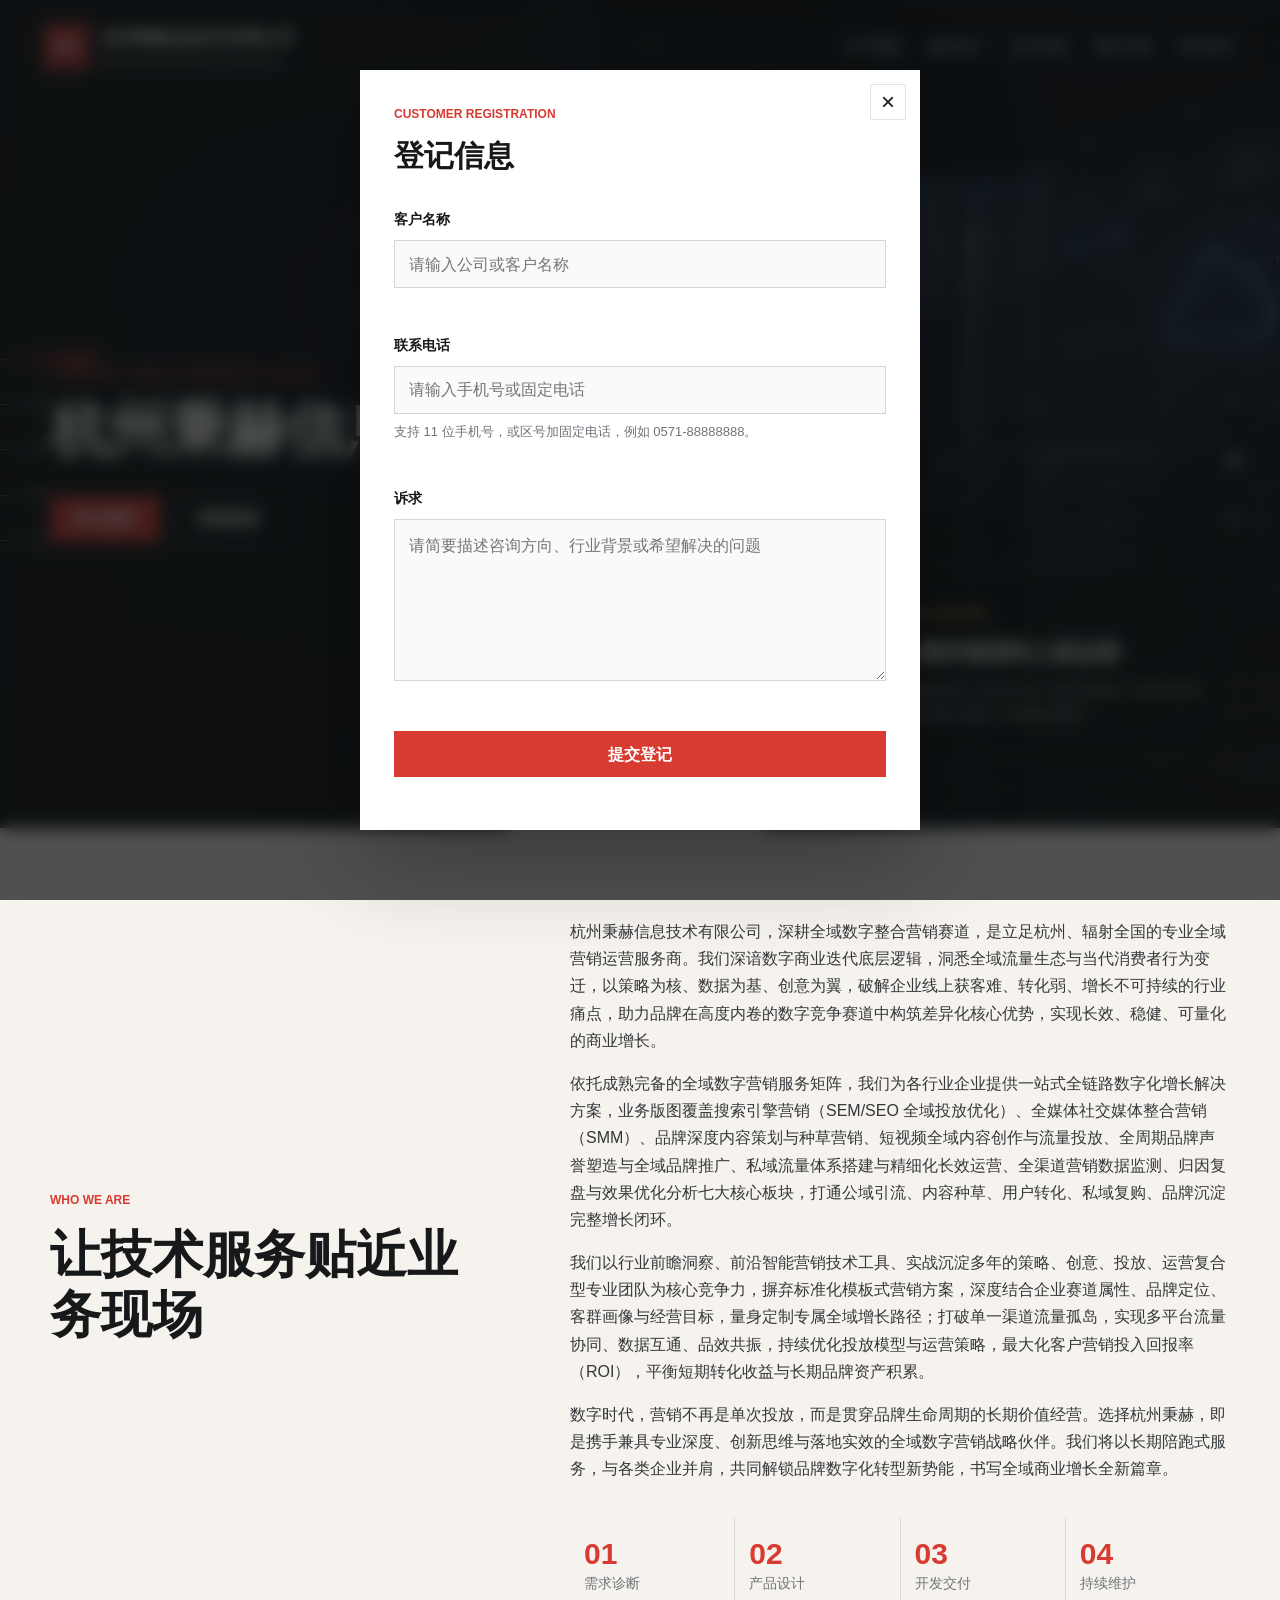
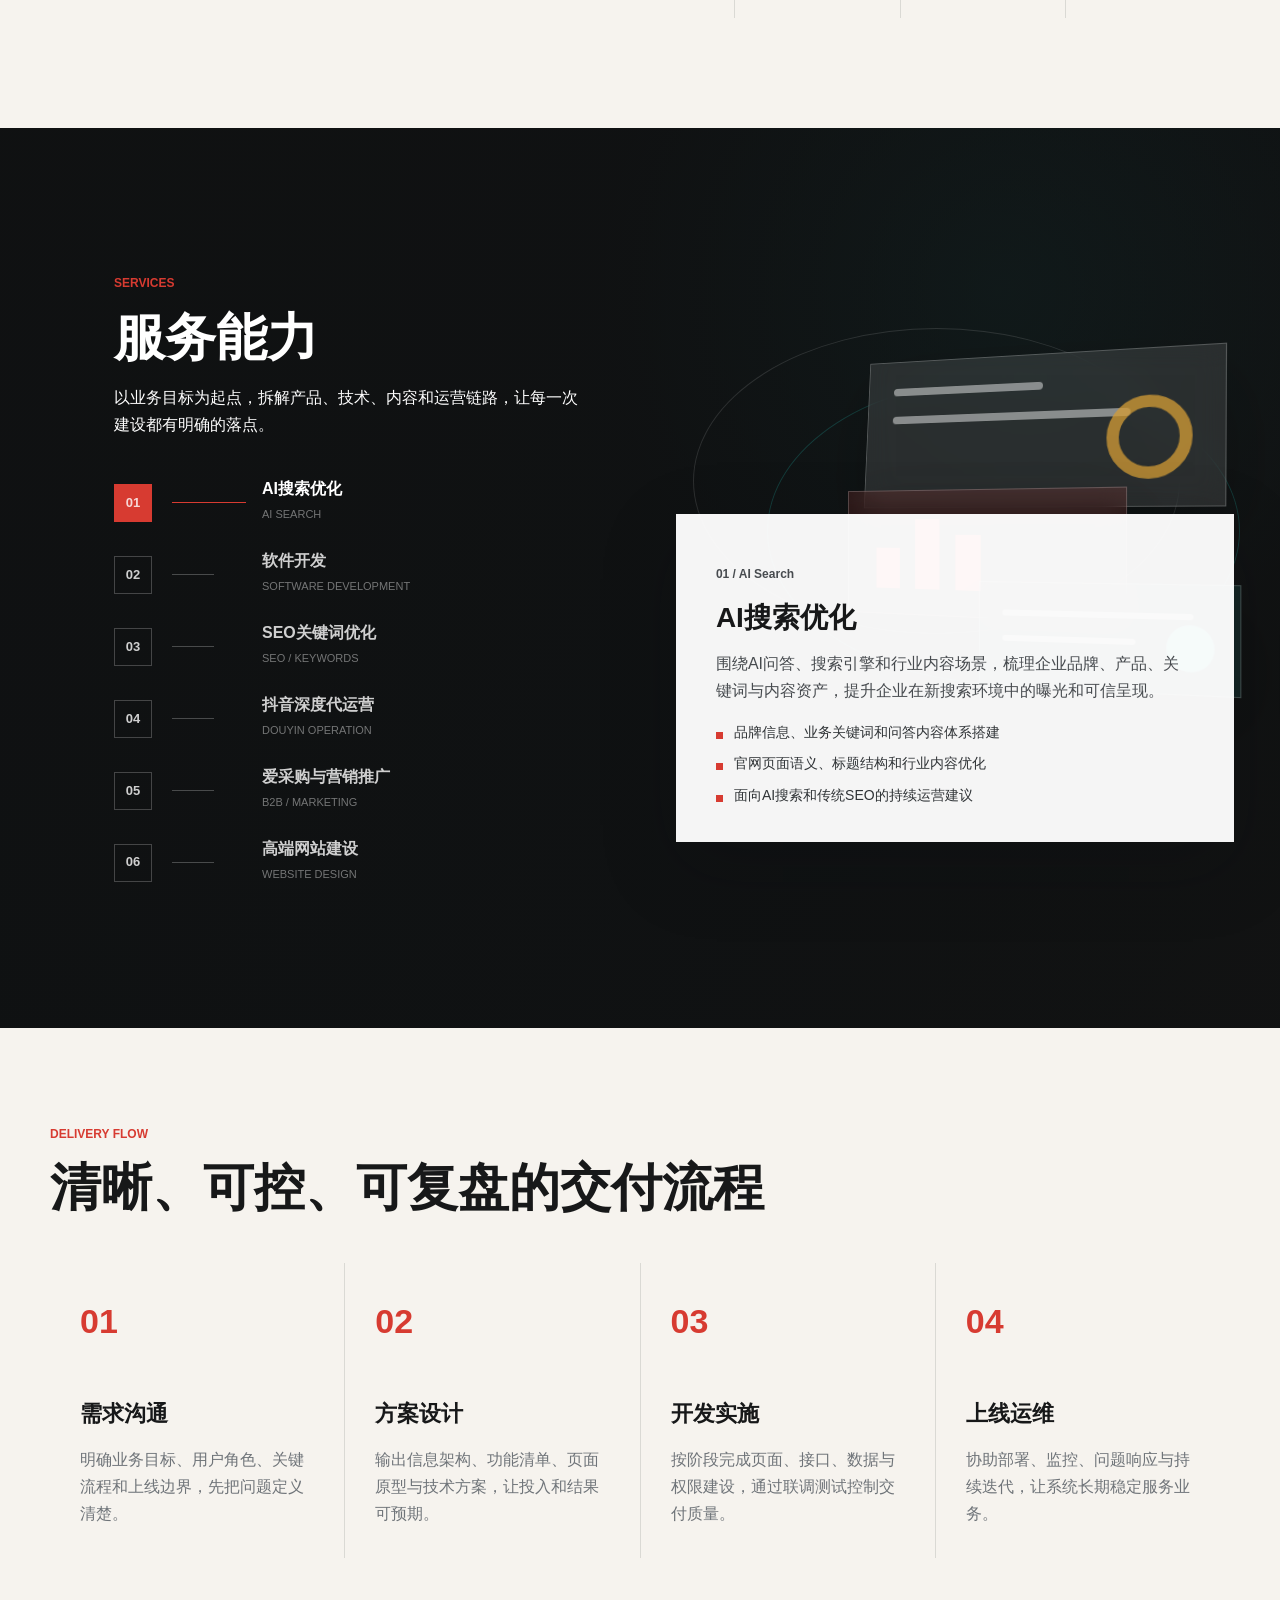
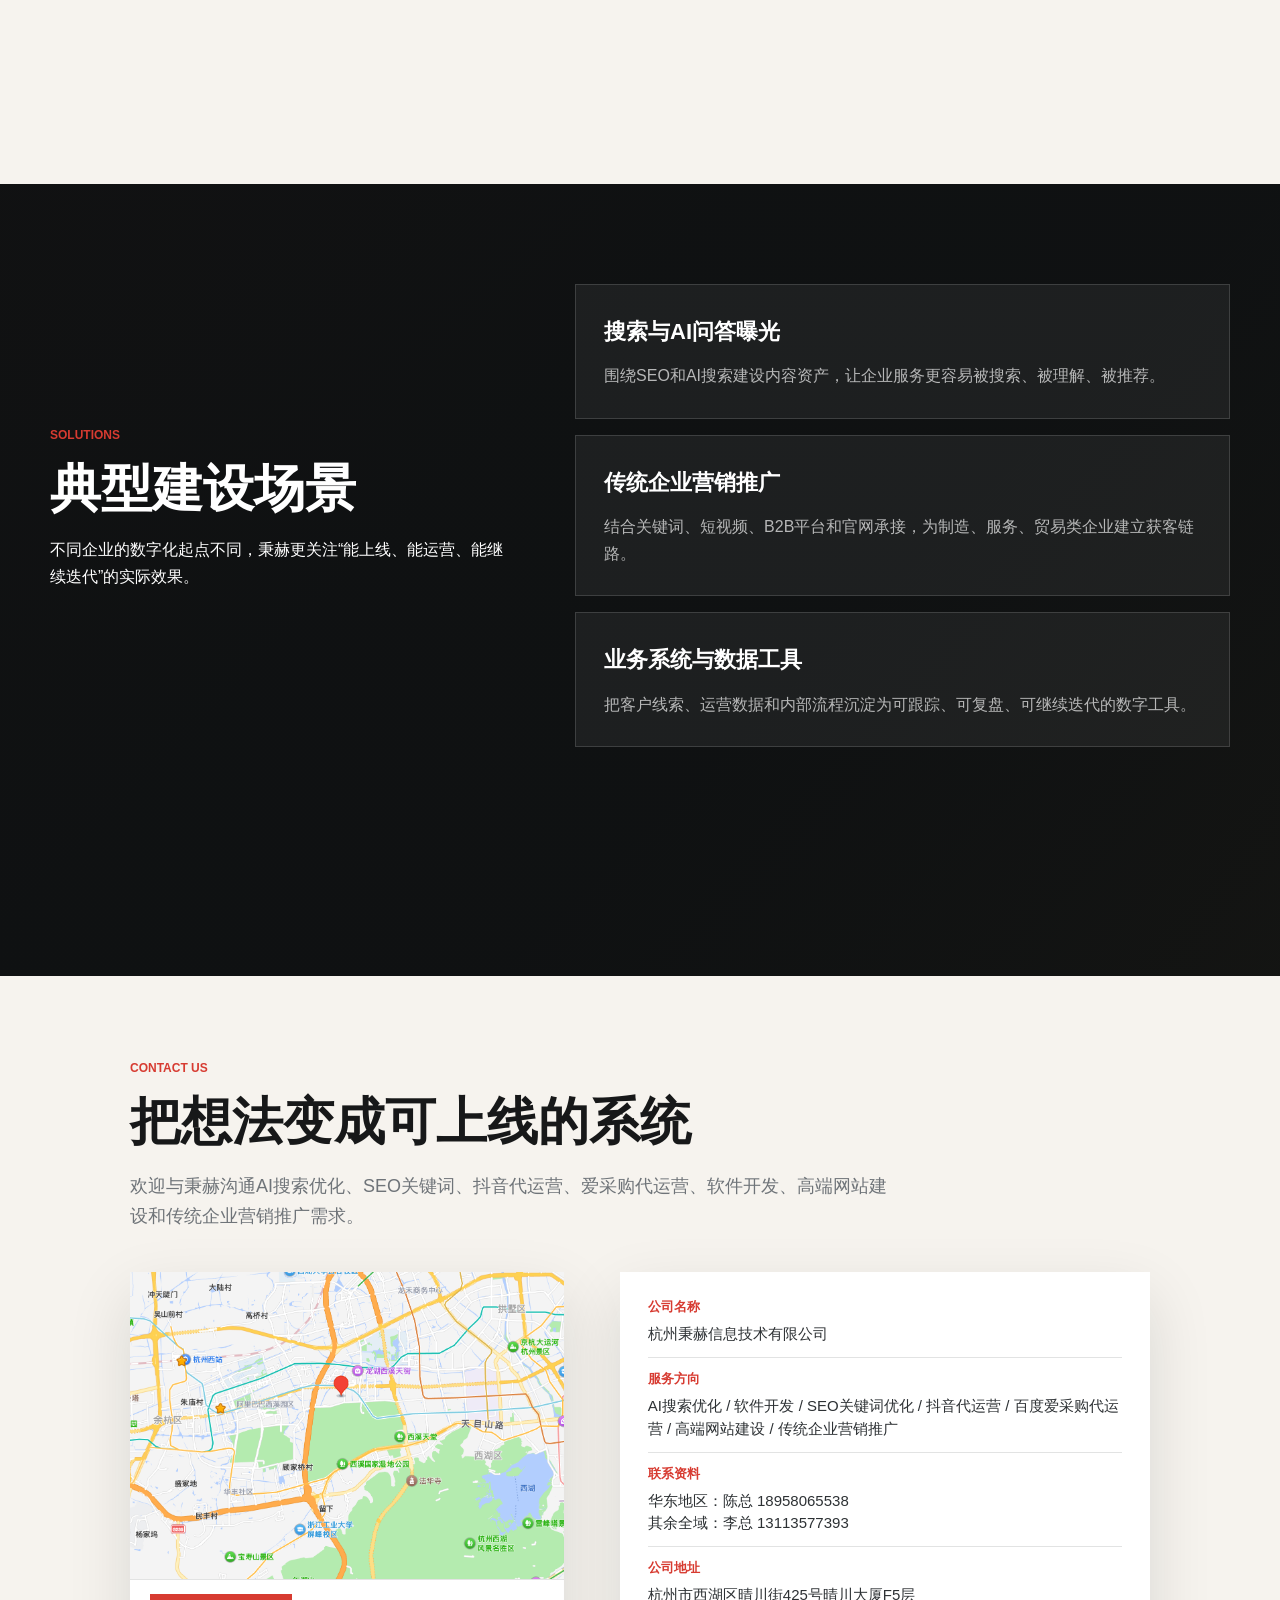
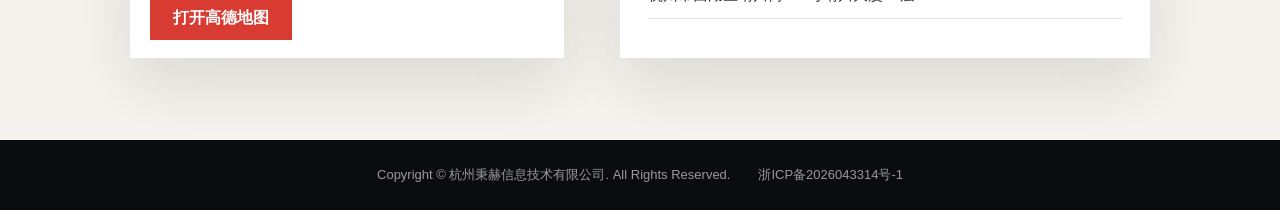
==== commit 915b1e50: "Remove homepage hero description" ====
--- a/index.html
+++ b/index.html
@@ -91,7 +91,6 @@
           <div class="hero-copy reveal">
             <p class="eyebrow">HANGZHOU · DIGITAL TECHNOLOGY SERVICE</p>
             <h1>杭州秉赫信息技术有限公司</h1>
-            <p class="hero-lede">面向传统企业与成长型企业，提供AI搜索优化、SEO关键词优化、短视频代运营、B2B平台运营与软件开发服务，帮助企业把线上曝光转化为可跟进的商机。</p>
             <div class="hero-actions">
               <button class="btn primary" type="button" data-register-open>登记需求</button>
               <a class="btn ghost" href="#services">查看服务</a>
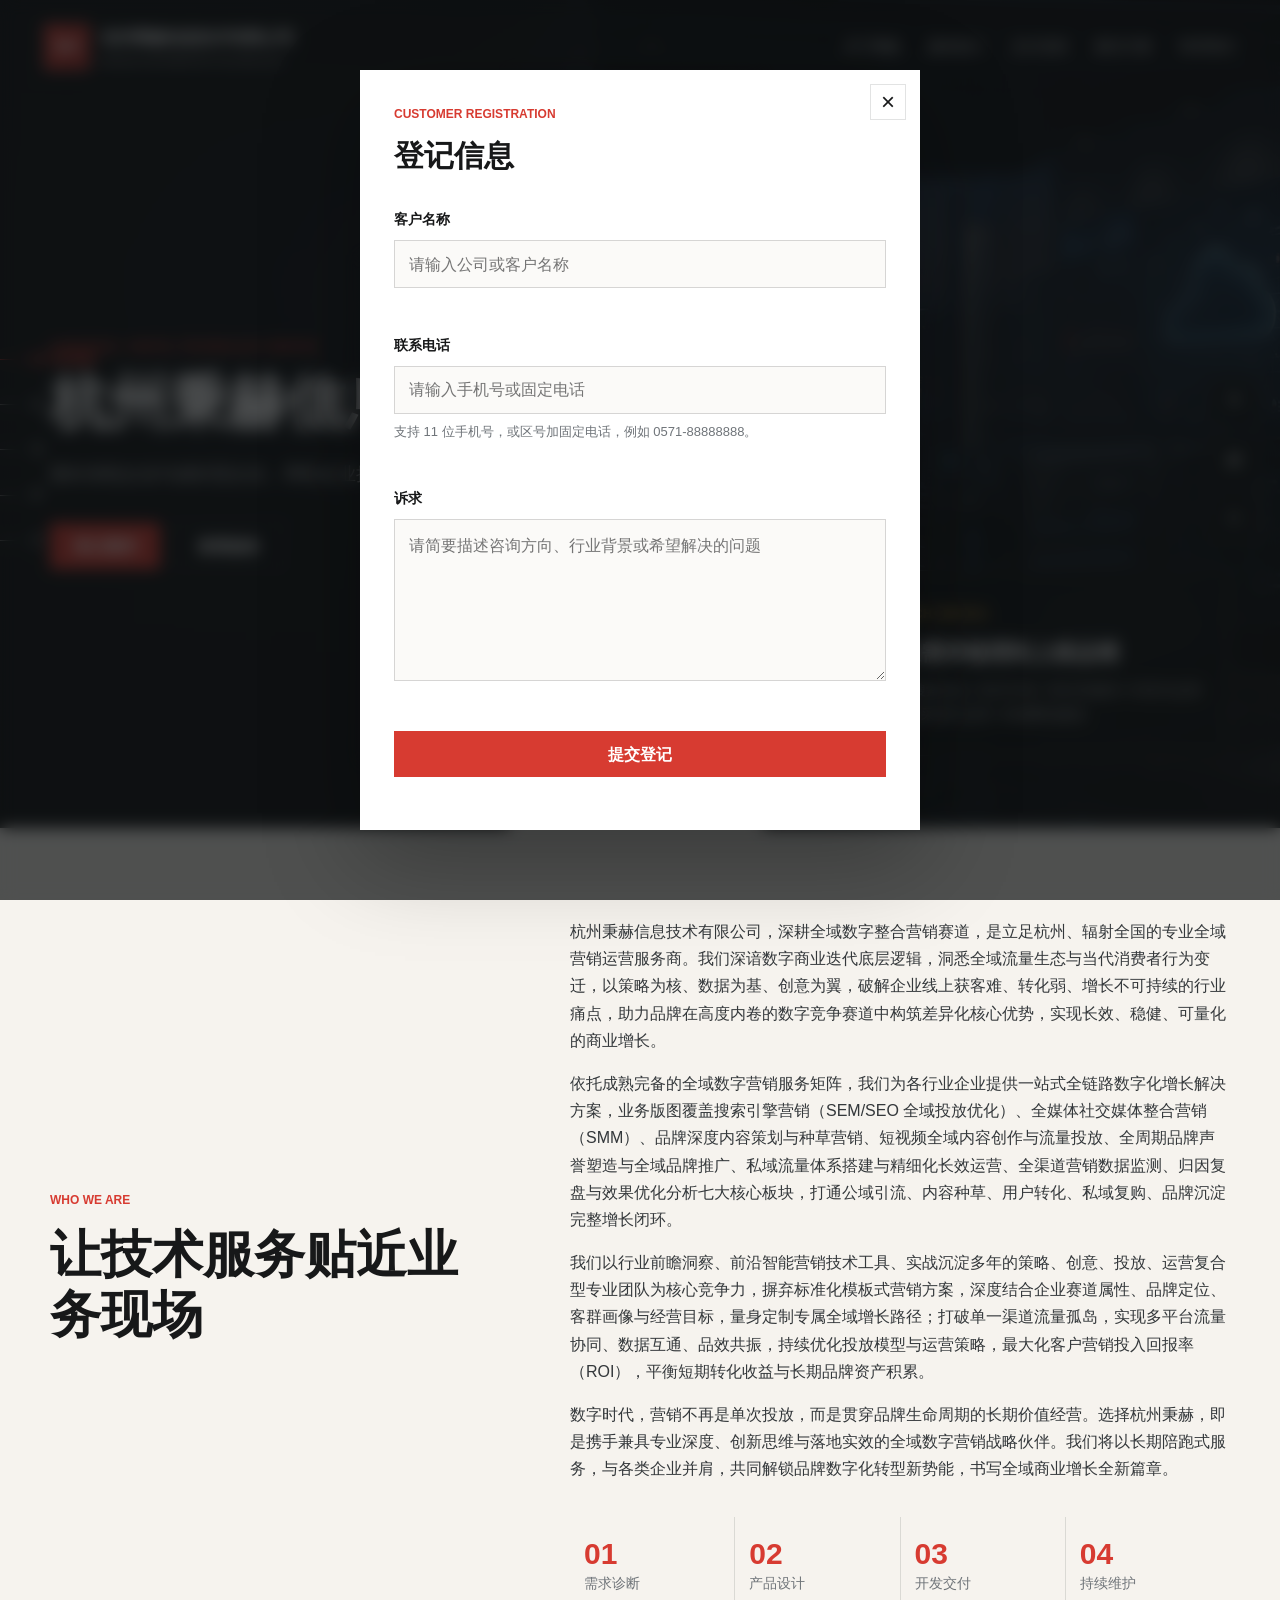
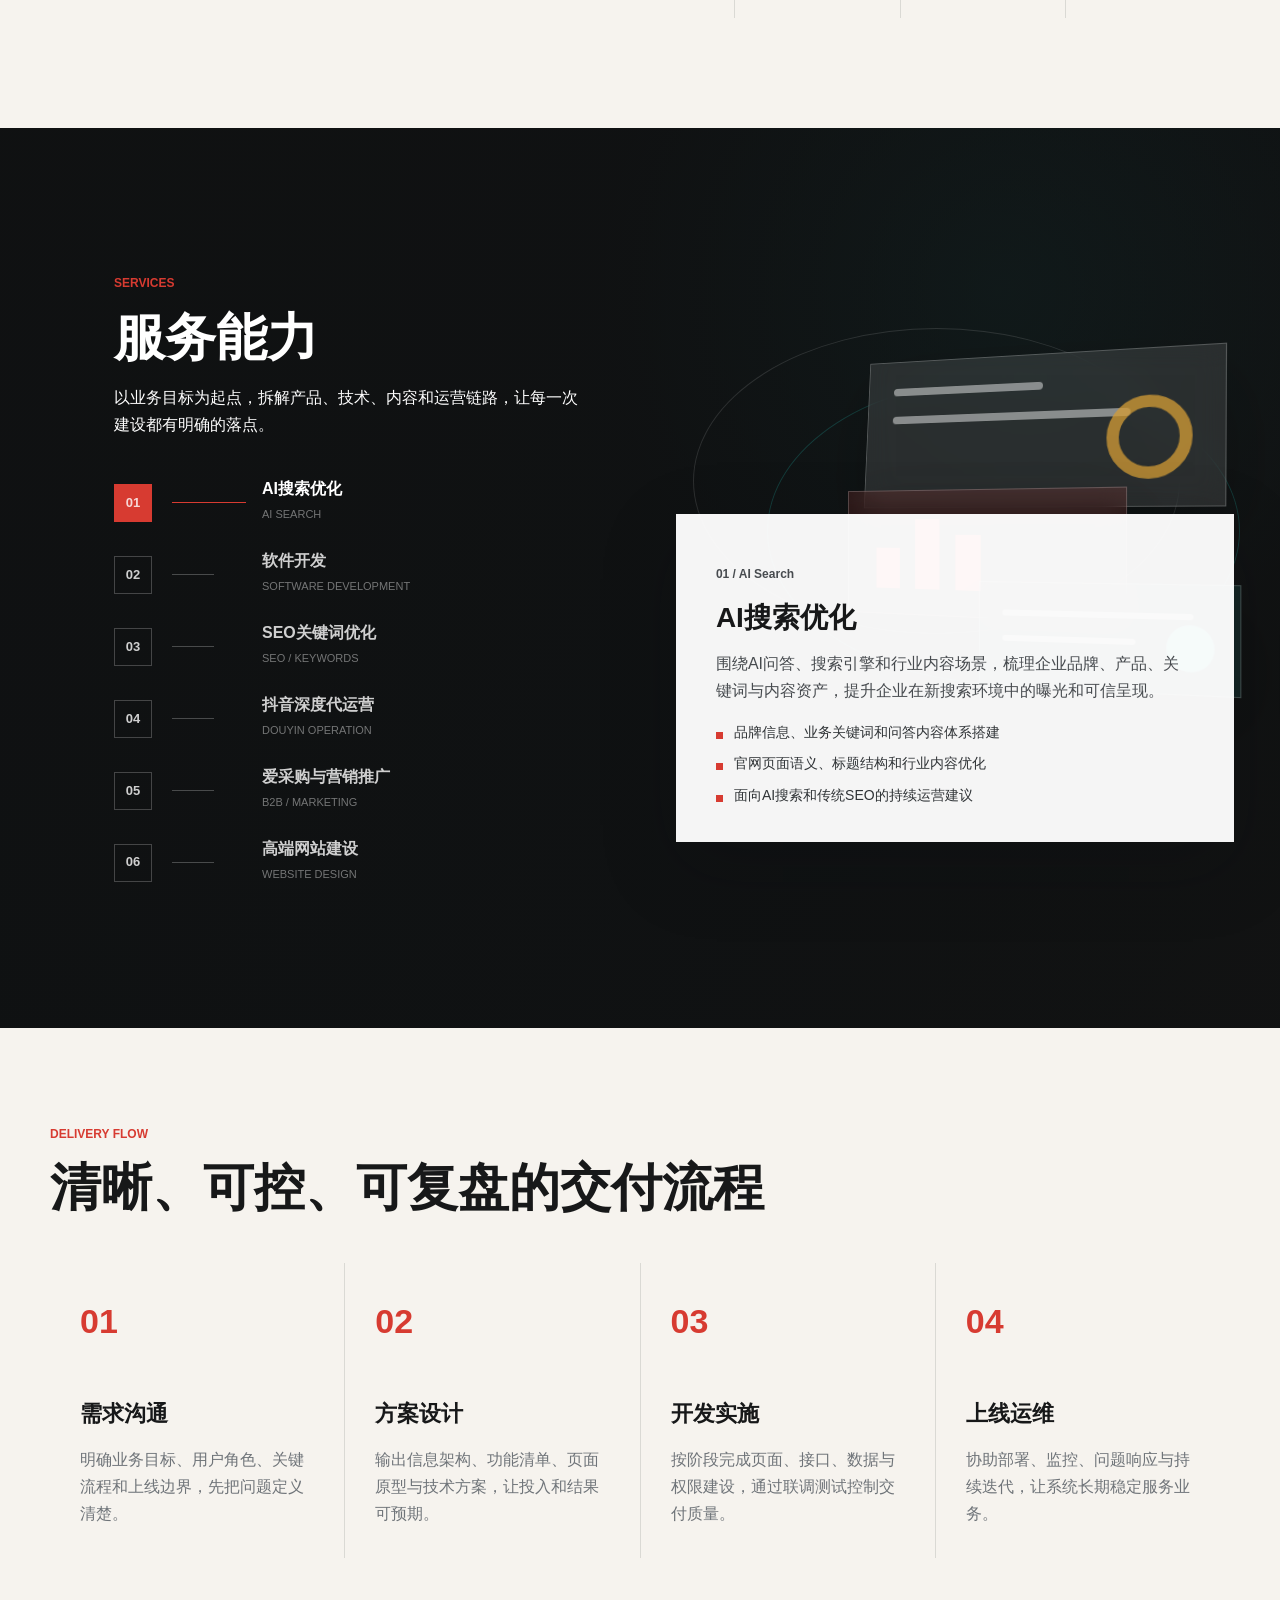
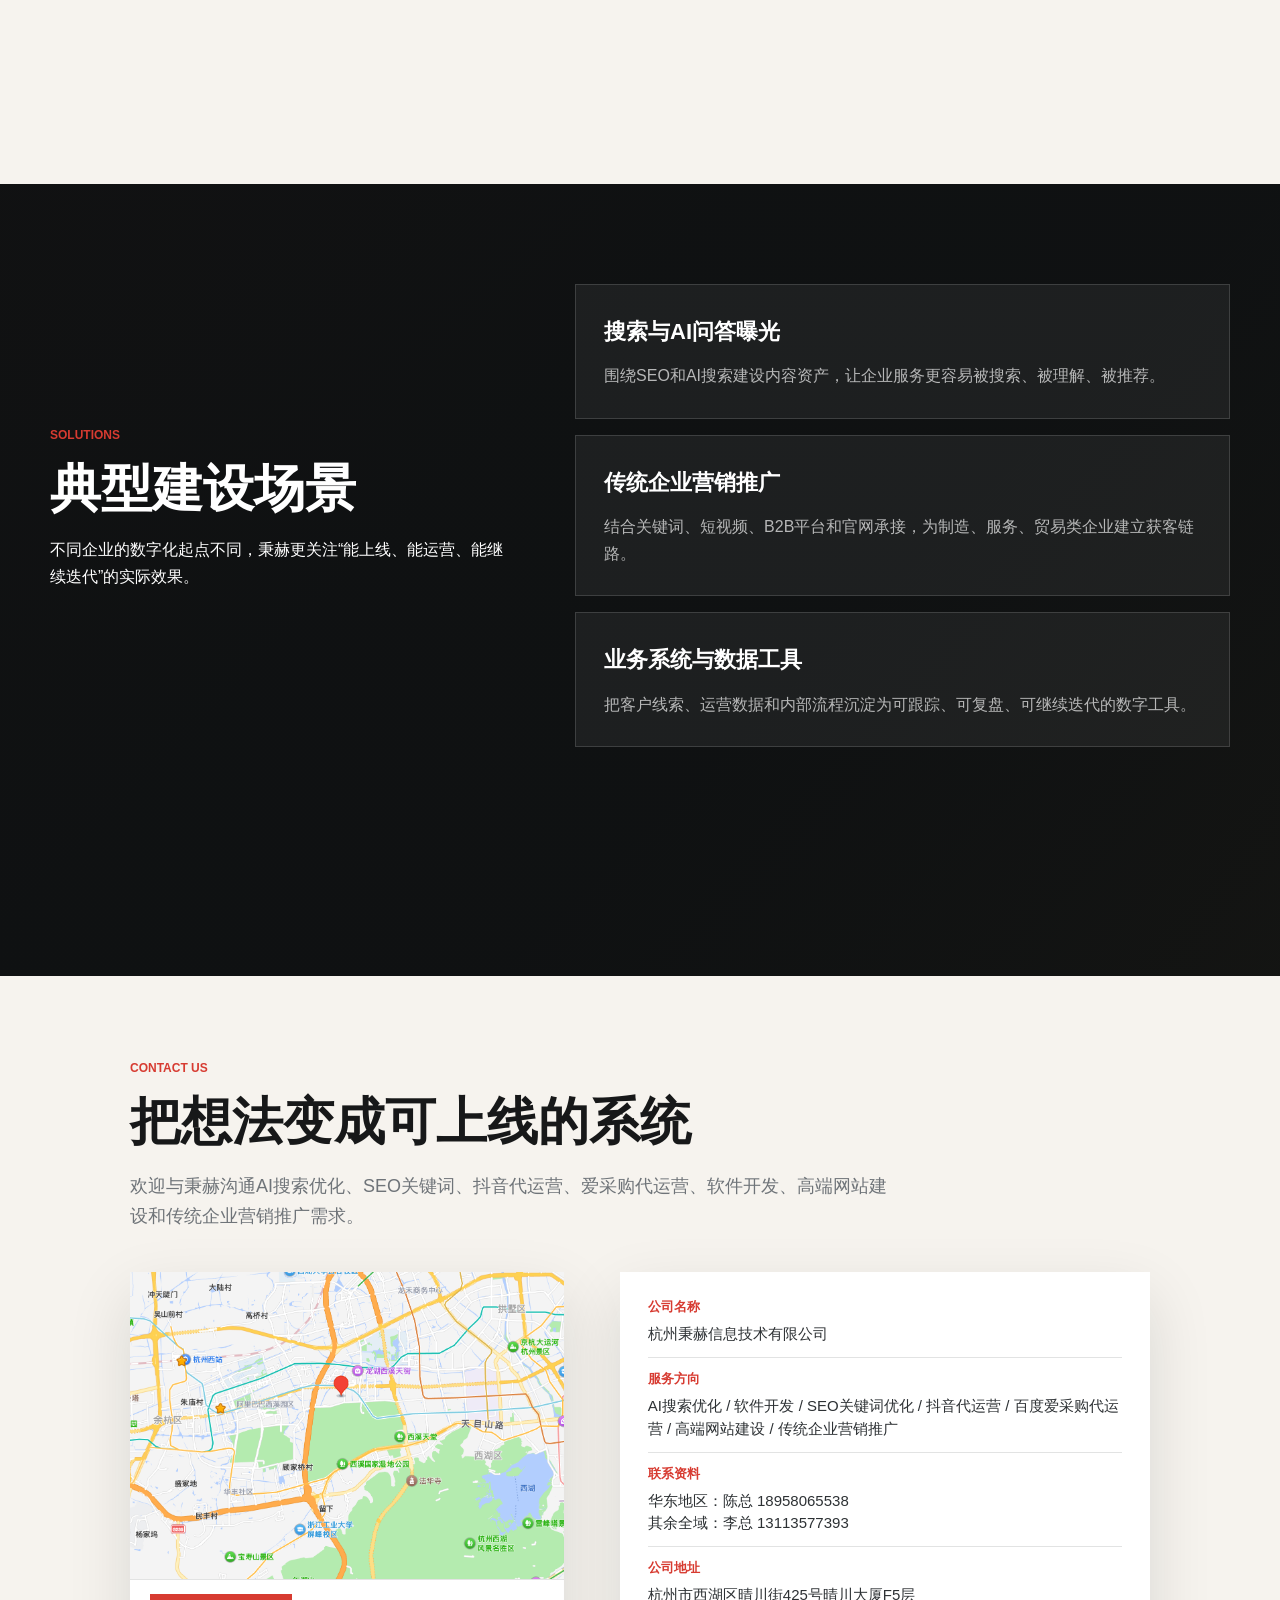
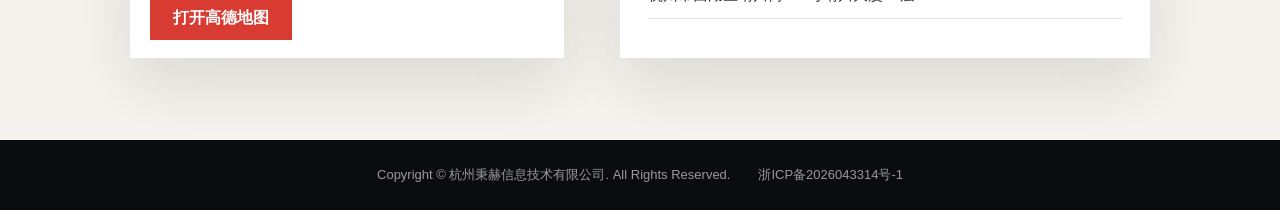
==== commit fff6ae93: "Restore unselected homepage copy" ====
--- a/index.html
+++ b/index.html
@@ -91,6 +91,7 @@
           <div class="hero-copy reveal">
             <p class="eyebrow">HANGZHOU · DIGITAL TECHNOLOGY SERVICE</p>
             <h1>杭州秉赫信息技术有限公司</h1>
+            <p class="hero-lede">面向传统企业与成长型企业，帮助企业把线上曝光转化为可跟进的商机。</p>
             <div class="hero-actions">
               <button class="btn primary" type="button" data-register-open>登记需求</button>
               <a class="btn ghost" href="#services">查看服务</a>
